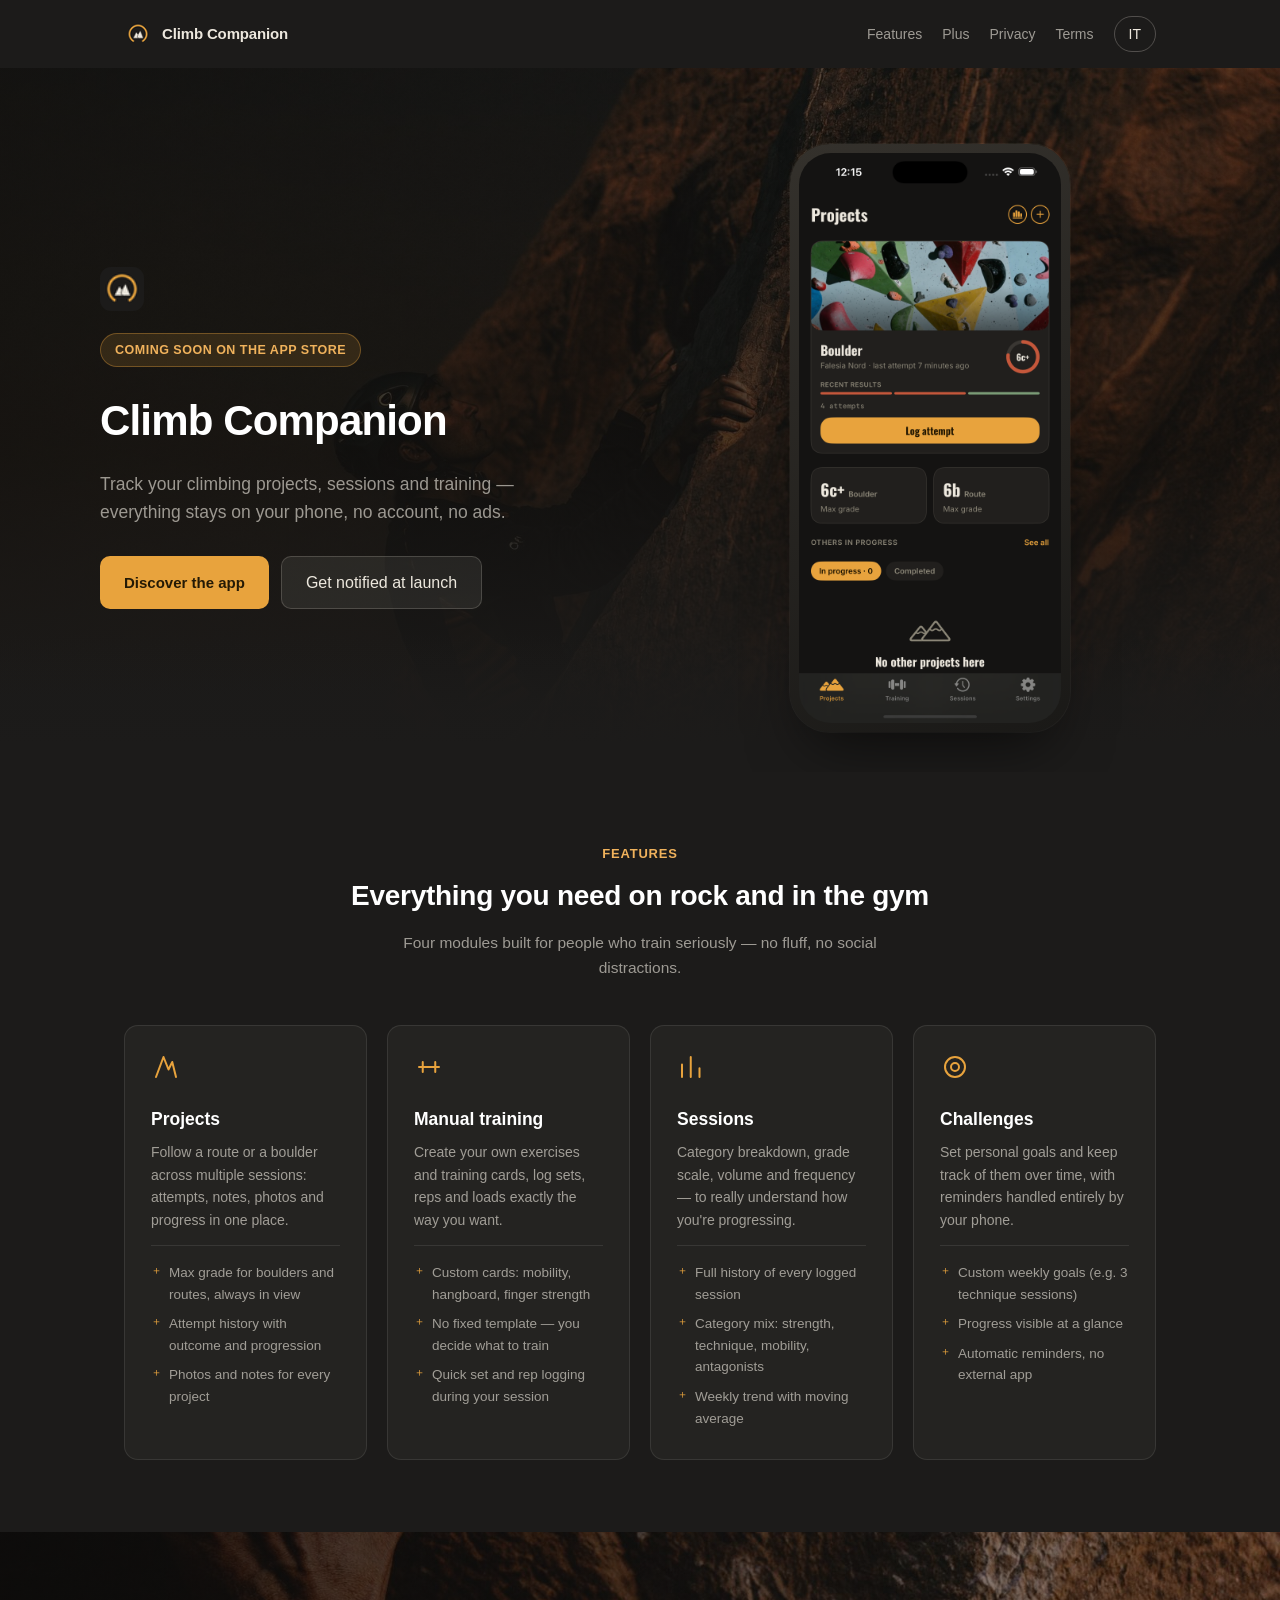
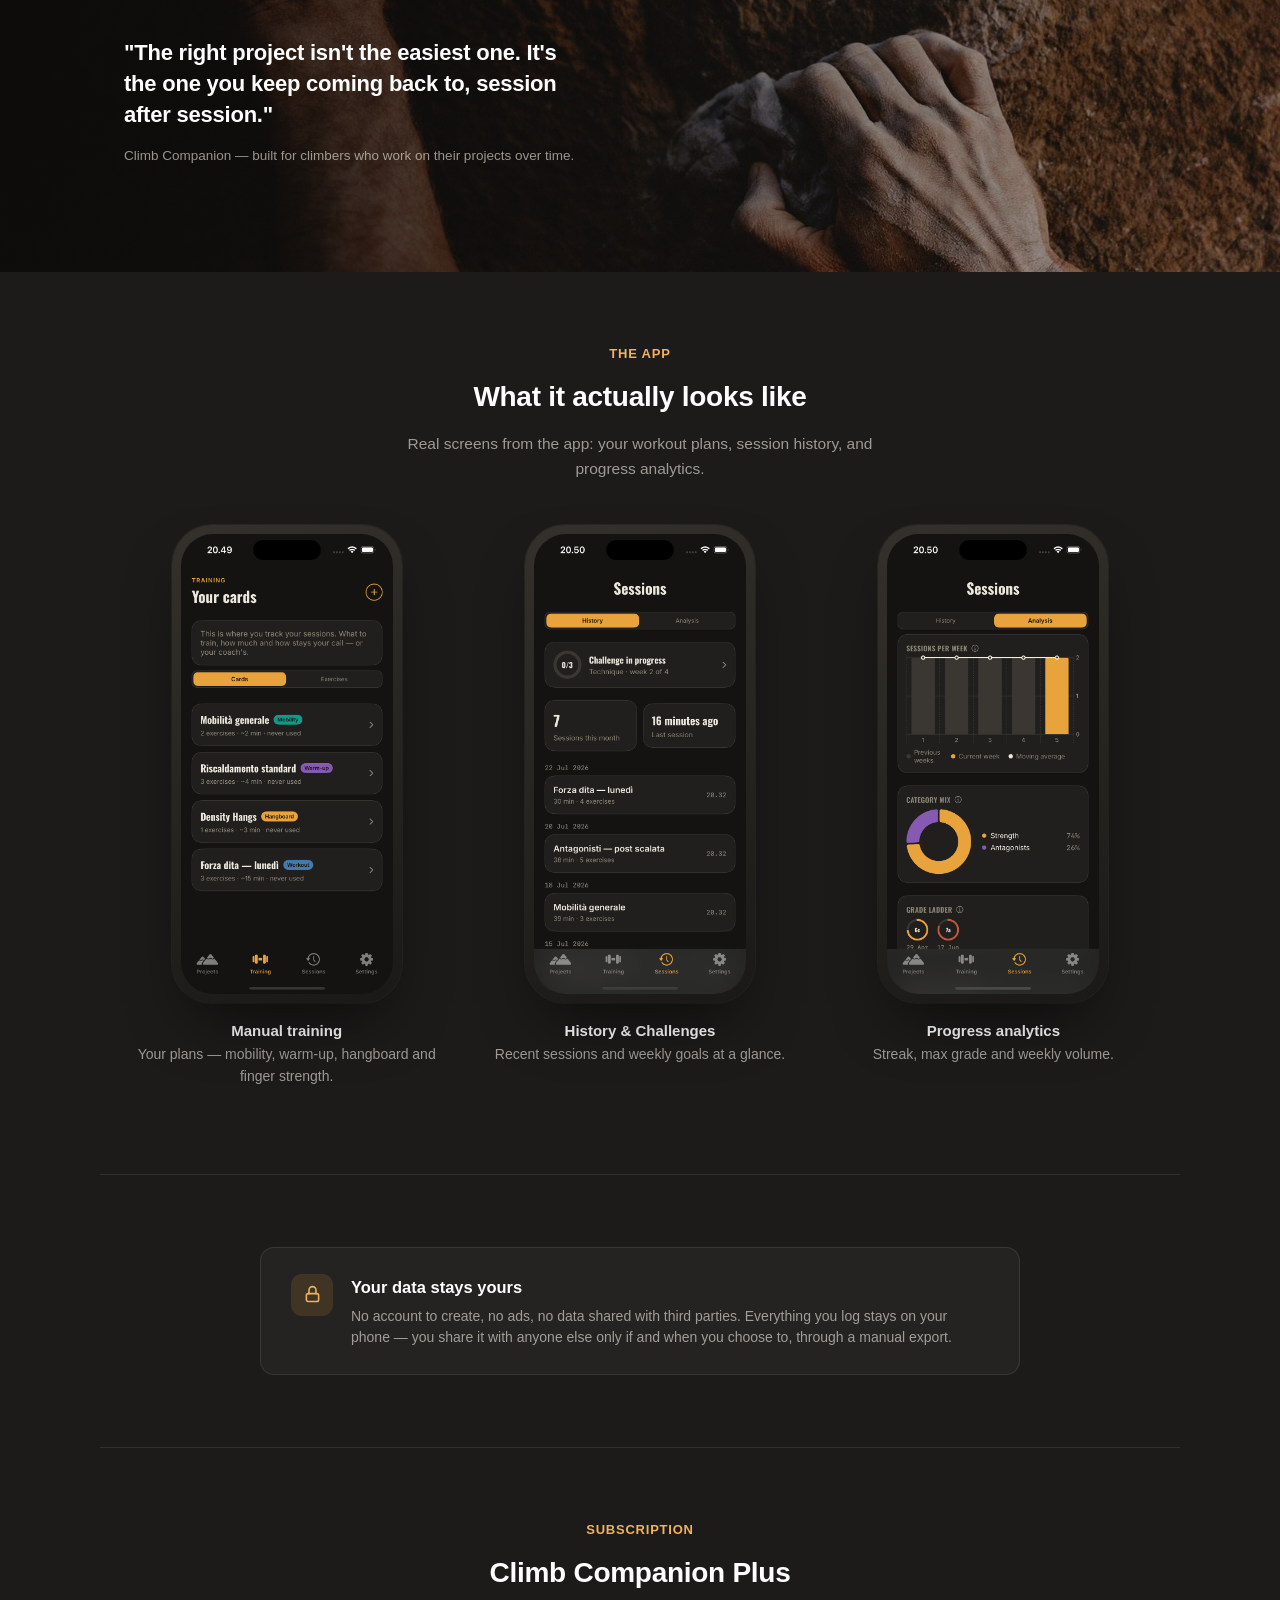
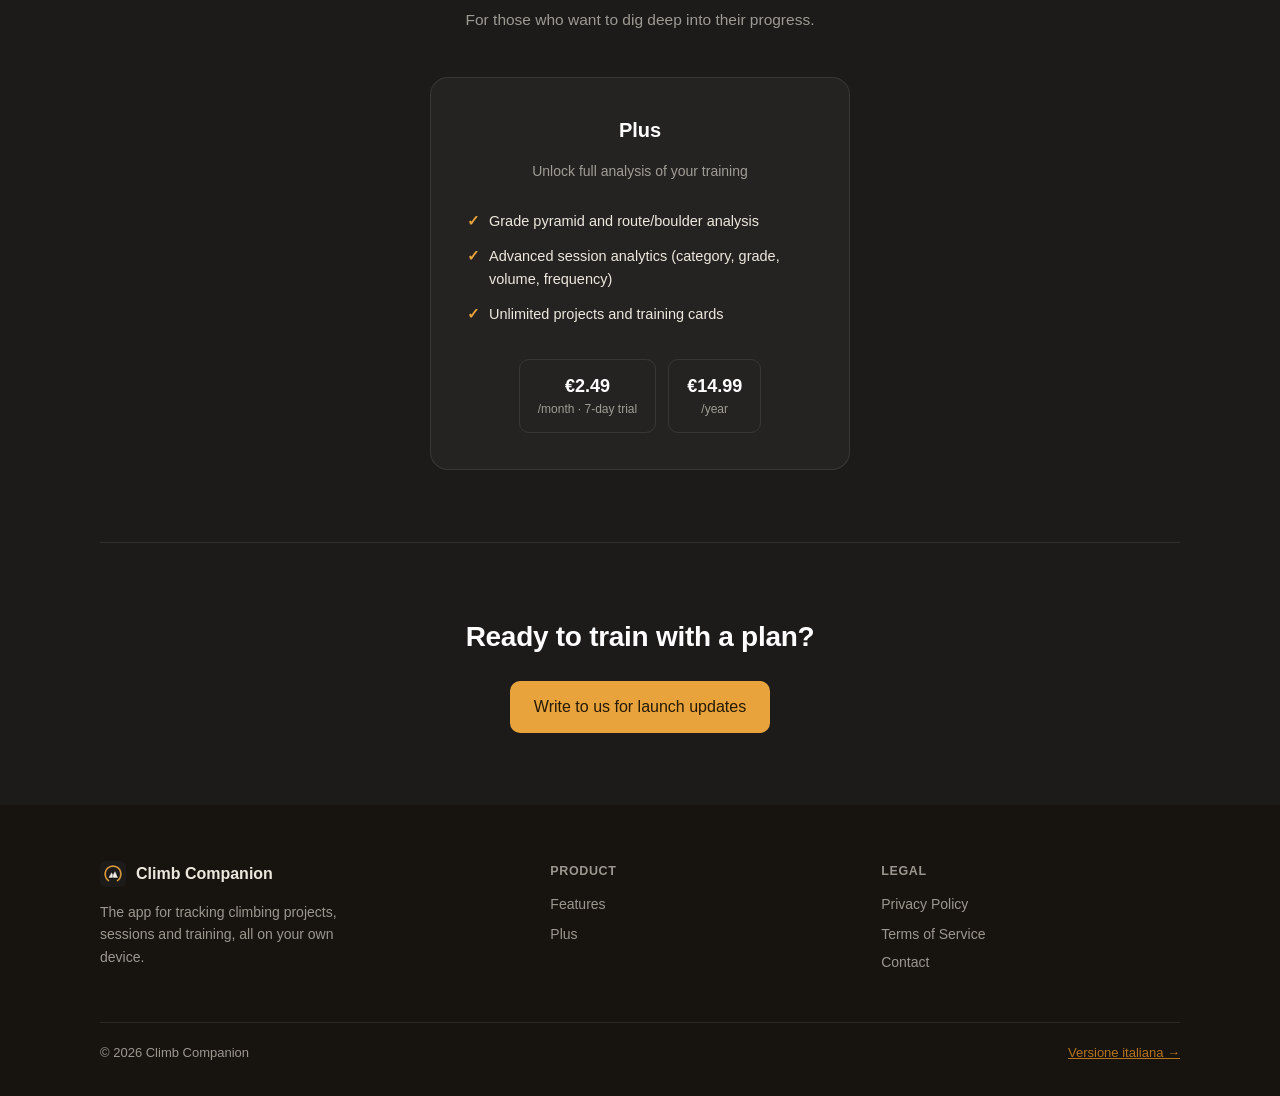
==== index-en.html @ 5c88b99e "add form mail" ====
<!DOCTYPE html>
<html lang="en">
<head>
<meta charset="UTF-8">
<meta name="viewport" content="width=device-width, initial-scale=1.0">
<title>Climb Companion — your climbing companion</title>
<meta name="description" content="Climb Companion: track climbing projects, sessions and training. Everything stays on your device, no account, no tracking.">
<link rel="icon" href="./favicon-32.png" sizes="32x32">
<link rel="apple-touch-icon" href="./apple-touch-icon.png">
<link rel="stylesheet" href="./style.css">
<style>
  body { background: var(--ink); }
  .hero {
    position: relative;
    overflow: hidden;
    background:
      linear-gradient(180deg, rgba(20,18,15,0.55) 0%, rgba(20,18,15,0.72) 55%, var(--ink) 96%),
      linear-gradient(100deg, rgba(12,11,10,0.65) 0%, rgba(12,11,10,0.15) 55%),
      url('./hero-photo.jpg');
    background-size: cover;
    background-position: center 35%;
    color: var(--cream);
    padding: 76px 24px 40px;
  }
  .hero .peaks {
    position: absolute; left: 0; right: 0; bottom: -2px; height: 140px;
    background: linear-gradient(180deg, transparent, var(--ink) 92%);
    pointer-events: none;
  }
  .hero-grid {
    max-width: var(--wrap); margin: 0 auto; position: relative; z-index: 1;
    display: grid; grid-template-columns: 1.05fr 0.95fr; gap: 28px; align-items: center;
  }
  .hero-text .brand-mark { width: 44px; height: 44px; border-radius: 11px; margin-bottom: 22px; }
  .badge {
    display: inline-block; background: rgba(232,163,61,0.14); color: var(--amber-strong);
    border: 1px solid rgba(232,163,61,0.35);
    font-size: 12.5px; font-weight: 600; letter-spacing: .04em; text-transform: uppercase;
    padding: 6px 14px; border-radius: 20px; margin-bottom: 20px;
  }
  .hero h1 { font-size: 42px; margin: 0 0 16px; letter-spacing: -0.02em; color: #fff; }
  .hero .tagline { font-size: 17.5px; color: var(--cream-dim); max-width: 440px; margin: 0 0 30px; }
  .cta-row { display: flex; gap: 12px; flex-wrap: wrap; }
  .cta { display: inline-flex; align-items:center; gap:8px; padding: 13px 24px; border-radius: 10px; font-weight: 600; text-decoration: none; font-size: 15px; transition: transform .15s ease; }
  .cta:hover { transform: translateY(-1px); }
  .cta.primary { background: var(--amber); color: #241a05; }
  .cta.secondary { background: rgba(237,232,222,0.08); color: var(--cream); border: 1px solid rgba(237,232,222,0.18); }

  .phone-frame {
    position: relative; width: 100%; max-width: 300px; margin: 0 auto;
    background: linear-gradient(160deg, #34312c, #1a1917);
    border-radius: 40px; padding: 9px;
    box-shadow: 0 30px 60px -20px rgba(0,0,0,0.6), 0 0 0 1px rgba(237,232,222,0.06);
  }
  .phone-frame img { width: 100%; display: block; border-radius: 32px; }
  .hero-phone { display: flex; justify-content: center; }
  .hero-phone .phone-frame { max-width: 280px; }

  main { background: var(--ink); color: var(--cream); }
  section.block { max-width: var(--wrap); margin: 0 auto; padding: 72px 24px; }
  section.block + section.block { border-top: 1px solid var(--panel-line); }
  .eyebrow { color: var(--amber-strong); font-size: 13px; font-weight: 700; letter-spacing: .06em; text-transform: uppercase; text-align: center; margin: 0 0 10px; }
  .block h2 { font-size: 28px; text-align: center; margin: 0 0 12px; color: #fff; letter-spacing: -0.01em; }
  .block .lede { text-align: center; color: var(--cream-dim); max-width: 520px; margin: 0 auto 44px; font-size: 15.5px; }

  .features-grid { display: grid; grid-template-columns: repeat(auto-fit, minmax(230px,1fr)); gap: 20px; }
  .feature-card { background: var(--panel); border: 1px solid var(--panel-line); border-radius: var(--radius); padding: 26px; }
  .feature-card .ic { width: 30px; height: 30px; color: var(--amber); margin-bottom: 16px; }
  .feature-card h3 { font-size: 17.5px; margin: 0 0 8px; color: #fff; }
  .feature-card > p { font-size: 14px; color: var(--cream-dim); margin: 0 0 14px; }
  .feature-card ul { list-style: none; padding: 0; margin: 0; border-top: 1px solid var(--panel-line); padding-top: 12px; }
  .feature-card li { font-size: 13.5px; color: var(--cream-dim); padding: 4px 0 4px 18px; position: relative; }
  .feature-card li::before { content: "＋"; position: absolute; left: 0; top: 4px; color: var(--amber); font-size: 11px; }

  .privacy-card { max-width: 760px; margin: 0 auto; background: var(--panel); border: 1px solid var(--panel-line); border-radius: var(--radius); padding: 26px 30px; display: flex; gap: 18px; align-items: flex-start; }
  .privacy-card .ic-wrap { flex-shrink: 0; width: 42px; height: 42px; border-radius: 11px; background: rgba(232,163,61,0.14); display: flex; align-items: center; justify-content: center; }
  .privacy-card .ic-wrap svg { width: 21px; height: 21px; color: var(--amber-strong); }
  .privacy-card h3 { margin: 0 0 6px; font-size: 16.5px; color: #fff; }
  .privacy-card p { margin: 0; font-size: 14px; color: var(--cream-dim); line-height: 1.5; }
  .block-compact { padding-top: 44px; padding-bottom: 44px; }

  .pricing-card { max-width: 420px; margin: 0 auto; background: var(--panel); border: 1px solid var(--panel-line); border-radius: 18px; padding: 36px; text-align: center; }
  .pricing-card h3 { font-size: 20px; margin: 0 0 6px; color: #fff; }
  .pricing-card .sub { color: var(--cream-dim); font-size: 14px; margin-bottom: 22px; }
  .pricing-card ul { list-style: none; padding: 0; margin: 0 0 26px; text-align: left; display: inline-block; }
  .pricing-card li { font-size: 14.5px; color: var(--cream); padding: 6px 0; padding-left: 22px; position: relative; }
  .pricing-card li::before { content: "✓"; position: absolute; left: 0; color: var(--amber); font-weight: 700; }
  .price-row { display: flex; gap: 12px; justify-content: center; flex-wrap: wrap; }
  .price-tag { border: 1px solid var(--panel-line); border-radius: 10px; padding: 12px 18px; }
  .price-tag .amount { font-size: 18px; font-weight: 700; color: #fff; }
  .price-tag .period { font-size: 12px; color: var(--cream-dim); }

  .gallery-grid { display: grid; grid-template-columns: repeat(3, 1fr); gap: 28px; align-items: start; }
  .gallery-item { text-align: center; }
  .gallery-item .phone-frame { max-width: 230px; }
  .gallery-item p { margin-top: 16px; font-size: 14px; color: var(--cream-dim); }
  .gallery-item strong { color: #fff; display: block; font-size: 15px; margin-top: 2px; }

  .final-cta { text-align: center; }
  .final-cta h2 { margin-bottom: 22px; }
  .final-cta .cta-row { justify-content: center; }

  .editorial-break {
    position: relative; min-height: 340px; margin: 0;
    background:
      linear-gradient(90deg, rgba(12,11,10,0.88) 0%, rgba(12,11,10,0.35) 60%, rgba(12,11,10,0.1) 100%),
      url('./editorial-photo.jpg');
    background-size: cover; background-position: center;
    display: flex; align-items: center;
  }
  .editorial-break .inner { max-width: var(--wrap); margin: 0 auto; padding: 48px 24px; width: 100%; }
  .editorial-break blockquote { margin: 0; max-width: 440px; font-size: 22px; line-height: 1.4; color: #fff; font-weight: 600; letter-spacing: -0.01em; }
  .editorial-break cite { display: block; margin-top: 14px; font-size: 13.5px; color: var(--cream-dim); font-style: normal; }

  footer { background: #17130f; color: var(--cream-dim); padding: 56px 24px 32px; }
  .footer-grid { max-width: var(--wrap); margin: 0 auto; display: grid; grid-template-columns: 1.4fr 1fr 1fr; gap: 32px; }
  .footer-brand { display: flex; align-items: center; gap: 10px; color: var(--cream); font-weight: 700; margin-bottom: 10px; }
  .footer-brand img { width: 26px; height: 26px; border-radius: 6px; }
  .footer-col h4 { font-size: 12.5px; text-transform: uppercase; letter-spacing: .05em; color: var(--cream-dim); margin: 0 0 12px; }
  .footer-col a { display: block; color: var(--cream-dim); text-decoration: none; font-size: 14px; margin-bottom: 8px; }
  .footer-col a:hover { color: var(--cream); }
  .footer-bottom { max-width: var(--wrap); margin: 40px auto 0; padding-top: 20px; border-top: 1px solid var(--panel-line); font-size: 13px; display: flex; justify-content: space-between; flex-wrap: wrap; gap: 8px; }
  @media (max-width: 800px) {
    .hero-grid { grid-template-columns: 1fr; text-align: center; }
    .hero-text { display: flex; flex-direction: column; align-items: center; }
    .hero-phone { order: -1; margin-bottom: 12px; }
    .gallery-grid { grid-template-columns: 1fr; max-width: 280px; margin: 0 auto; }
  }
  @media (max-width: 640px) {
    .footer-grid { grid-template-columns: 1fr; }
    .hero h1 { font-size: 32px; }
    .site-header nav { gap: 12px; }
    .site-header nav a:not(.pill) { display: none; }
    .editorial-break { min-height: 260px; }
    .editorial-break blockquote { font-size: 18px; }
  }
</style>
</head>
<body>
  <header class="site-header">
    <div class="bar">
      <a class="brand" href="./index-en.html"><img src="./favicon-32.png" alt=""> Climb Companion</a>
      <nav>
        <a href="#features">Features</a>
        <a href="#plus">Plus</a>
        <a href="./privacy-en.html">Privacy</a>
        <a href="./terms-en.html">Terms</a>
        <a class="pill" href="./index.html">IT</a>
      </nav>
    </div>
  </header>

  <div class="hero">
    <div class="hero-grid">
      <div class="hero-text">
        <img class="brand-mark" src="./favicon-32.png" alt="">
        <span class="badge">Coming soon on the App Store</span>
        <h1>Climb Companion</h1>
        <p class="tagline">Track your climbing projects, sessions and training — everything stays on your phone, no account, no ads.</p>
        <div class="cta-row">
          <a class="cta primary" href="#features">Discover the app</a>
          <button type="button" class="cta secondary" data-open-contact>Get notified at launch</button>
        </div>
      </div>
      <div class="hero-phone">
        <div class="phone-frame">
          <img src="./screen-projects-en.png" alt="Climb Companion Projects screen">
        </div>
      </div>
    </div>
    <div class="peaks"></div>
  </div>

  <main>
    <section class="block" id="features">
      <p class="eyebrow">Features</p>
      <h2>Everything you need on rock and in the gym</h2>
      <p class="lede">Four modules built for people who train seriously — no fluff, no social distractions.</p>
      <div class="features-grid">
        <div class="feature-card">
          <svg class="ic" viewBox="0 0 24 24" fill="none" stroke="currentColor" stroke-width="1.6"><path d="M4 20l6-16 4 10 3-6 3 12" stroke-linecap="round" stroke-linejoin="round"/></svg>
          <h3>Projects</h3>
          <p>Follow a route or a boulder across multiple sessions: attempts, notes, photos and progress in one place.</p>
          <ul>
            <li>Max grade for boulders and routes, always in view</li>
            <li>Attempt history with outcome and progression</li>
            <li>Photos and notes for every project</li>
          </ul>
        </div>
        <div class="feature-card">
          <svg class="ic" viewBox="0 0 24 24" fill="none" stroke="currentColor" stroke-width="1.6"><path d="M4 12h2M18 12h2M7 12h10M7 8v8M17 8v8" stroke-linecap="round"/></svg>
          <h3>Manual training</h3>
          <p>Create your own exercises and training cards, log sets, reps and loads exactly the way you want.</p>
          <ul>
            <li>Custom cards: mobility, hangboard, finger strength</li>
            <li>No fixed template — you decide what to train</li>
            <li>Quick set and rep logging during your session</li>
          </ul>
        </div>
        <div class="feature-card">
          <svg class="ic" viewBox="0 0 24 24" fill="none" stroke="currentColor" stroke-width="1.6"><path d="M4 20V10M11 20V4M18 20v-7" stroke-linecap="round"/></svg>
          <h3>Sessions</h3>
          <p>Category breakdown, grade scale, volume and frequency — to really understand how you're progressing.</p>
          <ul>
            <li>Full history of every logged session</li>
            <li>Category mix: strength, technique, mobility, antagonists</li>
            <li>Weekly trend with moving average</li>
          </ul>
        </div>
        <div class="feature-card">
          <svg class="ic" viewBox="0 0 24 24" fill="none" stroke="currentColor" stroke-width="1.6"><circle cx="12" cy="12" r="8"/><circle cx="12" cy="12" r="3.2"/></svg>
          <h3>Challenges</h3>
          <p>Set personal goals and keep track of them over time, with reminders handled entirely by your phone.</p>
          <ul>
            <li>Custom weekly goals (e.g. 3 technique sessions)</li>
            <li>Progress visible at a glance</li>
            <li>Automatic reminders, no external app</li>
          </ul>
        </div>
      </div>
    </section>

    <div class="editorial-break">
      <div class="inner">
        <blockquote>"The right project isn't the easiest one. It's the one you keep coming back to, session after session."</blockquote>
        <cite>Climb Companion — built for climbers who work on their projects over time.</cite>
      </div>
    </div>

    <section class="block">
      <p class="eyebrow">The app</p>
      <h2>What it actually looks like</h2>
      <p class="lede">Real screens from the app: your workout plans, session history, and progress analytics.</p>
      <div class="gallery-grid">
        <div class="gallery-item">
          <div class="phone-frame"><img src="./screen-training-en.png" alt="List of workout plans"></div>
          <p><strong>Manual training</strong>Your plans — mobility, warm-up, hangboard and finger strength.</p>
        </div>
        <div class="gallery-item">
          <div class="phone-frame"><img src="./screen-sessions-en.png" alt="Session history with Challenge goal"></div>
          <p><strong>History &amp; Challenges</strong>Recent sessions and weekly goals at a glance.</p>
        </div>
        <div class="gallery-item">
          <div class="phone-frame"><img src="./screen-analytics-en.png" alt="Session analytics with weekly chart"></div>
          <p><strong>Progress analytics</strong>Streak, max grade and weekly volume.</p>
        </div>
      </div>
    </section>

    <section class="block block-compact">
      <div class="privacy-card">
        <div class="ic-wrap">
          <svg viewBox="0 0 24 24" fill="none" stroke="currentColor" stroke-width="1.8"><rect x="5" y="11" width="14" height="9" rx="2"/><path d="M8 11V7a4 4 0 0 1 8 0v4" stroke-linecap="round"/></svg>
        </div>
        <div>
          <h3>Your data stays yours</h3>
          <p>No account to create, no ads, no data shared with third parties. Everything you log stays on your phone — you share it with anyone else only if and when you choose to, through a manual export.</p>
        </div>
      </div>
    </section>

    <section class="block" id="plus">
      <p class="eyebrow">Subscription</p>
      <h2>Climb Companion Plus</h2>
      <p class="lede">For those who want to dig deep into their progress.</p>
      <div class="pricing-card">
        <h3>Plus</h3>
        <p class="sub">Unlock full analysis of your training</p>
        <ul>
          <li>Grade pyramid and route/boulder analysis</li>
          <li>Advanced session analytics (category, grade, volume, frequency)</li>
          <li>Unlimited projects and training cards</li>
        </ul>
        <div class="price-row">
          <div class="price-tag"><div class="amount">€2.49</div><div class="period">/month · 7-day trial</div></div>
          <div class="price-tag"><div class="amount">€14.99</div><div class="period">/year</div></div>
        </div>
      </div>
    </section>

    <section class="block final-cta">
      <h2>Ready to train with a plan?</h2>
      <div class="cta-row">
        <button type="button" class="cta primary" data-open-contact>Write to us for launch updates</button>
      </div>
    </section>
  </main>

  <footer>
    <div class="footer-grid">
      <div>
        <div class="footer-brand"><img src="./favicon-32.png" alt=""> Climb Companion</div>
        <p style="font-size:14px; max-width:280px;">The app for tracking climbing projects, sessions and training, all on your own device.</p>
      </div>
      <div class="footer-col">
        <h4>Product</h4>
        <a href="#features">Features</a>
        <a href="#plus">Plus</a>
      </div>
      <div class="footer-col">
        <h4>Legal</h4>
        <a href="./privacy-en.html">Privacy Policy</a>
        <a href="./terms-en.html">Terms of Service</a>
        <button type="button" class="link-like" data-open-contact>Contact</button>
      </div>
    </div>
    <div class="footer-bottom">
      <span>© 2026 Climb Companion</span>
      <a href="./index.html">Versione italiana →</a>
    </div>
  </footer>

  <div class="modal-overlay" id="contactModal" hidden>
    <div class="modal-card" role="dialog" aria-modal="true" aria-labelledby="contactModalTitle">
      <button type="button" class="modal-close" id="contactModalClose" aria-label="Close">&times;</button>
      <h3 id="contactModalTitle">Get in touch</h3>
      <p class="modal-sub">Leave your message and we'll get back to you at climb.companion.app@gmail.com.</p>
      <form id="contactForm">
        <label>Name
          <input type="text" name="name" required>
        </label>
        <label>Email
          <input type="email" name="email" required>
        </label>
        <label>Message
          <textarea name="message" rows="4" required></textarea>
        </label>
        <input type="text" name="_honey" style="display:none" tabindex="-1" autocomplete="off">
        <button type="submit" class="cta primary">Send</button>
        <p class="form-status" id="contactFormStatus" hidden></p>
      </form>
    </div>
  </div>

  <script>
    (function () {
      var modal = document.getElementById('contactModal');
      var form = document.getElementById('contactForm');
      var status = document.getElementById('contactFormStatus');
      var closeBtn = document.getElementById('contactModalClose');
      var openers = document.querySelectorAll('[data-open-contact]');

      function openModal() {
        modal.hidden = false;
        document.body.style.overflow = 'hidden';
      }
      function closeModal() {
        modal.hidden = true;
        document.body.style.overflow = '';
      }

      openers.forEach(function (btn) { btn.addEventListener('click', openModal); });
      closeBtn.addEventListener('click', closeModal);
      modal.addEventListener('click', function (e) { if (e.target === modal) closeModal(); });
      document.addEventListener('keydown', function (e) { if (e.key === 'Escape' && !modal.hidden) closeModal(); });

      form.addEventListener('submit', function (e) {
        e.preventDefault();
        var submitBtn = form.querySelector('button[type="submit"]');
        submitBtn.disabled = true;
        status.hidden = true;

        fetch('https://formsubmit.co/ajax/climb.companion.app@gmail.com', {
          method: 'POST',
          headers: { 'Accept': 'application/json' },
          body: new FormData(form)
        })
          .then(function (res) { return res.ok ? res.json() : Promise.reject(); })
          .then(function () {
            status.textContent = 'Message sent! We will get back to you soon.';
            status.className = 'form-status success';
            status.hidden = false;
            form.reset();
          })
          .catch(function () {
            status.textContent = 'Something went wrong. Please try again or write to climb.companion.app@gmail.com.';
            status.className = 'form-status error';
            status.hidden = false;
          })
          .finally(function () { submitBtn.disabled = false; });
      });
    })();
  </script>
</body>
</html>
---- style.css ----
/* Climb Companion — shared site styles */
:root {
  --ink: #1c1b1a;
  --panel: #242321;
  --panel-line: rgba(237,232,222,0.10);
  --cream: #ede8de;
  --cream-dim: rgba(237,232,222,0.62);
  --amber: #e8a33d;
  --amber-strong: #f0b25c;
  --paper: #ffffff;
  --text: #1c1b1a;
  --text-dim: #5b5b58;
  --line: #e7e3da;
  --link: #b5741e;
  --radius: 14px;
  --wrap: 1080px;
  --wrap-narrow: 760px;
}
* { box-sizing: border-box; }
html { scroll-behavior: smooth; }
body {
  margin: 0;
  font-family: -apple-system, BlinkMacSystemFont, "SF Pro Text", "Segoe UI", Roboto, Helvetica, Arial, sans-serif;
  line-height: 1.6;
  color: var(--text);
  background: var(--paper);
  -webkit-font-smoothing: antialiased;
}
img { max-width: 100%; display: block; }
a { color: var(--link); }

/* ---------- shared header (used on legal pages, light) ---------- */
.site-header {
  background: var(--ink);
  color: var(--cream);
}
.site-header .bar {
  max-width: var(--wrap);
  margin: 0 auto;
  padding: 16px 24px;
  display: flex;
  align-items: center;
  justify-content: space-between;
  gap: 16px;
}
.brand {
  display: flex;
  align-items: center;
  gap: 10px;
  text-decoration: none;
  color: var(--cream);
  font-weight: 700;
  font-size: 15px;
  letter-spacing: -0.01em;
}
.brand img { width: 28px; height: 28px; border-radius: 7px; }
.site-header nav { display: flex; align-items: center; gap: 20px; font-size: 14px; }
.site-header nav a { color: var(--cream-dim); text-decoration: none; }
.site-header nav a:hover { color: var(--cream); }
.site-header nav a.pill {
  border: 1px solid rgba(237,232,222,0.25);
  padding: 6px 14px;
  border-radius: 20px;
  color: var(--cream);
}

/* ---------- legal document pages (light) ---------- */
.doc-wrap { max-width: var(--wrap-narrow); margin: 0 auto; padding: 48px 24px 96px; }
.doc-wrap h1 { font-size: 30px; margin: 0 0 6px; letter-spacing: -0.01em; }
.doc-wrap .subtitle { color: var(--text-dim); font-size: 15px; margin: 0 0 28px; }
.doc-wrap h2 { font-size: 18px; margin: 34px 0 8px; border-top: 1px solid var(--line); padding-top: 22px; }
.doc-wrap h2:first-of-type { border-top: none; padding-top: 0; }
.doc-wrap p { margin: 0 0 14px; font-size: 15.5px; color: #2c2b29; }
.doc-wrap .updated { color: var(--text-dim); font-size: 13px; margin-top: 44px; border-top: 1px solid var(--line); padding-top: 16px; }
.doc-wrap .placeholder { background: #fbe9cf; padding: 2px 6px; border-radius: 4px; font-size: 13px; }

/* ---------- contact modal ---------- */
button.cta { font: inherit; cursor: pointer; border: none; }
.footer-col button.link-like {
  display: block; background: none; border: none; padding: 0; margin-bottom: 8px;
  color: var(--cream-dim); font-size: 14px; font-family: inherit; cursor: pointer; text-align: left;
}
.footer-col button.link-like:hover { color: var(--cream); }
.modal-overlay {
  position: fixed; inset: 0; background: rgba(12,11,10,0.72);
  display: flex; align-items: center; justify-content: center;
  padding: 24px; z-index: 100;
}
.modal-overlay[hidden] { display: none; }
.modal-card {
  position: relative; width: 100%; max-width: 420px;
  background: var(--panel); border: 1px solid var(--panel-line);
  border-radius: var(--radius); padding: 30px; color: var(--cream);
}
.modal-card h3 { margin: 0 0 8px; font-size: 20px; color: #fff; }
.modal-sub { margin: 0 0 20px; font-size: 14px; color: var(--cream-dim); }
.modal-close {
  position: absolute; top: 14px; right: 14px; width: 30px; height: 30px;
  border-radius: 8px; border: 1px solid var(--panel-line); background: rgba(237,232,222,0.06);
  color: var(--cream); font-size: 18px; line-height: 1; cursor: pointer;
}
.modal-close:hover { background: rgba(237,232,222,0.12); }
#contactForm label { display: block; font-size: 13px; color: var(--cream-dim); margin-bottom: 14px; }
#contactForm input, #contactForm textarea {
  display: block; width: 100%; margin-top: 6px; padding: 10px 12px;
  background: rgba(237,232,222,0.06); border: 1px solid var(--panel-line);
  border-radius: 8px; color: var(--cream); font: inherit; resize: vertical;
}
#contactForm input:focus, #contactForm textarea:focus { outline: 1px solid var(--amber); border-color: var(--amber); }
#contactForm button[type="submit"] { width: 100%; justify-content: center; margin-top: 4px; }
.form-status { margin: 12px 0 0; font-size: 13.5px; }
.form-status.success { color: var(--amber-strong); }
.form-status.error { color: #e77; }
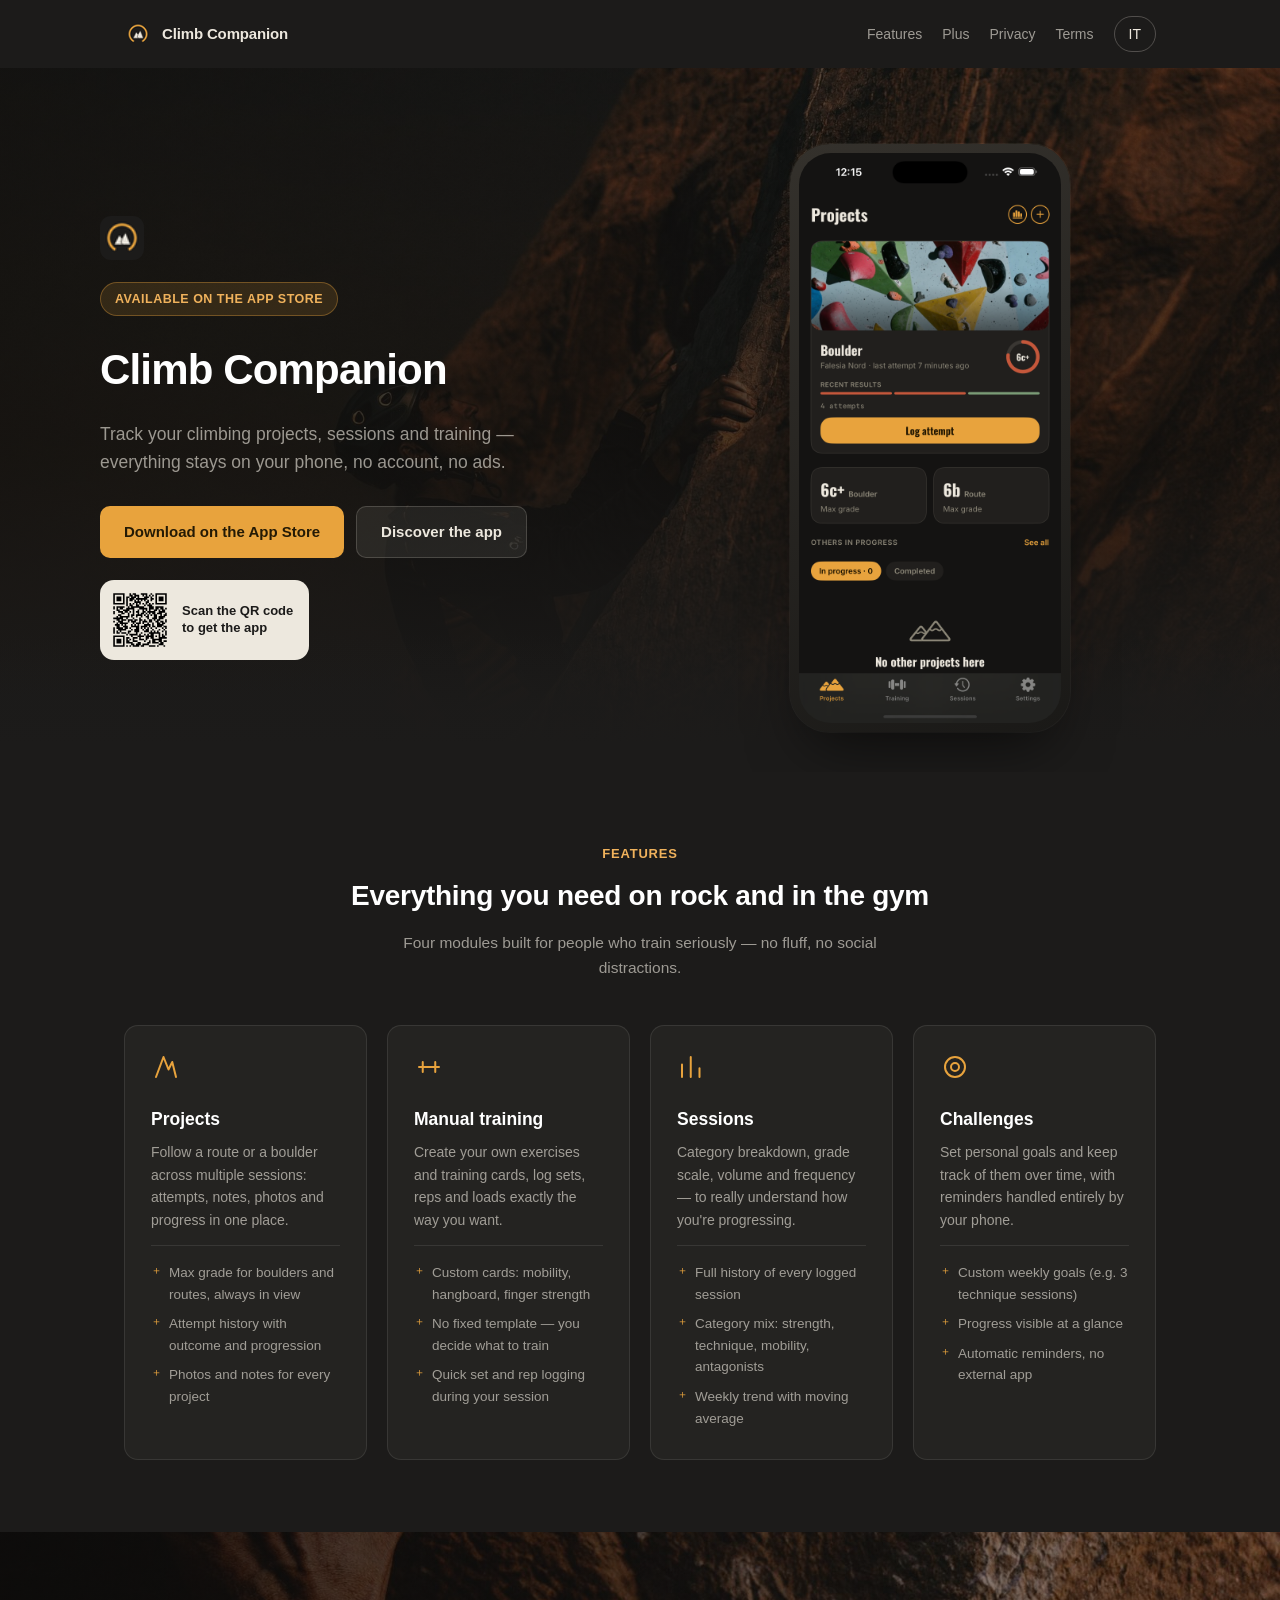
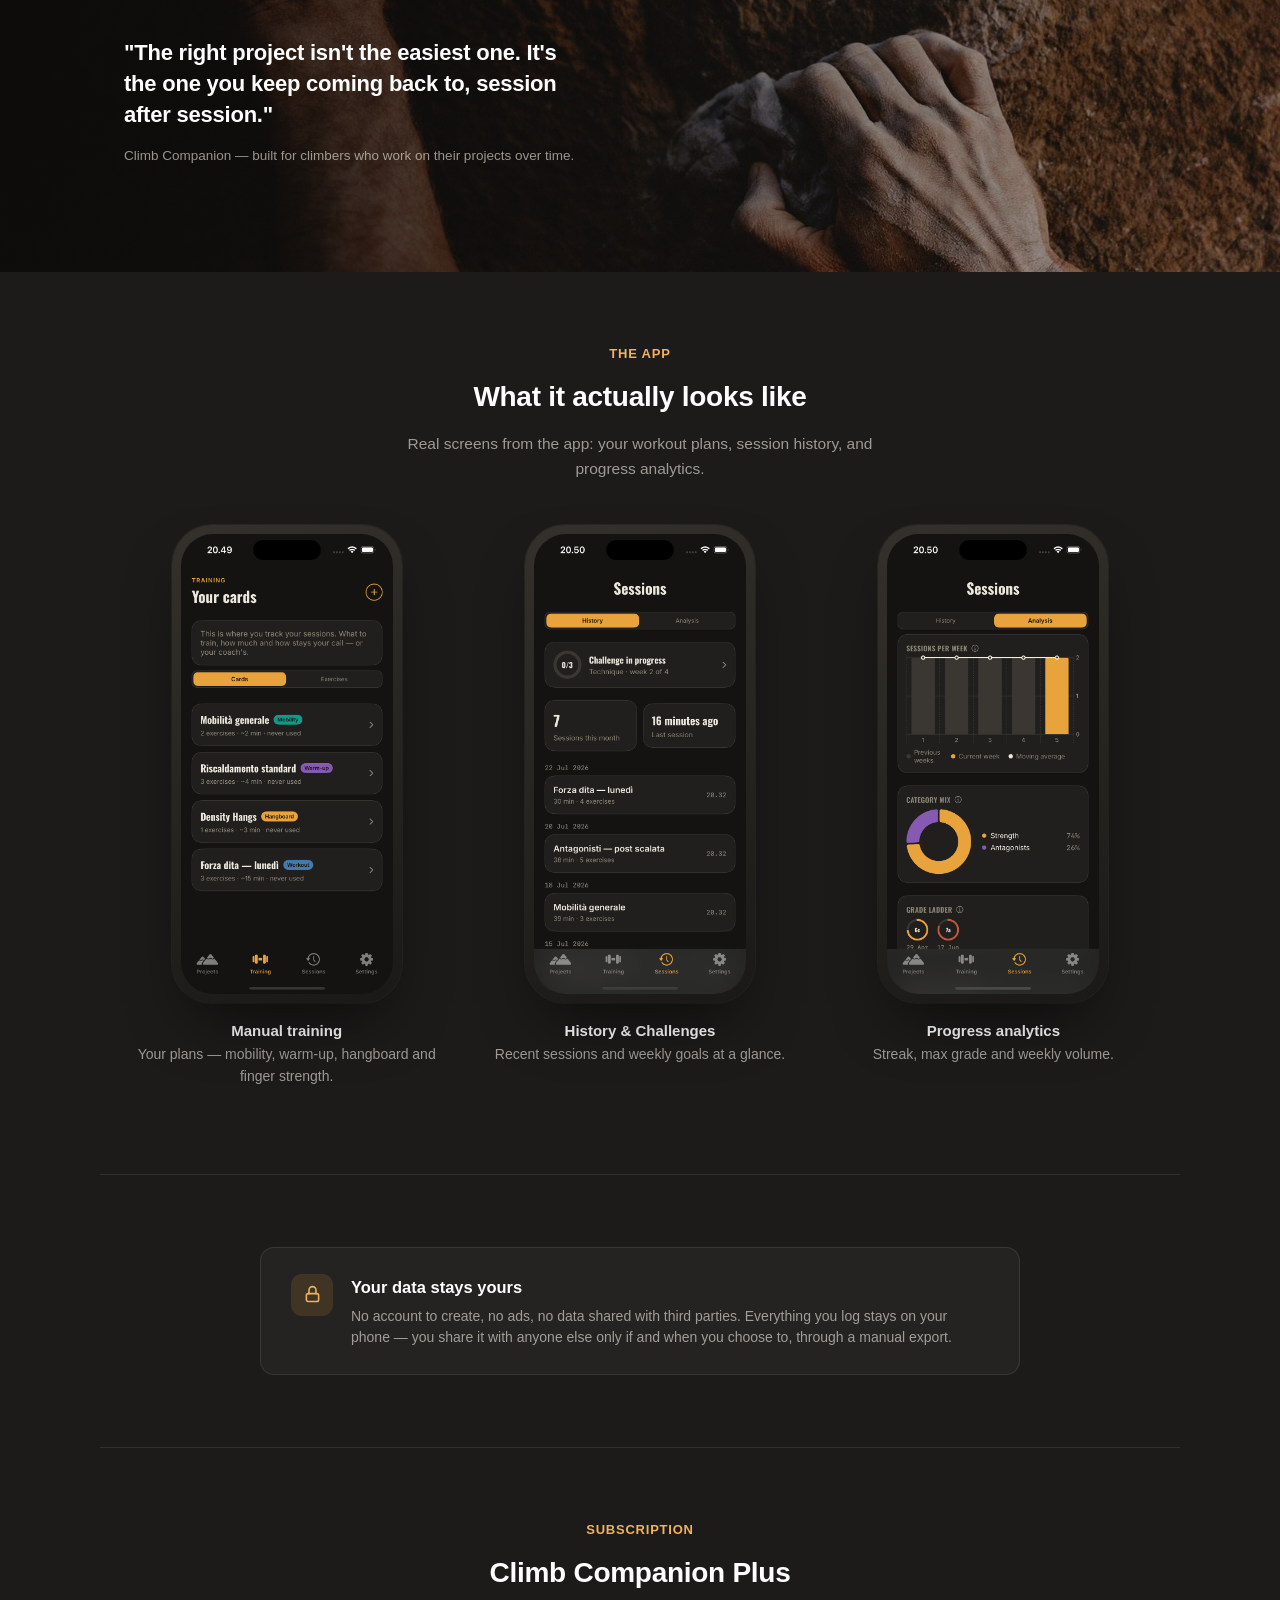
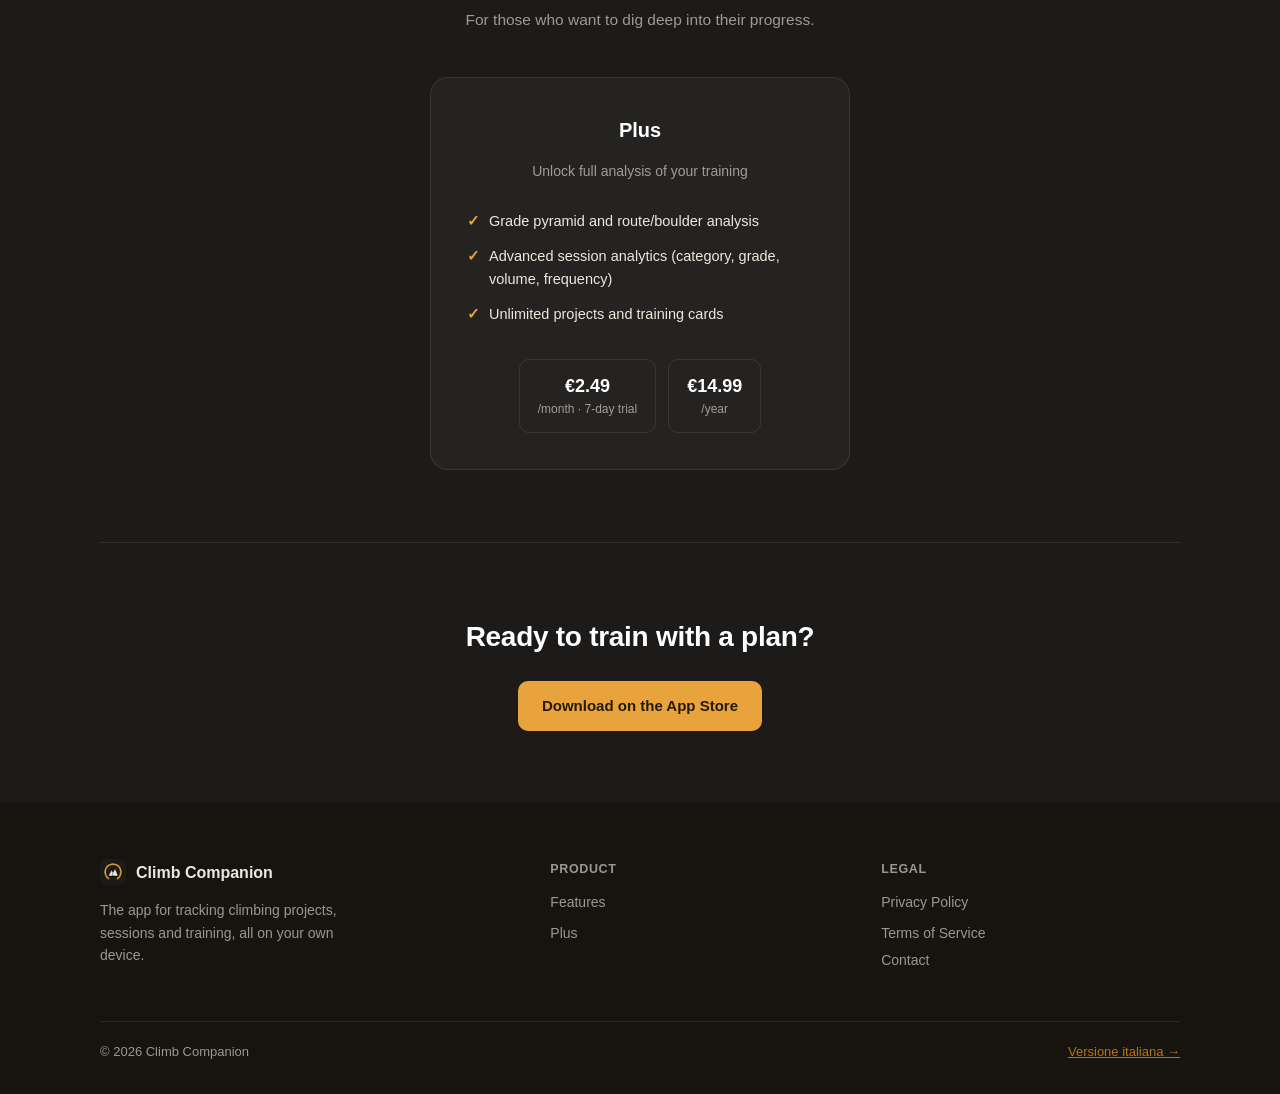
==== commit 3f2d52db: "online" ====
--- a/index-en.html
+++ b/index-en.html
@@ -45,6 +45,9 @@
   .cta:hover { transform: translateY(-1px); }
   .cta.primary { background: var(--amber); color: #241a05; }
   .cta.secondary { background: rgba(237,232,222,0.08); color: var(--cream); border: 1px solid rgba(237,232,222,0.18); }
+  .qr-card { display: inline-flex; align-items: center; gap: 12px; margin-top: 22px; background: var(--cream); padding: 10px 16px 10px 10px; border-radius: 14px; text-decoration: none; }
+  .qr-card img { width: 60px; height: 60px; display: block; }
+  .qr-card span { font-size: 13px; font-weight: 600; color: var(--ink); line-height: 1.3; max-width: 140px; }
 
   .phone-frame {
     position: relative; width: 100%; max-width: 300px; margin: 0 auto;
@@ -154,13 +157,17 @@
     <div class="hero-grid">
       <div class="hero-text">
         <img class="brand-mark" src="./favicon-32.png" alt="">
-        <span class="badge">Coming soon on the App Store</span>
+        <span class="badge">Available on the App Store</span>
         <h1>Climb Companion</h1>
         <p class="tagline">Track your climbing projects, sessions and training — everything stays on your phone, no account, no ads.</p>
         <div class="cta-row">
-          <a class="cta primary" href="#features">Discover the app</a>
-          <button type="button" class="cta secondary" data-open-contact>Get notified at launch</button>
-        </div>
+          <a class="cta primary" href="https://apps.apple.com/it/app/climb-companion/id6793981358" target="_blank" rel="noopener">Download on the App Store</a>
+          <a class="cta secondary" href="#features">Discover the app</a>
+        </div>
+        <a class="qr-card" href="https://apps.apple.com/it/app/climb-companion/id6793981358" target="_blank" rel="noopener">
+          <img src="./qr-appstore.svg" alt="QR code to download Climb Companion on the App Store">
+          <span>Scan the QR code<br>to get the app</span>
+        </a>
       </div>
       <div class="hero-phone">
         <div class="phone-frame">
@@ -281,7 +288,7 @@
     <section class="block final-cta">
       <h2>Ready to train with a plan?</h2>
       <div class="cta-row">
-        <button type="button" class="cta primary" data-open-contact>Write to us for launch updates</button>
+        <a class="cta primary" href="https://apps.apple.com/it/app/climb-companion/id6793981358" target="_blank" rel="noopener">Download on the App Store</a>
       </div>
     </section>
   </main>
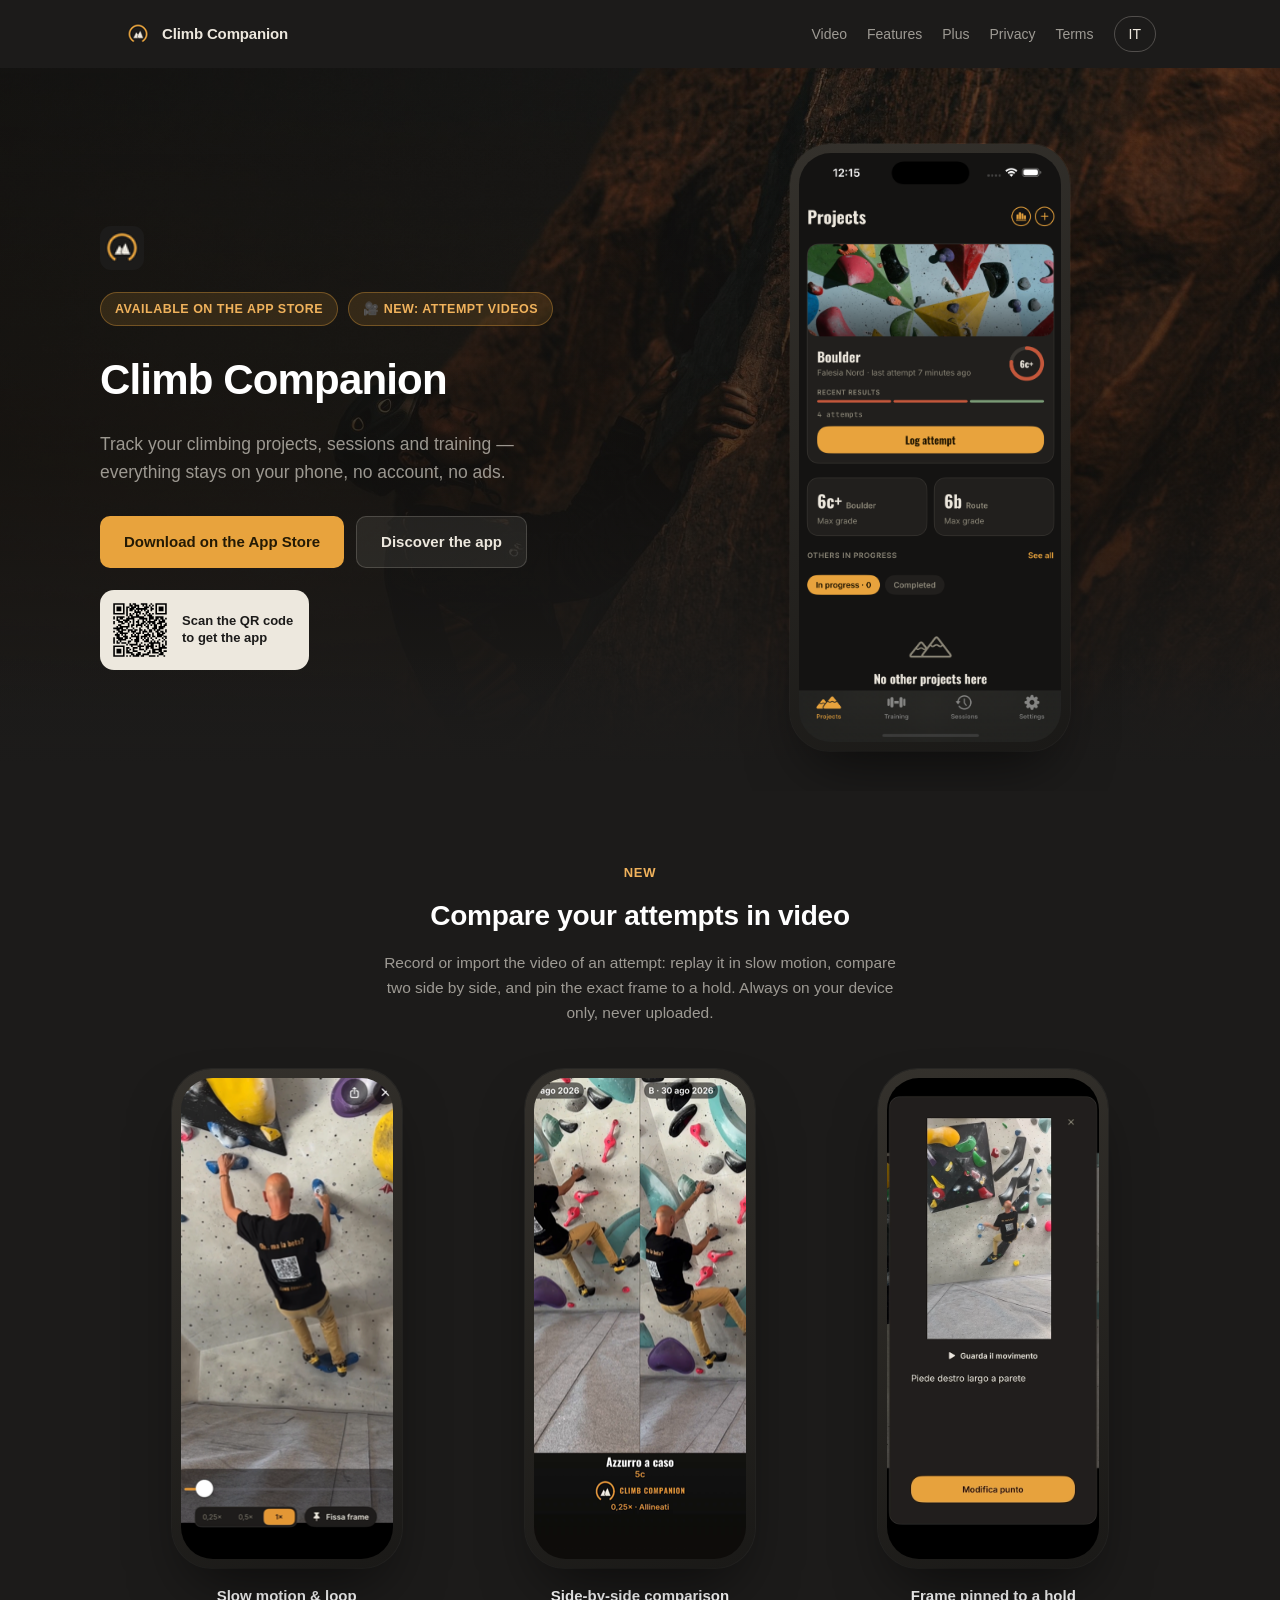
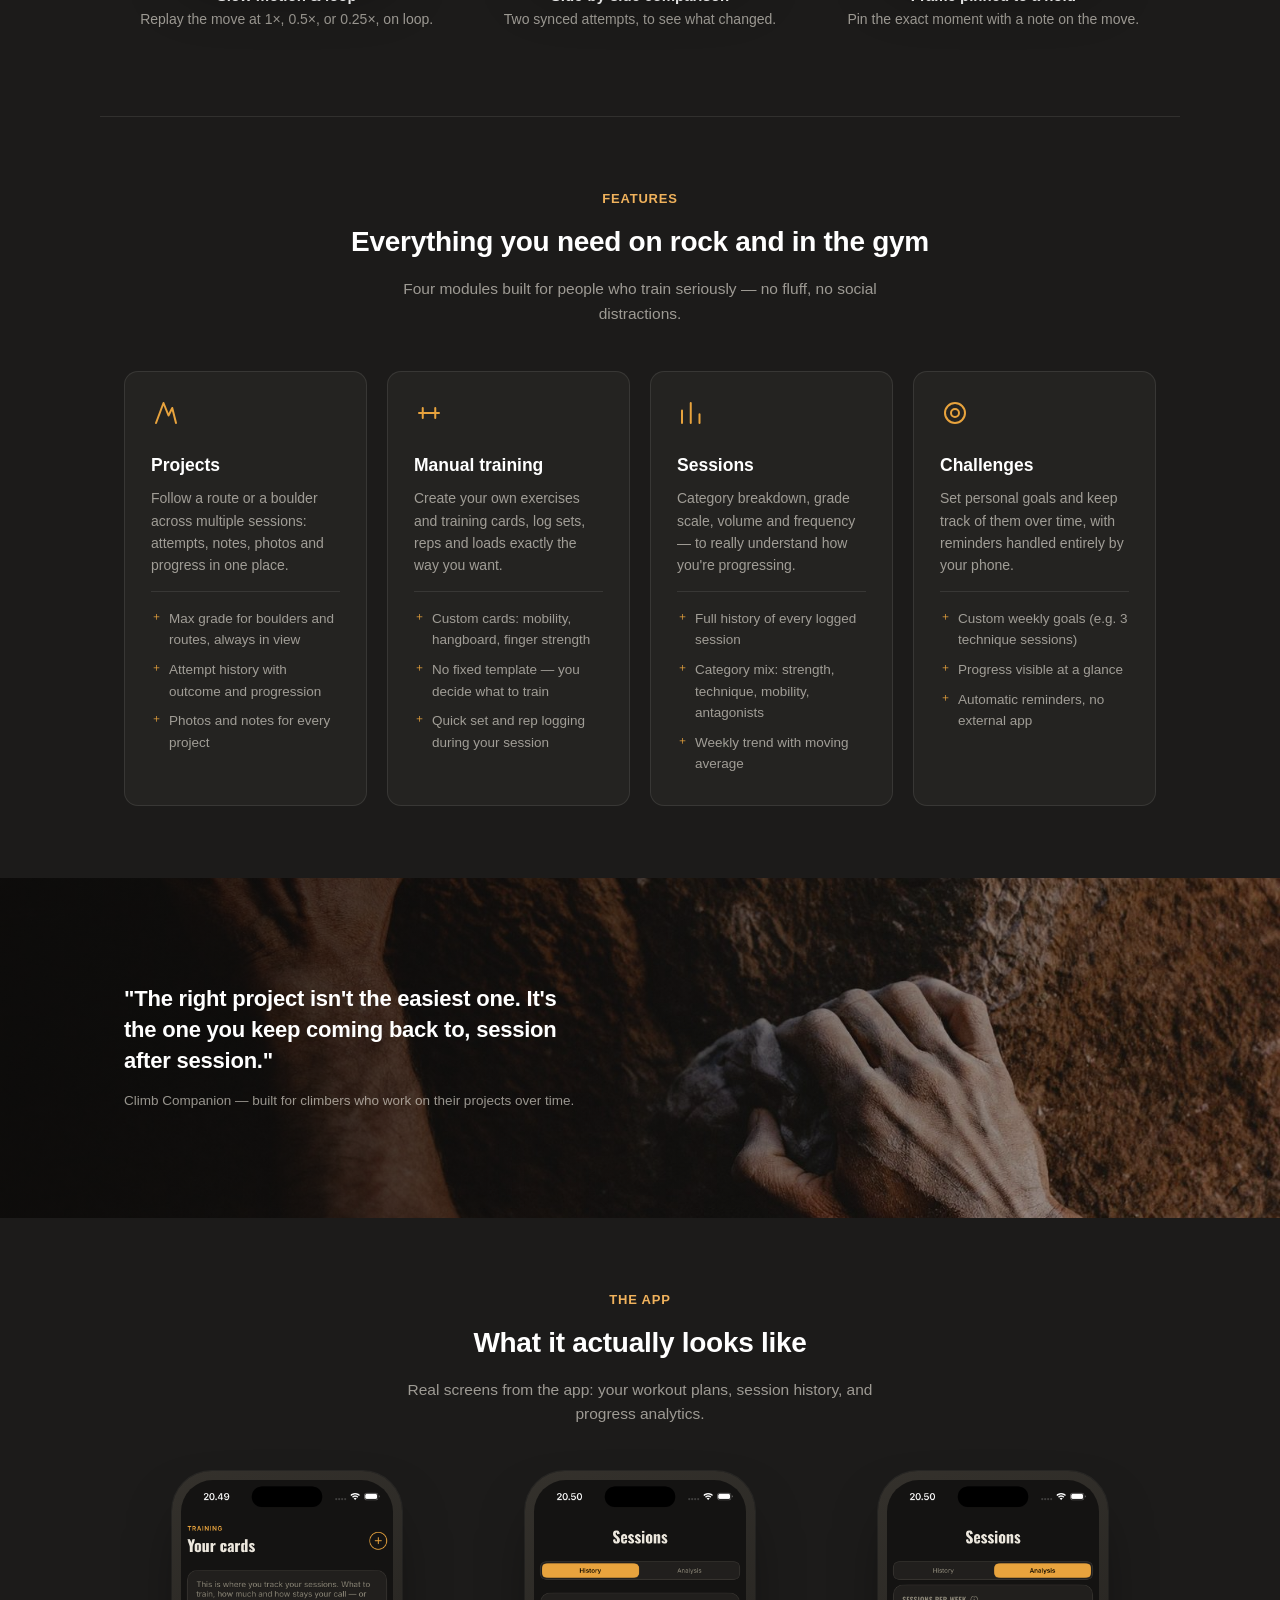
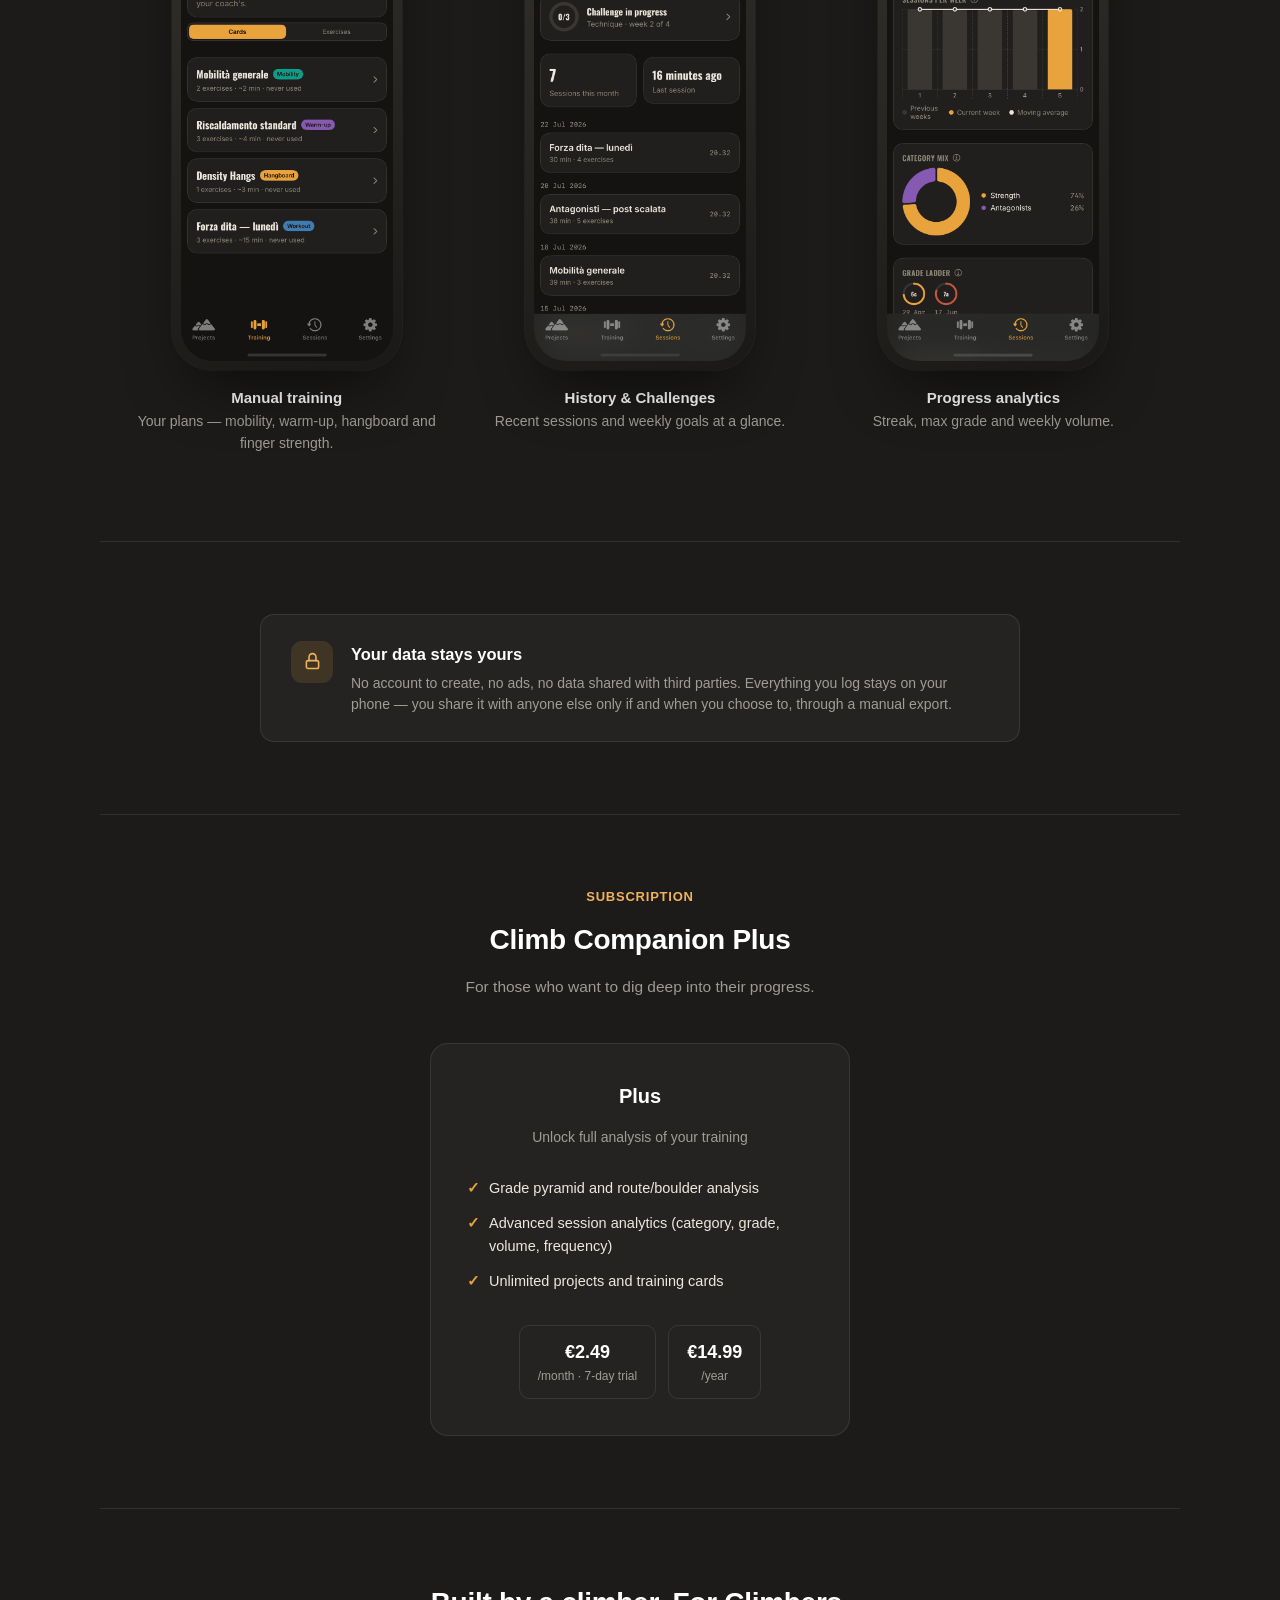
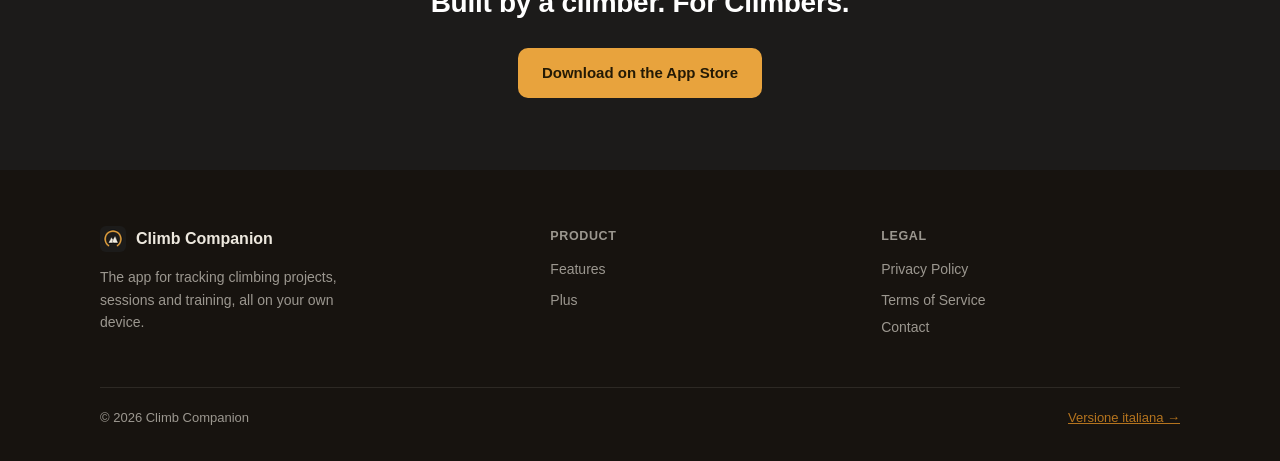
==== commit 67ee87b9: "Introduce video feature on landing page, update legal docs Add a "Novità" section right after the he" ====
--- a/index-en.html
+++ b/index-en.html
@@ -4,7 +4,7 @@
 <meta charset="UTF-8">
 <meta name="viewport" content="width=device-width, initial-scale=1.0">
 <title>Climb Companion — your climbing companion</title>
-<meta name="description" content="Climb Companion: track climbing projects, sessions and training. Everything stays on your device, no account, no tracking.">
+<meta name="description" content="Climb Companion: track climbing projects, sessions and training, record and compare video of your attempts. Everything stays on your device, no account, no tracking.">
 <link rel="icon" href="./favicon-32.png" sizes="32x32">
 <link rel="apple-touch-icon" href="./apple-touch-icon.png">
 <link rel="stylesheet" href="./style.css">
@@ -32,12 +32,14 @@
     display: grid; grid-template-columns: 1.05fr 0.95fr; gap: 28px; align-items: center;
   }
   .hero-text .brand-mark { width: 44px; height: 44px; border-radius: 11px; margin-bottom: 22px; }
+  .badge-row { display: flex; gap: 10px; flex-wrap: wrap; margin-bottom: 20px; }
   .badge {
     display: inline-block; background: rgba(232,163,61,0.14); color: var(--amber-strong);
     border: 1px solid rgba(232,163,61,0.35);
     font-size: 12.5px; font-weight: 600; letter-spacing: .04em; text-transform: uppercase;
-    padding: 6px 14px; border-radius: 20px; margin-bottom: 20px;
-  }
+    padding: 6px 14px; border-radius: 20px; margin-bottom: 0;
+  }
+  .badge-link { text-decoration: none; cursor: pointer; }
   .hero h1 { font-size: 42px; margin: 0 0 16px; letter-spacing: -0.02em; color: #fff; }
   .hero .tagline { font-size: 17.5px; color: var(--cream-dim); max-width: 440px; margin: 0 0 30px; }
   .cta-row { display: flex; gap: 12px; flex-wrap: wrap; }
@@ -51,11 +53,12 @@
 
   .phone-frame {
     position: relative; width: 100%; max-width: 300px; margin: 0 auto;
+    aspect-ratio: 720 / 1561;
     background: linear-gradient(160deg, #34312c, #1a1917);
     border-radius: 40px; padding: 9px;
     box-shadow: 0 30px 60px -20px rgba(0,0,0,0.6), 0 0 0 1px rgba(237,232,222,0.06);
   }
-  .phone-frame img { width: 100%; display: block; border-radius: 32px; }
+  .phone-frame img, .phone-frame video { width: 100%; height: 100%; display: block; border-radius: 32px; object-fit: cover; }
   .hero-phone { display: flex; justify-content: center; }
   .hero-phone .phone-frame { max-width: 280px; }
 
@@ -93,11 +96,12 @@
   .price-tag .amount { font-size: 18px; font-weight: 700; color: #fff; }
   .price-tag .period { font-size: 12px; color: var(--cream-dim); }
 
-  .gallery-grid { display: grid; grid-template-columns: repeat(3, 1fr); gap: 28px; align-items: start; }
+  .gallery-grid { display: grid; grid-template-columns: repeat(auto-fit, minmax(210px,1fr)); gap: 28px; align-items: start; }
   .gallery-item { text-align: center; }
   .gallery-item .phone-frame { max-width: 230px; }
   .gallery-item p { margin-top: 16px; font-size: 14px; color: var(--cream-dim); }
   .gallery-item strong { color: #fff; display: block; font-size: 15px; margin-top: 2px; }
+
 
   .final-cta { text-align: center; }
   .final-cta h2 { margin-bottom: 22px; }
@@ -144,6 +148,7 @@
     <div class="bar">
       <a class="brand" href="./index-en.html"><img src="./favicon-32.png" alt=""> Climb Companion</a>
       <nav>
+        <a href="#video">Video</a>
         <a href="#features">Features</a>
         <a href="#plus">Plus</a>
         <a href="./privacy-en.html">Privacy</a>
@@ -157,7 +162,10 @@
     <div class="hero-grid">
       <div class="hero-text">
         <img class="brand-mark" src="./favicon-32.png" alt="">
-        <span class="badge">Available on the App Store</span>
+        <div class="badge-row">
+          <span class="badge">Available on the App Store</span>
+          <a class="badge badge-link" href="#video">🎥 New: attempt videos</a>
+        </div>
         <h1>Climb Companion</h1>
         <p class="tagline">Track your climbing projects, sessions and training — everything stays on your phone, no account, no ads.</p>
         <div class="cta-row">
@@ -179,6 +187,26 @@
   </div>
 
   <main>
+    <section class="block" id="video">
+      <p class="eyebrow">New</p>
+      <h2>Compare your attempts in video</h2>
+      <p class="lede">Record or import the video of an attempt: replay it in slow motion, compare two side by side, and pin the exact frame to a hold. Always on your device only, never uploaded.</p>
+      <div class="gallery-grid">
+        <div class="gallery-item">
+          <div class="phone-frame"><video src="./video-slowmo-demo.mp4" poster="./screen-video-slowmo.png" autoplay muted loop playsinline></video></div>
+          <p><strong>Slow motion &amp; loop</strong>Replay the move at 1×, 0.5×, or 0.25×, on loop.</p>
+        </div>
+        <div class="gallery-item">
+          <div class="phone-frame"><video src="./video-compare-demo.mp4" poster="./screen-video-compare.png" autoplay muted loop playsinline></video></div>
+          <p><strong>Side-by-side comparison</strong>Two synced attempts, to see what changed.</p>
+        </div>
+        <div class="gallery-item">
+          <div class="phone-frame"><video src="./video-pin-demo.mp4" poster="./screen-video-pin.png" autoplay muted loop playsinline></video></div>
+          <p><strong>Frame pinned to a hold</strong>Pin the exact moment with a note on the move.</p>
+        </div>
+      </div>
+    </section>
+
     <section class="block" id="features">
       <p class="eyebrow">Features</p>
       <h2>Everything you need on rock and in the gym</h2>
@@ -286,7 +314,7 @@
     </section>
 
     <section class="block final-cta">
-      <h2>Ready to train with a plan?</h2>
+      <h2>Built by a climber. For Climbers.</h2>
       <div class="cta-row">
         <a class="cta primary" href="https://apps.apple.com/it/app/climb-companion/id6793981358" target="_blank" rel="noopener">Download on the App Store</a>
       </div>
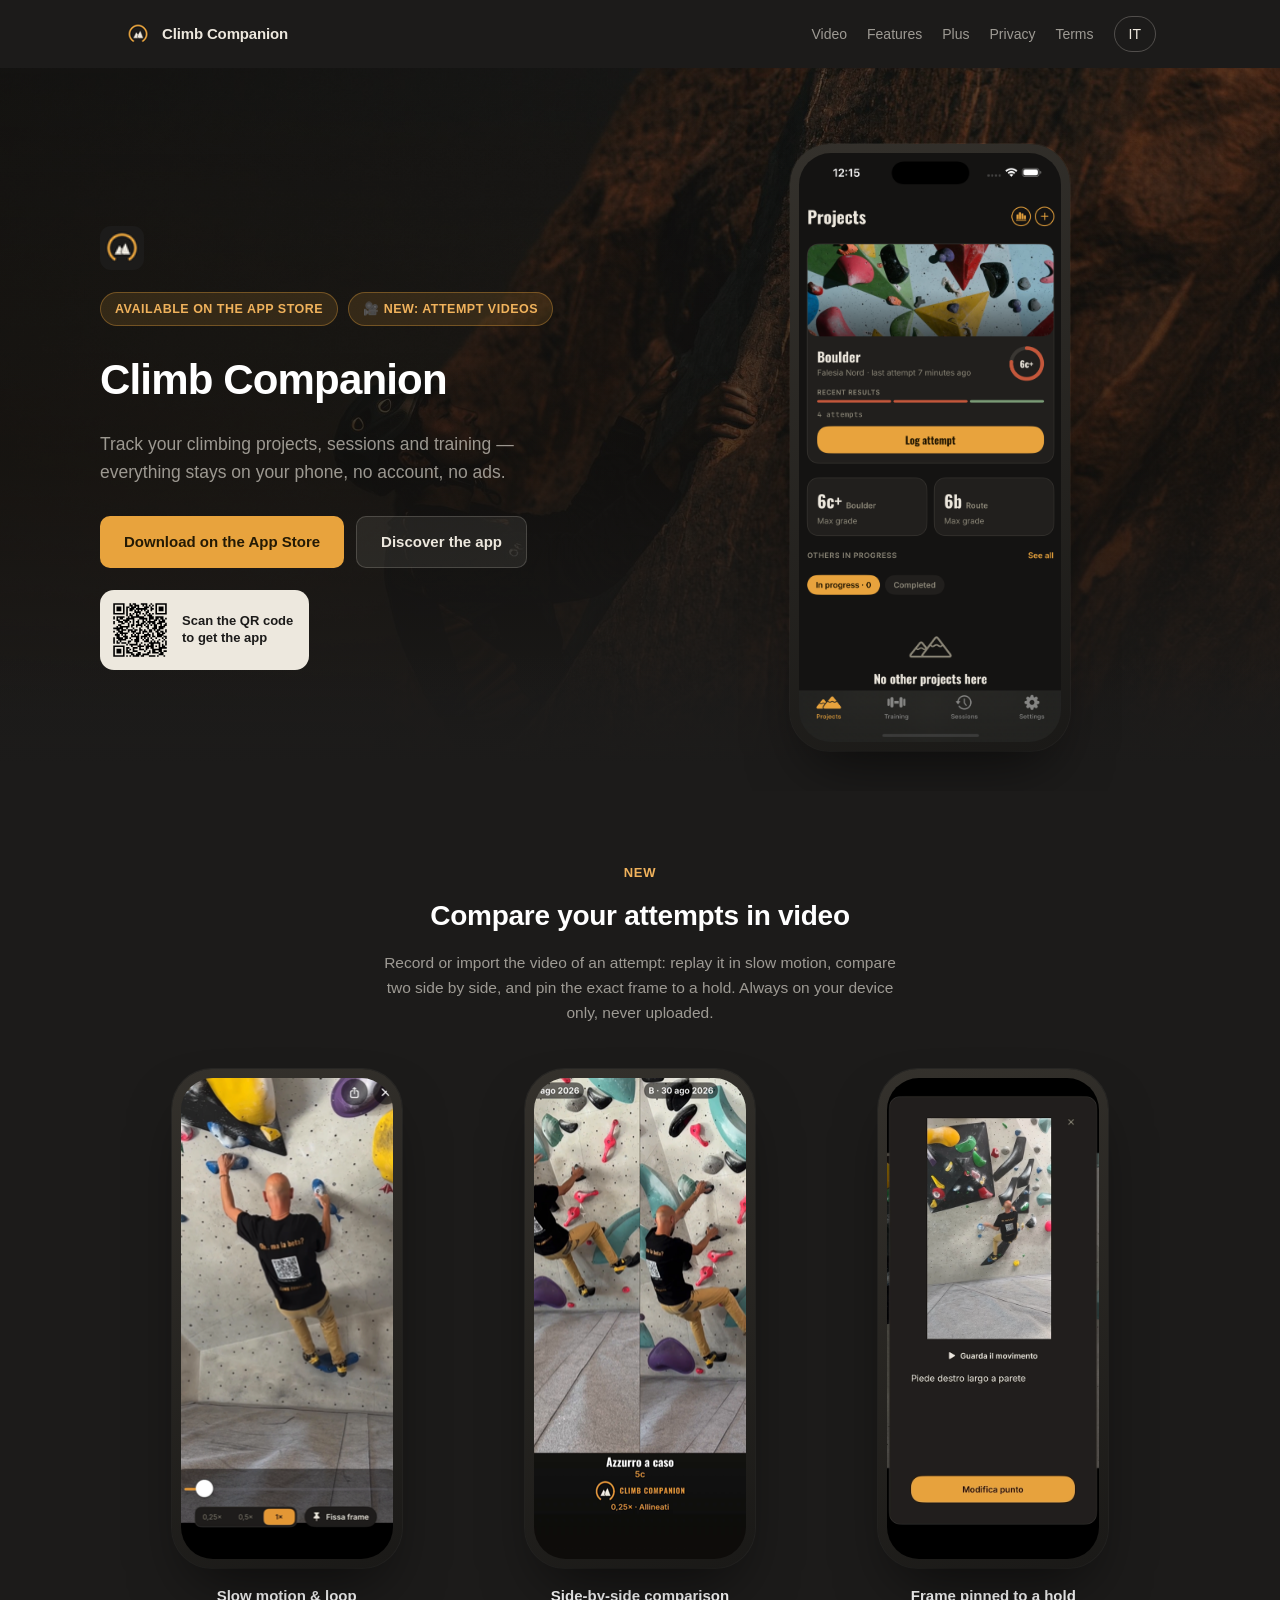
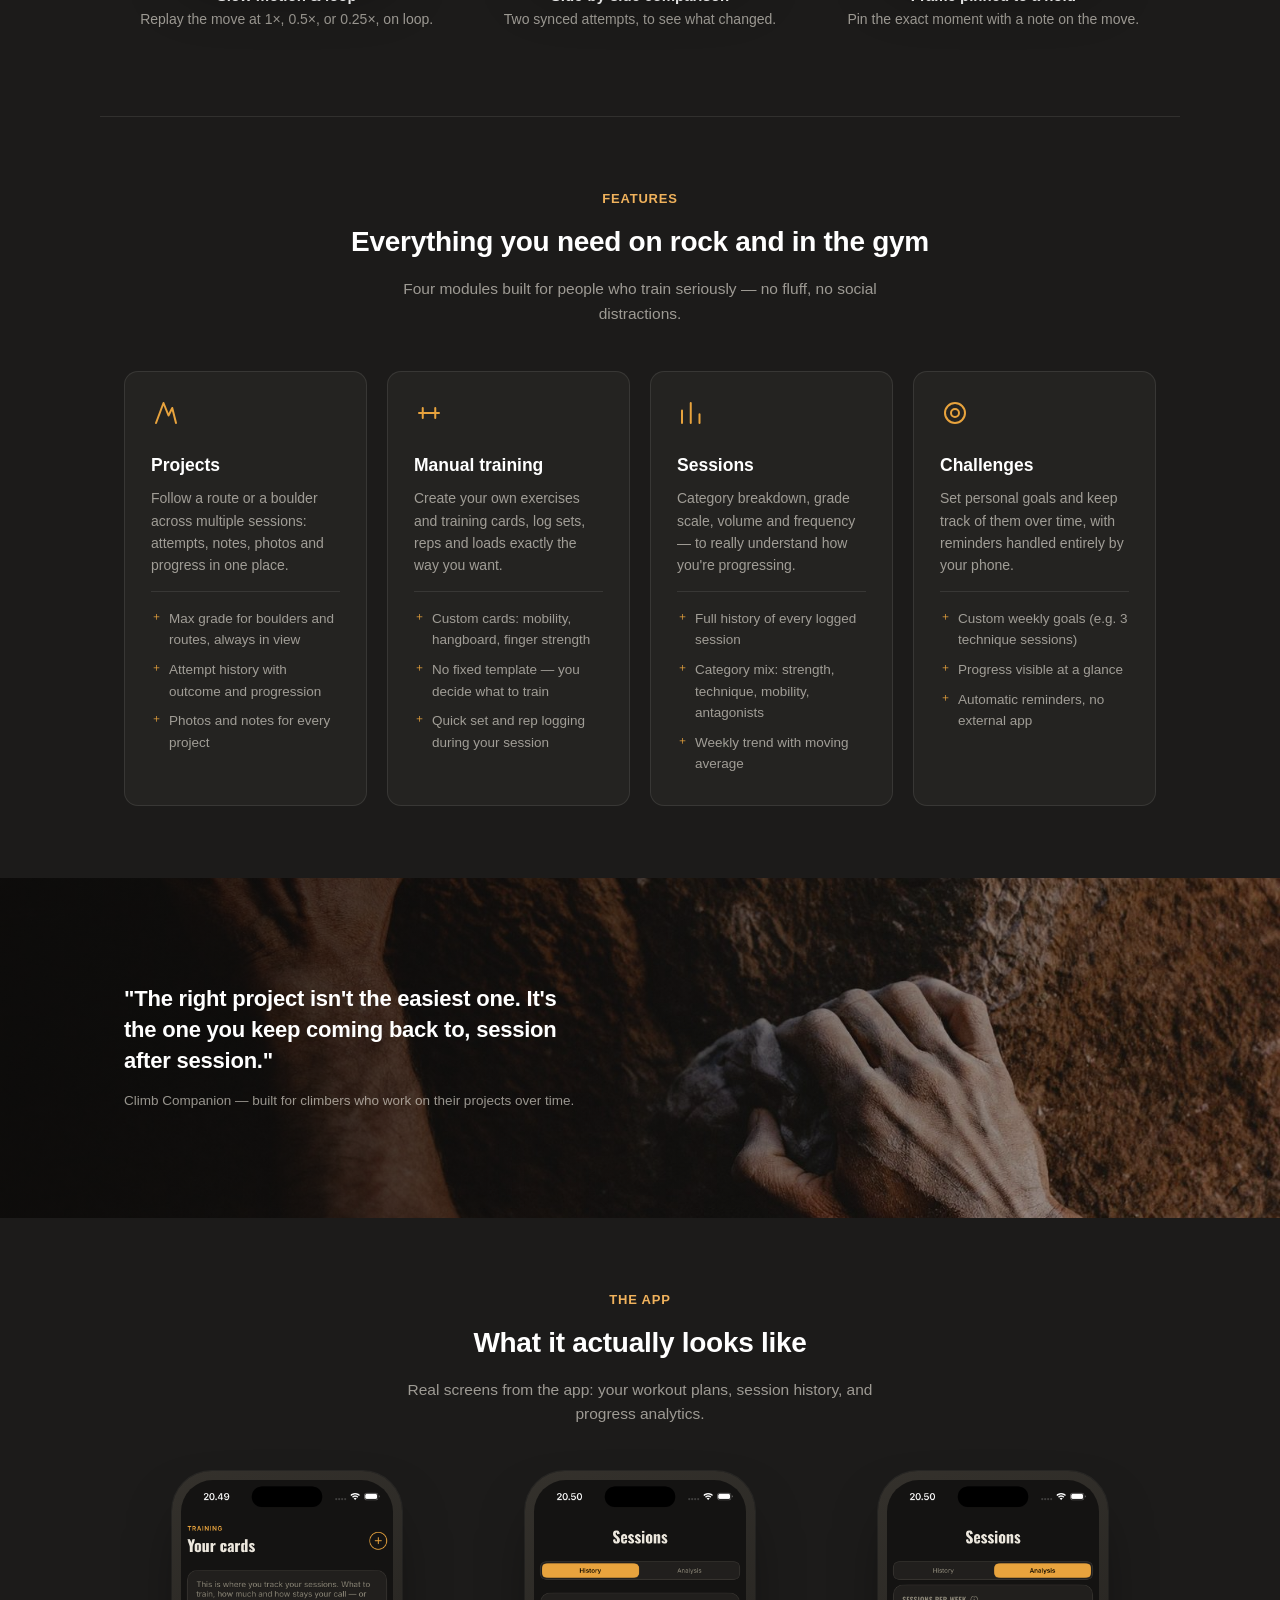
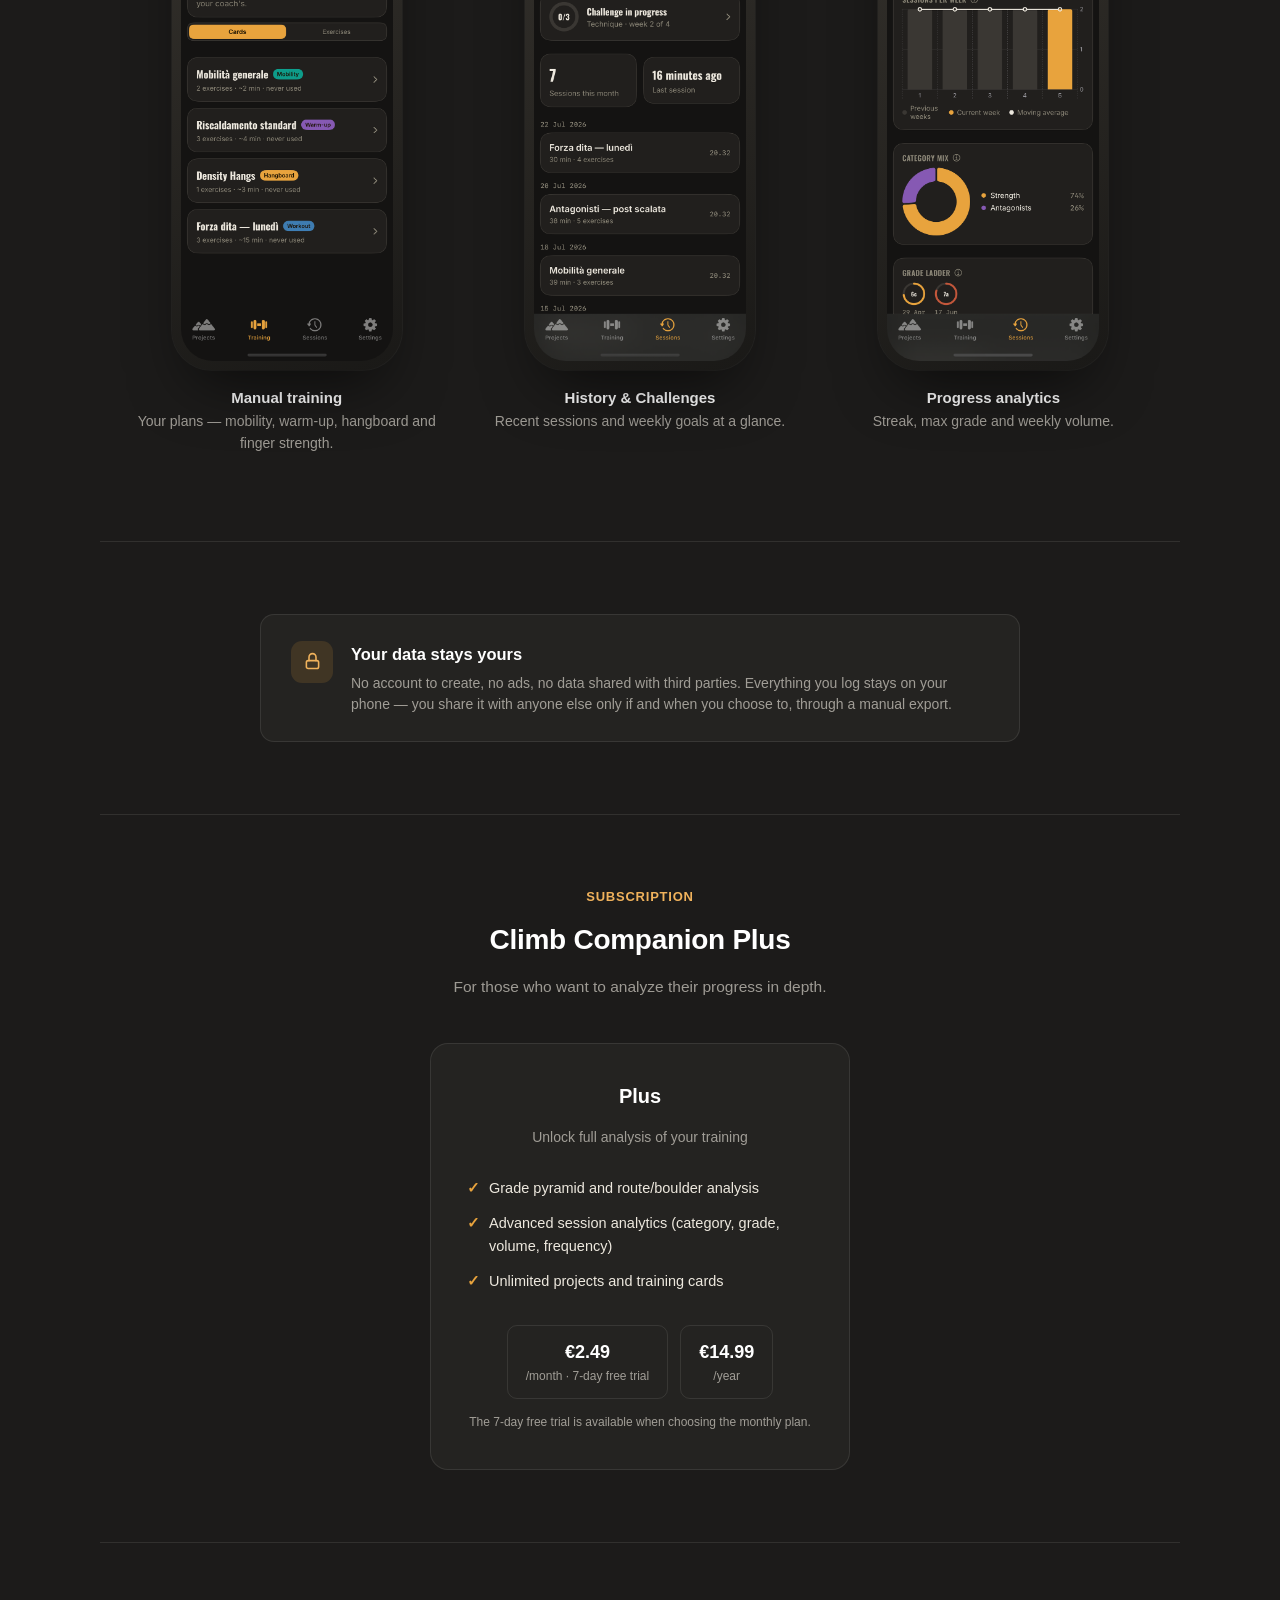
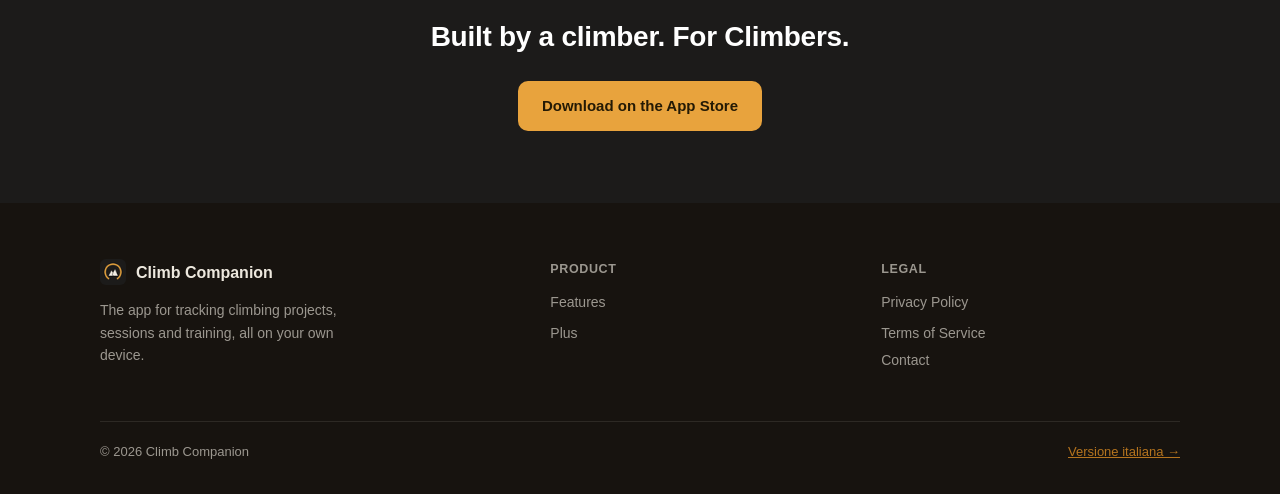
==== commit 2f0a37c6: "Align Plus trial messaging in both landing pages" ====
--- a/index-en.html
+++ b/index-en.html
@@ -193,15 +193,15 @@
       <p class="lede">Record or import the video of an attempt: replay it in slow motion, compare two side by side, and pin the exact frame to a hold. Always on your device only, never uploaded.</p>
       <div class="gallery-grid">
         <div class="gallery-item">
-          <div class="phone-frame"><video src="./video-slowmo-demo.mp4" poster="./screen-video-slowmo.png" autoplay muted loop playsinline></video></div>
+          <div class="phone-frame"><video src="./video-slowmo-demo.mp4" poster="./screen-video-slowmo.png" muted loop playsinline preload="metadata"></video></div>
           <p><strong>Slow motion &amp; loop</strong>Replay the move at 1×, 0.5×, or 0.25×, on loop.</p>
         </div>
         <div class="gallery-item">
-          <div class="phone-frame"><video src="./video-compare-demo.mp4" poster="./screen-video-compare.png" autoplay muted loop playsinline></video></div>
+          <div class="phone-frame"><video src="./video-compare-demo.mp4" poster="./screen-video-compare.png" muted loop playsinline preload="metadata"></video></div>
           <p><strong>Side-by-side comparison</strong>Two synced attempts, to see what changed.</p>
         </div>
         <div class="gallery-item">
-          <div class="phone-frame"><video src="./video-pin-demo.mp4" poster="./screen-video-pin.png" autoplay muted loop playsinline></video></div>
+          <div class="phone-frame"><video src="./video-pin-demo.mp4" poster="./screen-video-pin.png" muted loop playsinline preload="metadata"></video></div>
           <p><strong>Frame pinned to a hold</strong>Pin the exact moment with a note on the move.</p>
         </div>
       </div>
@@ -297,7 +297,7 @@
     <section class="block" id="plus">
       <p class="eyebrow">Subscription</p>
       <h2>Climb Companion Plus</h2>
-      <p class="lede">For those who want to dig deep into their progress.</p>
+      <p class="lede">For those who want to analyze their progress in depth.</p>
       <div class="pricing-card">
         <h3>Plus</h3>
         <p class="sub">Unlock full analysis of your training</p>
@@ -307,9 +307,10 @@
           <li>Unlimited projects and training cards</li>
         </ul>
         <div class="price-row">
-          <div class="price-tag"><div class="amount">€2.49</div><div class="period">/month · 7-day trial</div></div>
+          <div class="price-tag"><div class="amount">€2.49</div><div class="period">/month · 7-day free trial</div></div>
           <div class="price-tag"><div class="amount">€14.99</div><div class="period">/year</div></div>
         </div>
+        <p style="margin:14px 0 0;color:var(--cream-dim);font-size:12px;text-align:center">The 7-day free trial is available when choosing the monthly plan.</p>
       </div>
     </section>
 
@@ -415,6 +416,27 @@
           .finally(function () { submitBtn.disabled = false; });
       });
     })();
+
+    (function () {
+      var videos = document.querySelectorAll('.phone-frame video');
+      if (!videos.length) return;
+      if (!('IntersectionObserver' in window)) {
+        videos.forEach(function (v) { v.play().catch(function () {}); });
+        return;
+      }
+      var io = new IntersectionObserver(function (entries) {
+        entries.forEach(function (entry) {
+          var v = entry.target;
+          if (entry.isIntersecting) {
+            var p = v.play();
+            if (p && p.catch) p.catch(function () {});
+          } else {
+            v.pause();
+          }
+        });
+      }, { threshold: 0.25 });
+      videos.forEach(function (v) { io.observe(v); });
+    })();
   </script>
 </body>
 </html>
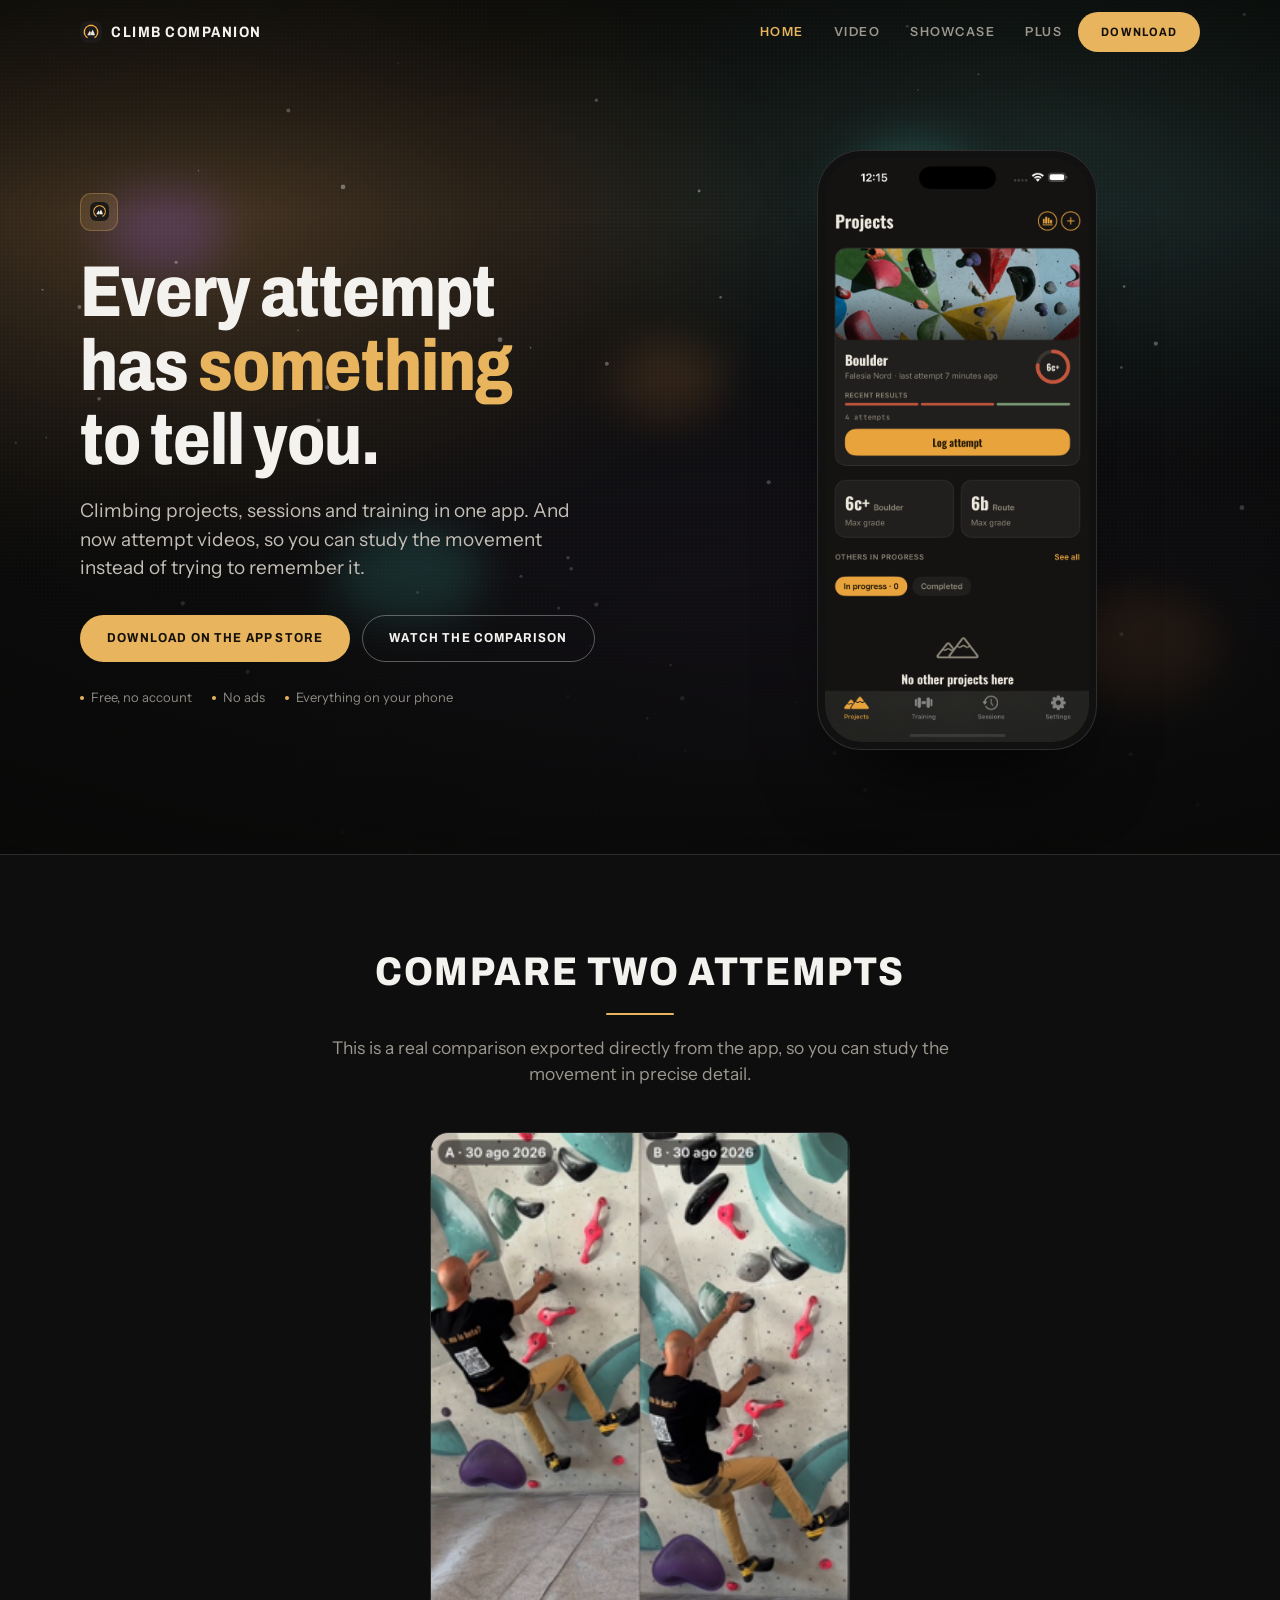
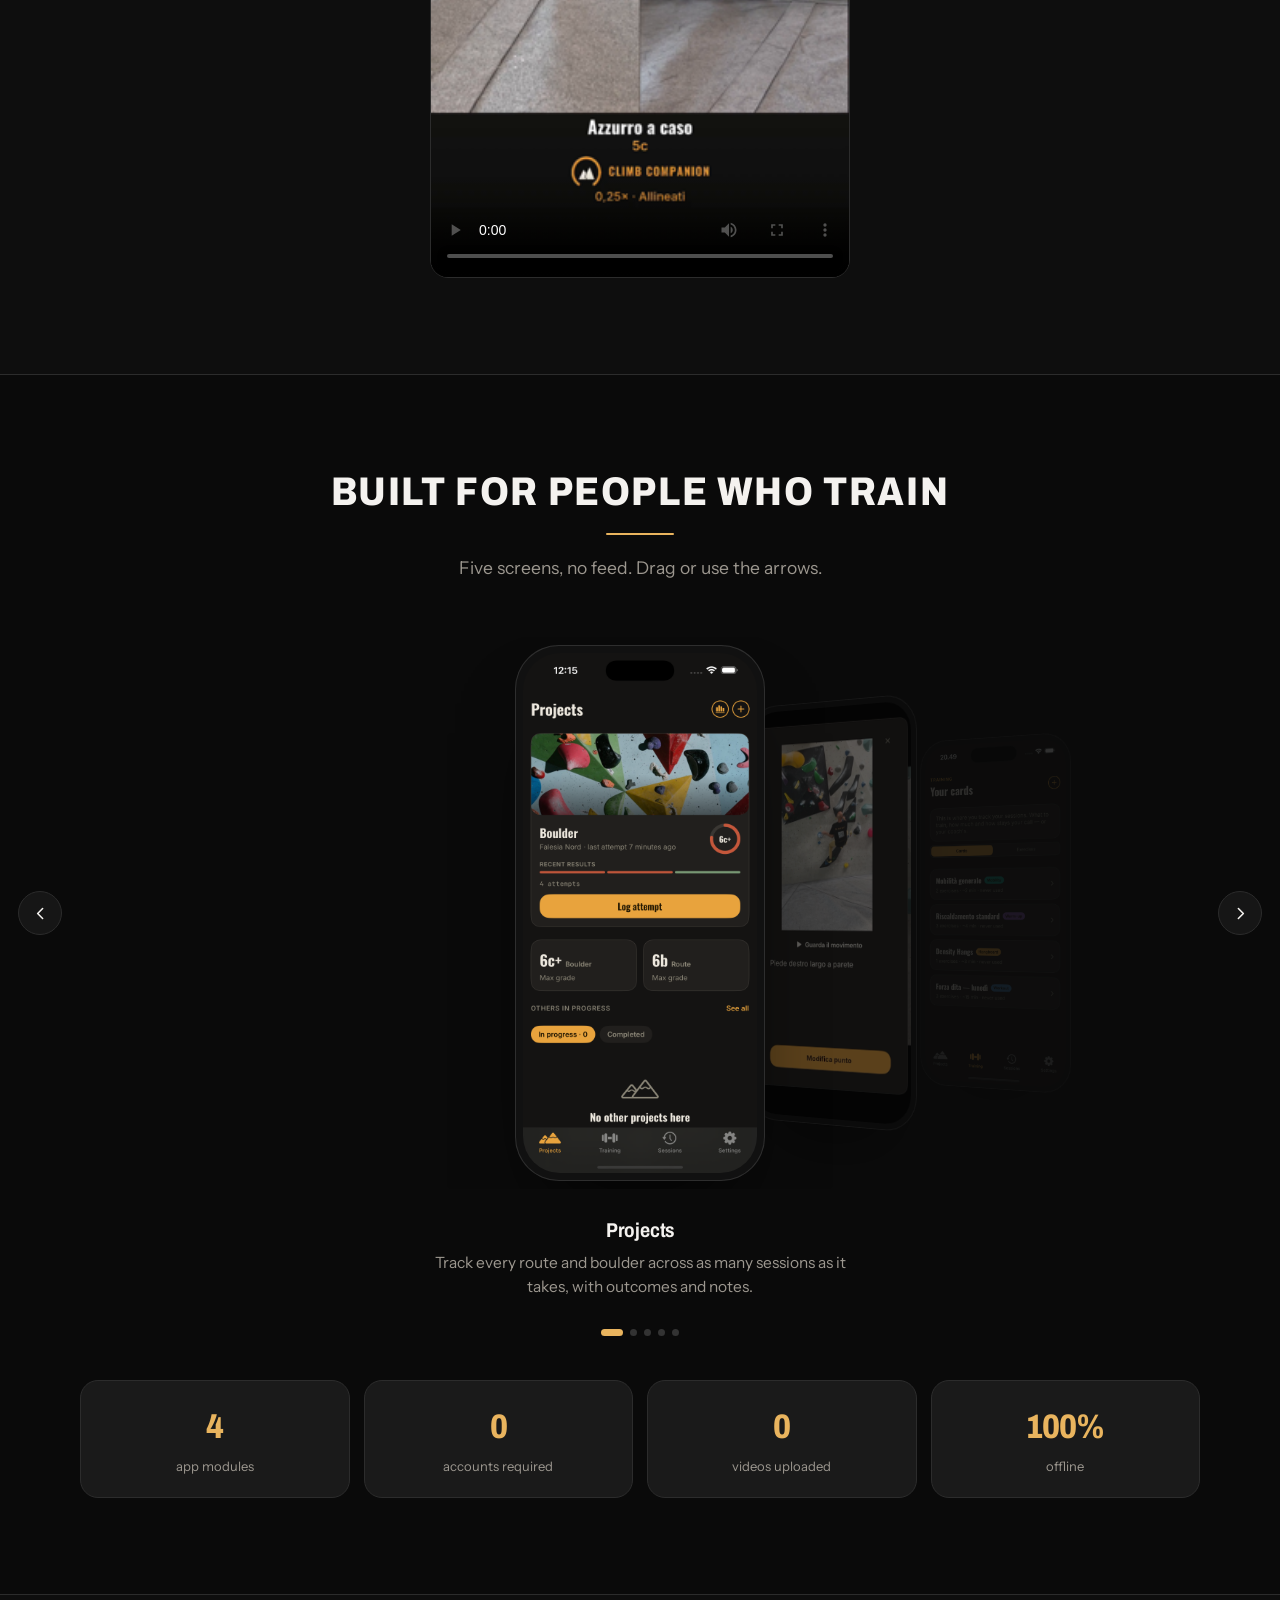
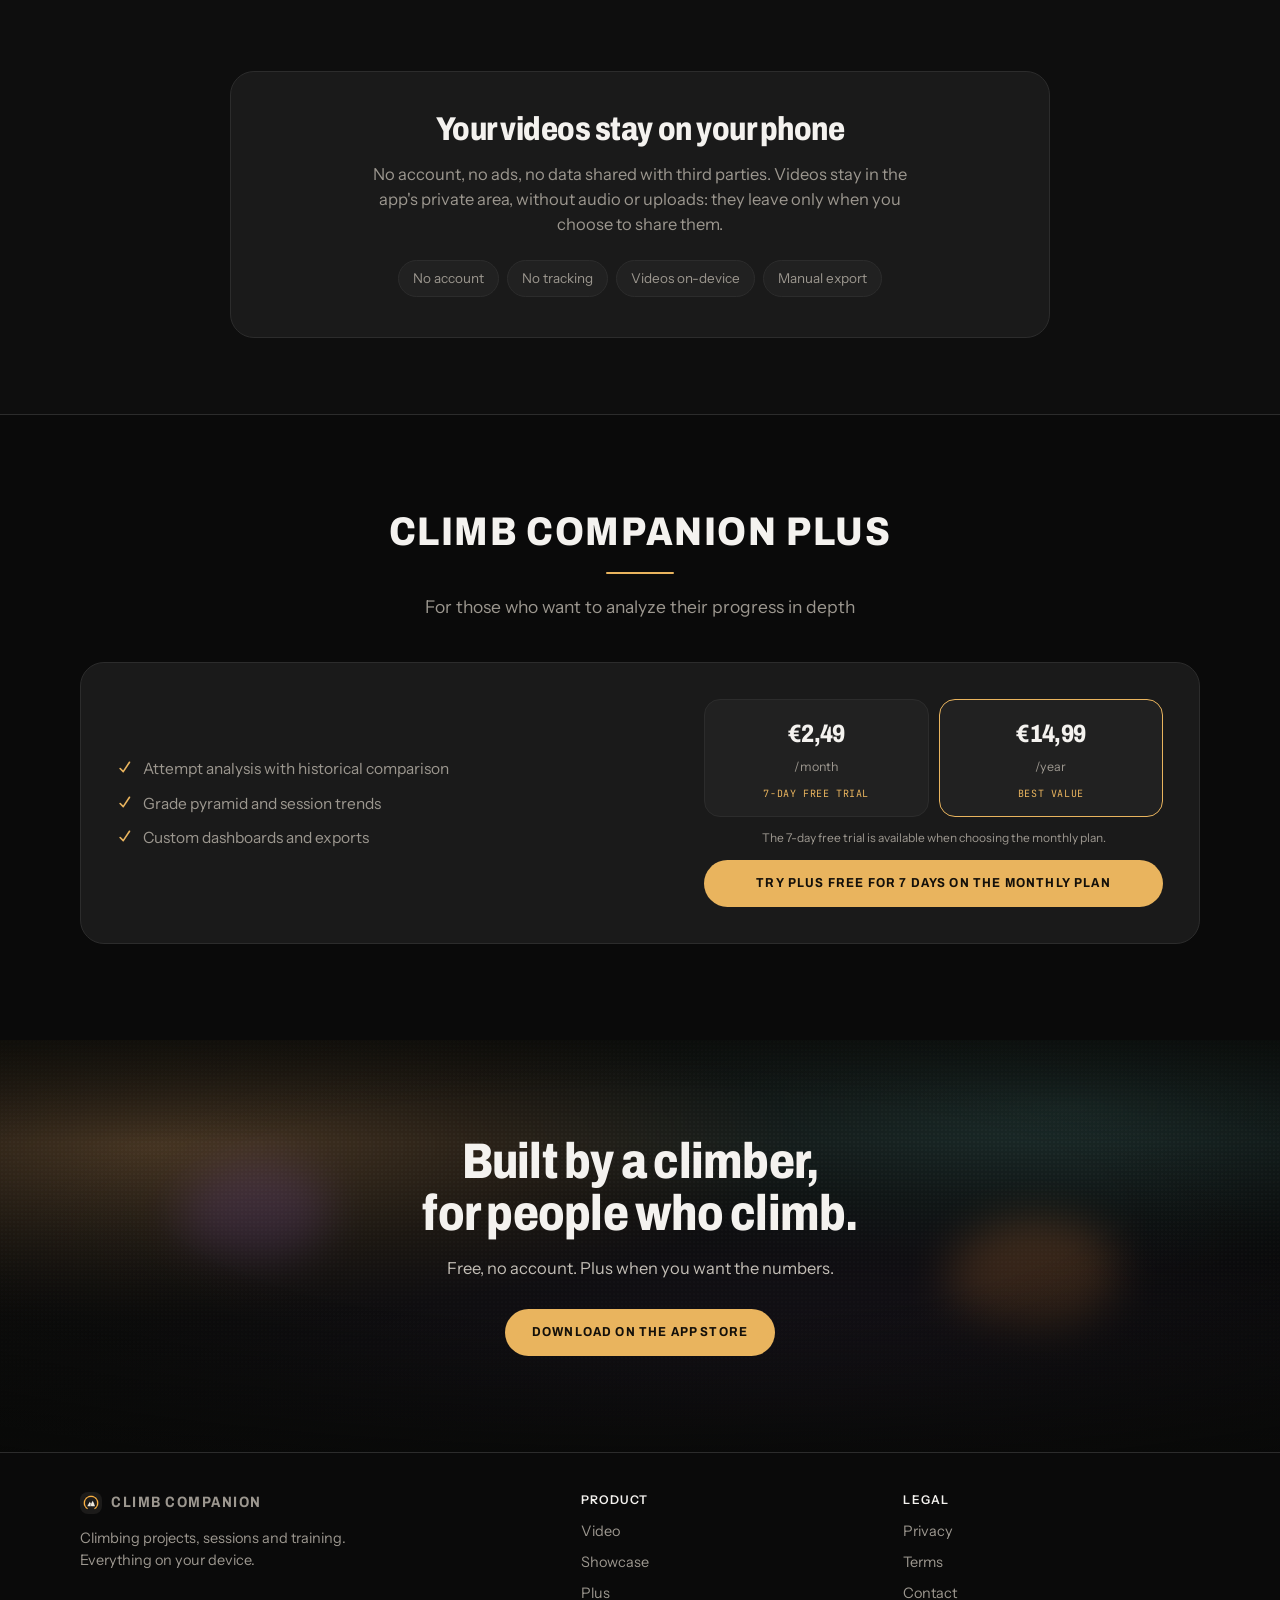
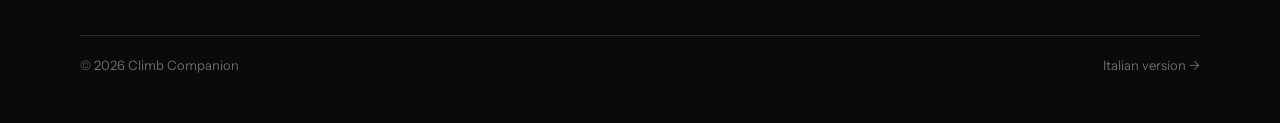
==== commit 67412e42: "Align English landing page with Italian UI" ====
--- a/index-en.html
+++ b/index-en.html
@@ -1,348 +1,1005 @@
-<!DOCTYPE html>
+<!doctype html>
 <html lang="en">
 <head>
-<meta charset="UTF-8">
-<meta name="viewport" content="width=device-width, initial-scale=1.0">
-<title>Climb Companion — your climbing companion</title>
-<meta name="description" content="Climb Companion: track climbing projects, sessions and training, record and compare video of your attempts. Everything stays on your device, no account, no tracking.">
-<link rel="icon" href="./favicon-32.png" sizes="32x32">
-<link rel="apple-touch-icon" href="./apple-touch-icon.png">
-<link rel="stylesheet" href="./style.css">
-<style>
-  body { background: var(--ink); }
-  .hero {
-    position: relative;
-    overflow: hidden;
-    background:
-      linear-gradient(180deg, rgba(20,18,15,0.55) 0%, rgba(20,18,15,0.72) 55%, var(--ink) 96%),
-      linear-gradient(100deg, rgba(12,11,10,0.65) 0%, rgba(12,11,10,0.15) 55%),
-      url('./hero-photo.jpg');
-    background-size: cover;
-    background-position: center 35%;
-    color: var(--cream);
-    padding: 76px 24px 40px;
-  }
-  .hero .peaks {
-    position: absolute; left: 0; right: 0; bottom: -2px; height: 140px;
-    background: linear-gradient(180deg, transparent, var(--ink) 92%);
-    pointer-events: none;
-  }
-  .hero-grid {
-    max-width: var(--wrap); margin: 0 auto; position: relative; z-index: 1;
-    display: grid; grid-template-columns: 1.05fr 0.95fr; gap: 28px; align-items: center;
-  }
-  .hero-text .brand-mark { width: 44px; height: 44px; border-radius: 11px; margin-bottom: 22px; }
-  .badge-row { display: flex; gap: 10px; flex-wrap: wrap; margin-bottom: 20px; }
-  .badge {
-    display: inline-block; background: rgba(232,163,61,0.14); color: var(--amber-strong);
-    border: 1px solid rgba(232,163,61,0.35);
-    font-size: 12.5px; font-weight: 600; letter-spacing: .04em; text-transform: uppercase;
-    padding: 6px 14px; border-radius: 20px; margin-bottom: 0;
-  }
-  .badge-link { text-decoration: none; cursor: pointer; }
-  .hero h1 { font-size: 42px; margin: 0 0 16px; letter-spacing: -0.02em; color: #fff; }
-  .hero .tagline { font-size: 17.5px; color: var(--cream-dim); max-width: 440px; margin: 0 0 30px; }
-  .cta-row { display: flex; gap: 12px; flex-wrap: wrap; }
-  .cta { display: inline-flex; align-items:center; gap:8px; padding: 13px 24px; border-radius: 10px; font-weight: 600; text-decoration: none; font-size: 15px; transition: transform .15s ease; }
-  .cta:hover { transform: translateY(-1px); }
-  .cta.primary { background: var(--amber); color: #241a05; }
-  .cta.secondary { background: rgba(237,232,222,0.08); color: var(--cream); border: 1px solid rgba(237,232,222,0.18); }
-  .qr-card { display: inline-flex; align-items: center; gap: 12px; margin-top: 22px; background: var(--cream); padding: 10px 16px 10px 10px; border-radius: 14px; text-decoration: none; }
-  .qr-card img { width: 60px; height: 60px; display: block; }
-  .qr-card span { font-size: 13px; font-weight: 600; color: var(--ink); line-height: 1.3; max-width: 140px; }
-
-  .phone-frame {
-    position: relative; width: 100%; max-width: 300px; margin: 0 auto;
-    aspect-ratio: 720 / 1561;
-    background: linear-gradient(160deg, #34312c, #1a1917);
-    border-radius: 40px; padding: 9px;
-    box-shadow: 0 30px 60px -20px rgba(0,0,0,0.6), 0 0 0 1px rgba(237,232,222,0.06);
-  }
-  .phone-frame img, .phone-frame video { width: 100%; height: 100%; display: block; border-radius: 32px; object-fit: cover; }
-  .hero-phone { display: flex; justify-content: center; }
-  .hero-phone .phone-frame { max-width: 280px; }
-
-  main { background: var(--ink); color: var(--cream); }
-  section.block { max-width: var(--wrap); margin: 0 auto; padding: 72px 24px; }
-  section.block + section.block { border-top: 1px solid var(--panel-line); }
-  .eyebrow { color: var(--amber-strong); font-size: 13px; font-weight: 700; letter-spacing: .06em; text-transform: uppercase; text-align: center; margin: 0 0 10px; }
-  .block h2 { font-size: 28px; text-align: center; margin: 0 0 12px; color: #fff; letter-spacing: -0.01em; }
-  .block .lede { text-align: center; color: var(--cream-dim); max-width: 520px; margin: 0 auto 44px; font-size: 15.5px; }
-
-  .features-grid { display: grid; grid-template-columns: repeat(auto-fit, minmax(230px,1fr)); gap: 20px; }
-  .feature-card { background: var(--panel); border: 1px solid var(--panel-line); border-radius: var(--radius); padding: 26px; }
-  .feature-card .ic { width: 30px; height: 30px; color: var(--amber); margin-bottom: 16px; }
-  .feature-card h3 { font-size: 17.5px; margin: 0 0 8px; color: #fff; }
-  .feature-card > p { font-size: 14px; color: var(--cream-dim); margin: 0 0 14px; }
-  .feature-card ul { list-style: none; padding: 0; margin: 0; border-top: 1px solid var(--panel-line); padding-top: 12px; }
-  .feature-card li { font-size: 13.5px; color: var(--cream-dim); padding: 4px 0 4px 18px; position: relative; }
-  .feature-card li::before { content: "＋"; position: absolute; left: 0; top: 4px; color: var(--amber); font-size: 11px; }
-
-  .privacy-card { max-width: 760px; margin: 0 auto; background: var(--panel); border: 1px solid var(--panel-line); border-radius: var(--radius); padding: 26px 30px; display: flex; gap: 18px; align-items: flex-start; }
-  .privacy-card .ic-wrap { flex-shrink: 0; width: 42px; height: 42px; border-radius: 11px; background: rgba(232,163,61,0.14); display: flex; align-items: center; justify-content: center; }
-  .privacy-card .ic-wrap svg { width: 21px; height: 21px; color: var(--amber-strong); }
-  .privacy-card h3 { margin: 0 0 6px; font-size: 16.5px; color: #fff; }
-  .privacy-card p { margin: 0; font-size: 14px; color: var(--cream-dim); line-height: 1.5; }
-  .block-compact { padding-top: 44px; padding-bottom: 44px; }
-
-  .pricing-card { max-width: 420px; margin: 0 auto; background: var(--panel); border: 1px solid var(--panel-line); border-radius: 18px; padding: 36px; text-align: center; }
-  .pricing-card h3 { font-size: 20px; margin: 0 0 6px; color: #fff; }
-  .pricing-card .sub { color: var(--cream-dim); font-size: 14px; margin-bottom: 22px; }
-  .pricing-card ul { list-style: none; padding: 0; margin: 0 0 26px; text-align: left; display: inline-block; }
-  .pricing-card li { font-size: 14.5px; color: var(--cream); padding: 6px 0; padding-left: 22px; position: relative; }
-  .pricing-card li::before { content: "✓"; position: absolute; left: 0; color: var(--amber); font-weight: 700; }
-  .price-row { display: flex; gap: 12px; justify-content: center; flex-wrap: wrap; }
-  .price-tag { border: 1px solid var(--panel-line); border-radius: 10px; padding: 12px 18px; }
-  .price-tag .amount { font-size: 18px; font-weight: 700; color: #fff; }
-  .price-tag .period { font-size: 12px; color: var(--cream-dim); }
-
-  .gallery-grid { display: grid; grid-template-columns: repeat(auto-fit, minmax(210px,1fr)); gap: 28px; align-items: start; }
-  .gallery-item { text-align: center; }
-  .gallery-item .phone-frame { max-width: 230px; }
-  .gallery-item p { margin-top: 16px; font-size: 14px; color: var(--cream-dim); }
-  .gallery-item strong { color: #fff; display: block; font-size: 15px; margin-top: 2px; }
-
-
-  .final-cta { text-align: center; }
-  .final-cta h2 { margin-bottom: 22px; }
-  .final-cta .cta-row { justify-content: center; }
-
-  .editorial-break {
-    position: relative; min-height: 340px; margin: 0;
-    background:
-      linear-gradient(90deg, rgba(12,11,10,0.88) 0%, rgba(12,11,10,0.35) 60%, rgba(12,11,10,0.1) 100%),
-      url('./editorial-photo.jpg');
-    background-size: cover; background-position: center;
-    display: flex; align-items: center;
-  }
-  .editorial-break .inner { max-width: var(--wrap); margin: 0 auto; padding: 48px 24px; width: 100%; }
-  .editorial-break blockquote { margin: 0; max-width: 440px; font-size: 22px; line-height: 1.4; color: #fff; font-weight: 600; letter-spacing: -0.01em; }
-  .editorial-break cite { display: block; margin-top: 14px; font-size: 13.5px; color: var(--cream-dim); font-style: normal; }
-
-  footer { background: #17130f; color: var(--cream-dim); padding: 56px 24px 32px; }
-  .footer-grid { max-width: var(--wrap); margin: 0 auto; display: grid; grid-template-columns: 1.4fr 1fr 1fr; gap: 32px; }
-  .footer-brand { display: flex; align-items: center; gap: 10px; color: var(--cream); font-weight: 700; margin-bottom: 10px; }
-  .footer-brand img { width: 26px; height: 26px; border-radius: 6px; }
-  .footer-col h4 { font-size: 12.5px; text-transform: uppercase; letter-spacing: .05em; color: var(--cream-dim); margin: 0 0 12px; }
-  .footer-col a { display: block; color: var(--cream-dim); text-decoration: none; font-size: 14px; margin-bottom: 8px; }
-  .footer-col a:hover { color: var(--cream); }
-  .footer-bottom { max-width: var(--wrap); margin: 40px auto 0; padding-top: 20px; border-top: 1px solid var(--panel-line); font-size: 13px; display: flex; justify-content: space-between; flex-wrap: wrap; gap: 8px; }
-  @media (max-width: 800px) {
-    .hero-grid { grid-template-columns: 1fr; text-align: center; }
-    .hero-text { display: flex; flex-direction: column; align-items: center; }
-    .hero-phone { order: -1; margin-bottom: 12px; }
-    .gallery-grid { grid-template-columns: 1fr; max-width: 280px; margin: 0 auto; }
-  }
-  @media (max-width: 640px) {
-    .footer-grid { grid-template-columns: 1fr; }
-    .hero h1 { font-size: 32px; }
-    .site-header nav { gap: 12px; }
-    .site-header nav a:not(.pill) { display: none; }
-    .editorial-break { min-height: 260px; }
-    .editorial-break blockquote { font-size: 18px; }
-  }
-</style>
+  <meta charset="utf-8">
+  <meta name="viewport" content="width=device-width, initial-scale=1, viewport-fit=cover">
+  <meta name="description" content="Climb Companion: track climbing projects, sessions and training, record and compare videos of your attempts. Everything stays on your device, with no account and no tracking.">
+  <meta name="theme-color" content="#0A0A0A">
+  <title>Climb Companion — Your climbing companion</title>
+  <link rel="preconnect" href="https://fonts.googleapis.com">
+  <link rel="preconnect" href="https://fonts.gstatic.com" crossorigin>
+  <link href="https://fonts.googleapis.com/css2?family=Archivo:wdth,wght@75..100,600..800&family=Instrument+Sans:wght@400;500;600;700&family=JetBrains+Mono:wght@400;500;700&display=swap" rel="stylesheet">
+  <style>
+    :root {
+      --bg: #0A0A0A;
+      --card: #1A1A1A;
+      --card-2: #212121;
+      --line: #2C2C2C;
+      --ink: #F4F2EF;
+      --muted: #9C978F;
+      --faint: #6E6A64;
+      --amber: #E9B45E;
+      --amber-deep: #C9913D;
+      --miss: #D2614A;
+      --ok: #5FA98C;
+      color-scheme: dark;
+    }
+    * { box-sizing: border-box; }
+    html { scroll-behavior: smooth; }
+    body {
+      margin: 0;
+      background: var(--bg);
+      color: var(--ink);
+      font-family: "Instrument Sans", ui-sans-serif, -apple-system, system-ui, sans-serif;
+      font-size: 16.5px;
+      line-height: 1.5;
+      -webkit-font-smoothing: antialiased;
+      overflow-x: hidden;
+    }
+    h1, h2, h3 {
+      margin: 0;
+      font-family: "Archivo", ui-sans-serif, system-ui, sans-serif;
+      font-variation-settings: "wdth" 82;
+      font-weight: 800;
+      letter-spacing: -.015em;
+      line-height: 1.04;
+      text-wrap: balance;
+    }
+    p { margin: 0; }
+    a { color: inherit; }
+    .mono { font-family: "JetBrains Mono", ui-monospace, monospace; }
+    .wrap { width: min(1120px, calc(100% - 40px)); margin-inline: auto; }
+    section { padding-block: clamp(56px, 8vw, 96px); }
+    :focus-visible { outline: 2px solid var(--amber); outline-offset: 3px; border-radius: 8px; }
+
+    .nav {
+      position: absolute;
+      top: env(safe-area-inset-top, 0px);
+      left: 0;
+      right: 0;
+      z-index: 60;
+      transition: background .3s, border-color .3s;
+      border-bottom: 1px solid transparent;
+    }
+    .nav.stuck {
+      position: fixed;
+      background: rgba(10,10,10,.82);
+      backdrop-filter: blur(16px);
+      -webkit-backdrop-filter: blur(16px);
+      border-bottom-color: var(--line);
+    }
+    .nav-in {
+      display: flex;
+      align-items: center;
+      gap: 16px;
+      min-height: 64px;
+    }
+    .brand {
+      display: flex;
+      align-items: center;
+      gap: 9px;
+      text-decoration: none;
+      margin-right: auto;
+      font-family: "Archivo", sans-serif;
+      font-variation-settings: "wdth" 85;
+      font-weight: 700;
+      font-size: 15px;
+      letter-spacing: .1em;
+      text-transform: uppercase;
+    }
+    .logo {
+      width: 23px;
+      height: 23px;
+      flex: none;
+      fill: none;
+      stroke: var(--amber);
+      stroke-width: 2.2;
+      stroke-linejoin: round;
+    }
+    .nav-links { display: none; gap: 30px; }
+    .nav-links a {
+      text-decoration: none;
+      font-size: 12.5px;
+      font-weight: 600;
+      letter-spacing: .12em;
+      text-transform: uppercase;
+      color: var(--muted);
+      transition: color .2s;
+    }
+    .nav-links a:hover, .nav-links a.on { color: var(--amber); }
+    @media (min-width:900px){ .nav-links { display: flex; } }
+
+    .btn {
+      display: inline-flex;
+      align-items: center;
+      justify-content: center;
+      gap: 8px;
+      cursor: pointer;
+      font-family: "Archivo", sans-serif;
+      font-variation-settings: "wdth" 88;
+      font-weight: 700;
+      font-size: 13px;
+      letter-spacing: .09em;
+      text-transform: uppercase;
+      text-decoration: none;
+      padding: 13px 26px;
+      border-radius: 999px;
+      border: 1.5px solid transparent;
+      background: var(--amber);
+      color: #14100A;
+      transition: filter .18s, transform .18s;
+    }
+    .btn:hover { filter: brightness(1.08); transform: translateY(-2px); }
+    .btn:active { transform: translateY(0); }
+    .btn-out { background: transparent; color: var(--ink); border-color: rgba(255,255,255,.32); }
+    .btn-out:hover { background: rgba(255,255,255,.07); filter: none; }
+    .nav .btn { padding: 10px 22px; font-size: 12px; }
+
+    .hero {
+      position: relative;
+      overflow: hidden;
+      padding-block: clamp(96px,16vw,150px) clamp(60px,9vw,104px);
+      background: #070806;
+    }
+    .wallbg { position: absolute; inset: 0; overflow: hidden; }
+    .wallbg .slab {
+      position: absolute;
+      inset: -10%;
+      background:
+        radial-gradient(60% 50% at 18% 30%, rgba(120,88,54,.55), transparent 70%),
+        radial-gradient(55% 45% at 78% 22%, rgba(52,92,86,.42), transparent 72%),
+        radial-gradient(70% 60% at 62% 82%, rgba(88,62,110,.32), transparent 70%),
+        linear-gradient(155deg,#14110D 0%,#0B0C0D 55%,#08090A 100%);
+      filter: blur(2px);
+    }
+    .wallbg .blob {
+      position: absolute;
+      border-radius: 52% 48% 40% 60% / 58% 42% 58% 42%;
+      filter: blur(22px);
+      opacity: .5;
+    }
+    .wallbg .grain {
+      position: absolute;
+      inset: 0;
+      background-image: radial-gradient(rgba(255,255,255,.05) 1px, transparent 1px);
+      background-size: 4px 4px;
+      opacity: .5;
+    }
+    .wallbg .vig {
+      position: absolute;
+      inset: 0;
+      background: radial-gradient(120% 90% at 50% 40%, transparent 30%, rgba(7,8,6,.82) 100%), linear-gradient(to bottom, rgba(7,8,6,.55) 0%, transparent 25%, rgba(10,10,10,.95) 100%);
+    }
+    #dust {
+      position: absolute;
+      inset: 0;
+      width: 100%;
+      height: 100%;
+      pointer-events: none;
+    }
+    .hero .wrap { position: relative; z-index: 2; }
+    .hero-grid {
+      display: grid;
+      gap: clamp(40px, 7vw, 64px);
+      align-items: center;
+    }
+    @media (min-width:920px){ .hero-grid{ grid-template-columns: 1.08fr .92fr; } }
+
+    .badge {
+      width: 38px;
+      height: 38px;
+      border-radius: 11px;
+      display: grid;
+      place-items: center;
+      background: rgba(233,180,94,.14);
+      border: 1px solid rgba(233,180,94,.3);
+      margin-bottom: 24px;
+    }
+    .badge svg {
+      width: 19px;
+      height: 19px;
+      stroke: var(--amber);
+      fill: none;
+      stroke-width: 2;
+      stroke-linecap: round;
+      stroke-linejoin: round;
+    }
+    .hero h1 { font-size: clamp(40px, 10vw, 72px); line-height: 1.03; }
+    .hero h1 span { color: var(--amber); }
+    .hero .lead {
+      color: #C3BEB6;
+      font-size: clamp(16.5px, 4.2vw, 19px);
+      max-width: 40ch;
+      margin-top: 20px;
+    }
+    .cta { display: flex; flex-wrap: wrap; gap: 12px; margin-top: 32px; }
+    .trust {
+      display: flex;
+      flex-wrap: wrap;
+      gap: 8px 20px;
+      margin-top: 26px;
+      font-size: 13px;
+      color: #8E8A83;
+    }
+    .trust span { display: inline-flex; align-items: center; gap: 7px; }
+    .trust span::before {
+      content: "";
+      width: 4px;
+      height: 4px;
+      border-radius: 50%;
+      background: var(--amber);
+    }
+    .float { animation: float 7s ease-in-out infinite; }
+    @keyframes float { 0%,100%{ transform: translateY(-8px); } 50% { transform: translateY(8px); } }
+
+    .phone {
+      width: min(280px, 72vw);
+      aspect-ratio: 9 / 19.3;
+      flex: none;
+      margin-inline: auto;
+      border-radius: 44px;
+      padding: 8px;
+      background: #111;
+      box-shadow: 0 48px 90px -40px rgba(0,0,0,.9), 0 0 0 1px #2E2E2E inset;
+    }
+    .screen {
+      height: 100%;
+      border-radius: 37px;
+      overflow: hidden;
+      background: #0A0A0A;
+      display: flex;
+      flex-direction: column;
+      position: relative;
+      font-size: 11.5px;
+      line-height: 1.35;
+    }
+    .screen img, .screen video {
+      width: 100%;
+      height: 100%;
+      display: block;
+      object-fit: cover;
+      background: #111;
+    }
+    .sbar {
+      display: flex;
+      align-items: center;
+      justify-content: space-between;
+      padding: 12px 20px 2px;
+      font-size: 11px;
+      font-weight: 600;
+    }
+    .sbar .sig { display: flex; gap: 2.5px; align-items: flex-end; }
+    .sbar .sig i {
+      width: 3px;
+      background: var(--ink);
+      border-radius: 1px;
+      display: block;
+    }
+    .sbody { flex: 1; padding: 6px 14px 0; display: flex; flex-direction: column; gap: 11px; overflow: hidden; }
+    .shead { display: flex; align-items: center; justify-content: space-between; }
+    .stitle {
+      font-family: "Archivo", sans-serif;
+      font-variation-settings: "wdth" 80;
+      font-weight: 800;
+      font-size: 25px;
+      letter-spacing: -.015em;
+    }
+    .ring {
+      width: 26px;
+      height: 26px;
+      border-radius: 50%;
+      border: 1.6px solid var(--amber);
+      display: grid;
+      place-items: center;
+      flex: none;
+    }
+    .ring svg {
+      width: 13px;
+      height: 13px;
+      stroke: var(--amber);
+      fill: none;
+      stroke-width: 2;
+      stroke-linecap: round;
+    }
+    .hcard {
+      background: var(--card);
+      border-radius: 18px;
+      overflow: hidden;
+      display: flex;
+      flex-direction: column;
+    }
+    .wallphoto {
+      height: 76px;
+      position: relative;
+      background: linear-gradient(120deg,#8C8F92,#B9BCBE 45%,#9DA0A2);
+      overflow: hidden;
+    }
+    .wallphoto .beam {
+      position: absolute;
+      left: 0;
+      top: 0;
+      bottom: 0;
+      width: 32%;
+      background: linear-gradient(150deg,#9A5A33,#6E3E22);
+      clip-path: polygon(0 0, 100% 0, 58% 100%, 0 100%);
+    }
+    .hld { position: absolute; border-radius: 54% 46% 42% 58% / 58% 42% 58% 42%; }
+    .hcard-b { padding: 11px 12px; display: flex; flex-direction: column; gap: 8px; }
+    .prow { display: flex; align-items: center; justify-content: space-between; gap: 10px; }
+    .pname {
+      font-family: "Archivo", sans-serif;
+      font-variation-settings: "wdth" 82;
+      font-weight: 800;
+      font-size: 16px;
+      letter-spacing: -.01em;
+    }
+    .pago { font-size: 10.5px; color: var(--muted); margin-top: 1px; }
+    .gauge {
+      width: 44px;
+      height: 44px;
+      border-radius: 50%;
+      flex: none;
+      display: grid;
+      place-items: center;
+      background: conic-gradient(var(--amber) 0 62%, #2E2E2E 62%);
+      position: relative;
+    }
+    .gauge::after {
+      content: "";
+      position: absolute;
+      inset: 4px;
+      border-radius: 50%;
+      background: var(--card);
+    }
+    .gauge b {
+      position: relative;
+      z-index: 1;
+      font-family: "Archivo", sans-serif;
+      font-variation-settings: "wdth" 85;
+      font-weight: 700;
+      font-size: 12.5px;
+    }
+    .lbl {
+      font-family: "JetBrains Mono", monospace;
+      font-size: 8.5px;
+      font-weight: 500;
+      letter-spacing: .14em;
+      text-transform: uppercase;
+      color: var(--faint);
+    }
+    .esiti { display: flex; gap: 5px; }
+    .esiti i { flex: 1; height: 3px; border-radius: 2px; background: #3A3A3A; display: block; }
+    .esiti i.miss { background: var(--miss); }
+    .esiti i.ok { background: var(--ok); }
+    .meta-m { font-family: "JetBrains Mono", monospace; font-size: 9.5px; color: var(--muted); }
+    .appbtn {
+      background: var(--amber);
+      color: #14100A;
+      border-radius: 12px;
+      text-align: center;
+      padding: 9px;
+      font-family: "Archivo", sans-serif;
+      font-variation-settings: "wdth" 86;
+      font-weight: 700;
+      font-size: 13px;
+    }
+    .duo { display: flex; gap: 9px; }
+    .duo div { flex: 1; background: var(--card); border: 1px solid #242424; border-radius: 15px; padding: 10px 11px; }
+    .duo b {
+      font-family: "Archivo", sans-serif;
+      font-variation-settings: "wdth" 82;
+      font-weight: 800;
+      font-size: 19px;
+      letter-spacing: -.02em;
+    }
+    .duo em { font-style: normal; font-size: 11px; color: var(--muted); margin-left: 3px; }
+    .duo span { display: block; font-size: 9.5px; color: var(--faint); margin-top: 1px; }
+    .chips { display: flex; gap: 7px; }
+    .chip {
+      border-radius: 999px;
+      padding: 5px 12px;
+      font-size: 10.5px;
+      font-weight: 600;
+      background: #242424;
+      color: var(--muted);
+    }
+    .chip.on { background: var(--amber); color: #14100A; }
+    .tabbar {
+      position: absolute;
+      left: 12px;
+      right: 12px;
+      bottom: 11px;
+      display: flex;
+      justify-content: space-around;
+      align-items: center;
+      background: rgba(38,38,38,.82);
+      backdrop-filter: blur(14px);
+      border-radius: 999px;
+      padding: 7px 4px;
+      border: 1px solid #333;
+    }
+    .tabbar span {
+      display: flex;
+      flex-direction: column;
+      align-items: center;
+      gap: 2px;
+      font-size: 8px;
+      color: var(--muted);
+    }
+    .tabbar span.on { color: var(--amber); }
+    .tabbar svg {
+      width: 15px;
+      height: 15px;
+      stroke: currentColor;
+      fill: none;
+      stroke-width: 1.9;
+      stroke-linecap: round;
+      stroke-linejoin: round;
+    }
+
+    .sechead { text-align: center; max-width: 620px; margin-inline: auto; }
+    .sechead h2 {
+      font-size: clamp(25px, 5.6vw, 40px);
+      letter-spacing: .04em;
+      text-transform: uppercase;
+      font-variation-settings: "wdth" 88;
+    }
+    .rule { width: 68px; height: 2px; background: var(--amber); margin: 20px auto; border-radius: 2px; }
+    .sechead p { color: var(--muted); font-size: clamp(15.5px, 3.8vw, 17.5px); }
+
+    .cf {
+      --cf-w: min(250px, 58vw);
+      position: relative;
+      margin-top: clamp(36px,6vw,56px);
+      perspective: 1700px;
+      height: calc(var(--cf-w) * 2.145 + 16px);
+      overflow: hidden;
+      touch-action: pan-y;
+    }
+    .cf-track { position: relative; height: 100%; transform-style: preserve-3d; }
+    .cf-item {
+      position: absolute;
+      top: 8px;
+      left: 50%;
+      width: var(--cf-w);
+      transition: transform .55s cubic-bezier(.25,.8,.3,1), opacity .55s ease, filter .55s ease;
+      will-change: transform, opacity;
+    }
+    .cf-item .phone { width: 100%; margin: 0; }
+    .cf-item.hide { opacity: 0; pointer-events: none; }
+    .cf-arrow {
+      position: absolute;
+      top: 50%;
+      translate: 0 -50%;
+      z-index: 8;
+      width: 44px;
+      height: 44px;
+      border-radius: 50%;
+      cursor: pointer;
+      background: rgba(26,26,26,.82);
+      border: 1px solid var(--line);
+      color: var(--ink);
+      display: grid;
+      place-items: center;
+      backdrop-filter: blur(8px);
+      transition: background .2s, border-color .2s;
+    }
+    .cf-arrow:hover { background: var(--amber); color: #14100A; border-color: var(--amber); }
+    .cf-arrow svg { width: 17px; height: 17px; stroke: currentColor; fill: none; stroke-width: 2.2; stroke-linecap: round; stroke-linejoin: round; }
+    .cf-prev { left: 2px; }
+    .cf-next { right: 2px; }
+    @media (min-width:760px){ .cf-prev { left: 18px; } .cf-next { right: 18px; } }
+    .cf-cap { text-align: center; margin-top: 26px; min-height: 96px; }
+    .cf-cap b {
+      display: block;
+      font-family: "Archivo", sans-serif;
+      font-variation-settings: "wdth" 84;
+      font-weight: 700;
+      font-size: 20px;
+      letter-spacing: -.01em;
+      margin-bottom: 6px;
+    }
+    .cf-cap p { color: var(--muted); font-size: 15.5px; max-width: 42ch; margin-inline: auto; }
+    .dots { display: flex; gap: 7px; justify-content: center; margin-top: 18px; }
+    .dots button {
+      width: 7px;
+      height: 7px;
+      border-radius: 50%;
+      border: none;
+      padding: 0;
+      cursor: pointer;
+      background: #333;
+      transition: background .25s, width .25s;
+    }
+    .dots button.on { background: var(--amber); width: 22px; border-radius: 99px; }
+
+    .band { background: #0E0E0E; border-block: 1px solid var(--line); }
+    .player { margin-top: clamp(30px,5vw,44px); max-width: 420px; margin-inline: auto; }
+    .stage {
+      display: flex;
+      border-radius: 18px;
+      overflow: hidden;
+      border: 1px solid var(--line);
+      background: #000;
+      width: min(100%, 420px);
+      margin-inline: auto;
+      aspect-ratio: 9 / 16;
+    }
+    .panel {
+      position: relative;
+      width: 100%;
+      height: 100%;
+      overflow: hidden;
+      background: #000;
+    }
+    .panel video {
+      position: absolute;
+      inset: 0;
+      width: 100%;
+      height: 100%;
+      display: block;
+      object-fit: cover;
+      background: #000;
+    }
+    .ptag {
+      position: absolute;
+      top: 9px;
+      left: 9px;
+      font-family: "JetBrains Mono", monospace;
+      font-size: 9.5px;
+      letter-spacing: .04em;
+      color: #EFEFEF;
+      background: rgba(0,0,0,.6);
+      border-radius: 7px;
+      padding: 4px 8px;
+    }
+
+    .stats {
+      display: grid;
+      grid-template-columns: repeat(2, 1fr);
+      gap: 14px;
+      margin-top: clamp(32px, 5vw, 44px);
+    }
+    @media (min-width:720px){ .stats { grid-template-columns: repeat(4, 1fr); } }
+    .stat {
+      background: var(--card);
+      border: 1px solid var(--line);
+      border-radius: 18px;
+      padding: 20px 16px;
+      text-align: center;
+    }
+    .stat b {
+      display: block;
+      font-family: "Archivo", sans-serif;
+      font-variation-settings: "wdth" 82;
+      font-weight: 800;
+      font-size: clamp(26px,5vw,34px);
+      letter-spacing: -.03em;
+      color: var(--amber);
+    }
+    .stat span { display: block; font-size: 13px; color: var(--muted); margin-top: 5px; }
+
+    .privacy {
+      background: var(--card);
+      border: 1px solid var(--line);
+      border-radius: 24px;
+      padding: clamp(26px,5vw,40px);
+      text-align: center;
+      max-width: 820px;
+      margin-inline: auto;
+    }
+    .privacy h2 { font-size: clamp(23px,5.2vw,33px); }
+    .privacy p { color: var(--muted); margin-top: 16px; max-width: 52ch; margin-inline: auto; }
+    .pills { display: flex; flex-wrap: wrap; gap: 8px; justify-content: center; margin-top: 24px; }
+    .pill {
+      font-size: 13.5px;
+      color: var(--muted);
+      background: var(--card-2);
+      border: 1px solid var(--line);
+      border-radius: 999px;
+      padding: 7px 14px;
+    }
+
+    .plan {
+      background: var(--card);
+      border: 1px solid var(--line);
+      border-radius: 24px;
+      padding: clamp(24px,5vw,36px);
+      margin-top: clamp(30px,5vw,42px);
+      display: grid;
+      gap: 26px;
+    }
+    @media (min-width:820px){ .plan { grid-template-columns: 1.1fr .9fr; align-items: center; } }
+    .list { margin: 0; padding: 0; list-style: none; display: flex; flex-direction: column; gap: 11px; }
+    .list li { position: relative; padding-left: 26px; color: var(--muted); font-size: 15.5px; }
+    .list li svg {
+      position: absolute;
+      left: 0;
+      top: 4px;
+      width: 15px;
+      height: 15px;
+      stroke: var(--amber);
+      fill: none;
+      stroke-width: 2.6;
+      stroke-linecap: round;
+      stroke-linejoin: round;
+    }
+    .prices { display: flex; gap: 10px; }
+    .price {
+      flex: 1;
+      border: 1px solid var(--line);
+      border-radius: 16px;
+      padding: 15px;
+      text-align: center;
+      background: var(--card-2);
+    }
+    .price.best { border-color: var(--amber); }
+    .price .amt {
+      display: block;
+      font-family: "Archivo", sans-serif;
+      font-variation-settings: "wdth" 82;
+      font-weight: 800;
+      font-size: 25px;
+      letter-spacing: -.025em;
+    }
+    .price .per { font-size: 12.5px; color: var(--muted); }
+    .price .ex {
+      display: block;
+      margin-top: 8px;
+      font-family: "JetBrains Mono", monospace;
+      font-size: 10px;
+      letter-spacing: .06em;
+      text-transform: uppercase;
+      color: var(--amber);
+    }
+
+    .close {
+      position: relative;
+      overflow: hidden;
+      text-align: center;
+      background: #070806;
+    }
+    .close .wallbg .slab { filter: blur(3px); }
+    .close .wrap { position: relative; z-index: 2; }
+    .close h2 { font-size: clamp(28px,7vw,50px); }
+    .close p { color: #C3BEB6; margin-block: 16px 28px; }
+
+    footer {
+      border-top: 1px solid var(--line);
+      padding-block: 38px 48px;
+      font-size: 14.5px;
+      color: var(--muted);
+    }
+    .foot { display: grid; gap: 26px; }
+    @media (min-width:700px){ .foot { grid-template-columns: 1.6fr 1fr 1fr; } }
+    footer h4 { font-size: 12px; font-weight: 600; color: var(--ink); margin: 0 0 12px; letter-spacing: .1em; text-transform: uppercase; }
+    footer nav { display: flex; flex-direction: column; gap: 9px; }
+    footer a { text-decoration: none; }
+    footer a:hover { color: var(--amber); }
+    .link-like {
+      appearance: none;
+      border: none;
+      background: transparent;
+      color: var(--muted);
+      padding: 0;
+      font: inherit;
+      text-align: left;
+      cursor: pointer;
+    }
+    .link-like:hover { color: var(--amber); }
+    .modal-overlay {
+      position: fixed;
+      inset: 0;
+      background: rgba(6, 6, 6, 0.78);
+      backdrop-filter: blur(12px);
+      -webkit-backdrop-filter: blur(12px);
+      display: grid;
+      place-items: center;
+      padding: 20px;
+      z-index: 120;
+    }
+    .modal-overlay[hidden] { display: none; }
+    .modal-card {
+      width: min(100%, 500px);
+      background: #171717;
+      border: 1px solid var(--line);
+      border-radius: 24px;
+      padding: 22px 20px 18px;
+      box-shadow: 0 32px 80px rgba(0,0,0,0.5);
+      position: relative;
+    }
+    .modal-close {
+      position: absolute;
+      top: 10px;
+      right: 12px;
+      width: 34px;
+      height: 34px;
+      border: none;
+      border-radius: 50%;
+      background: rgba(255,255,255,0.06);
+      color: var(--ink);
+      font-size: 26px;
+      line-height: 1;
+      cursor: pointer;
+    }
+    .modal-card h3 {
+      margin: 0 0 8px;
+      font-size: clamp(24px, 4vw, 30px);
+      letter-spacing: -.03em;
+    }
+    .modal-sub {
+      margin: 0 0 18px;
+      color: var(--muted);
+      font-size: 14px;
+    }
+    .modal-card form {
+      display: grid;
+      gap: 12px;
+    }
+    .modal-card label {
+      display: grid;
+      gap: 7px;
+      font-size: 13px;
+      color: var(--muted);
+    }
+    .modal-card input,
+    .modal-card textarea {
+      width: 100%;
+      border: 1px solid var(--line);
+      background: var(--card-2);
+      color: var(--ink);
+      border-radius: 12px;
+      padding: 11px 12px;
+      font: inherit;
+      resize: vertical;
+    }
+    .modal-card button[type="submit"] {
+      margin-top: 6px;
+      justify-self: start;
+    }
+    .form-status {
+      margin: 0;
+      font-size: 13px;
+      min-height: 18px;
+    }
+    .form-status.success { color: var(--ok); }
+    .form-status.error { color: var(--miss); }
+    .copy {
+      margin-top: 30px;
+      padding-top: 20px;
+      border-top: 1px solid var(--line);
+      display: flex;
+      flex-wrap: wrap;
+      gap: 12px;
+      justify-content: space-between;
+      font-size: 13px;
+      color: var(--faint);
+    }
+
+    .anim .rv { opacity: 0; transform: translateY(18px); }
+    .anim .rv.in { opacity: 1; transform: none; transition: opacity .65s ease, transform .65s cubic-bezier(.2,.8,.3,1); }
+    @media (prefers-reduced-motion: reduce) {
+      .anim .rv { opacity: 1 !important; transform: none !important; }
+      * { animation: none !important; transition: none !important; }
+    }
+  </style>
 </head>
 <body>
-  <header class="site-header">
-    <div class="bar">
-      <a class="brand" href="./index-en.html"><img src="./favicon-32.png" alt=""> Climb Companion</a>
-      <nav>
+  <header class="nav" id="nav">
+    <div class="wrap nav-in">
+      <a class="brand" href="#top">
+        <img src="./favicon-32.png" alt="Climb Companion" style="width:22px;height:22px;border-radius:8px;display:block;">
+        Climb Companion
+      </a>
+      <div class="nav-links">
+        <a href="#top" class="on">Home</a>
         <a href="#video">Video</a>
-        <a href="#features">Features</a>
+        <a href="#showcase">Showcase</a>
         <a href="#plus">Plus</a>
-        <a href="./privacy-en.html">Privacy</a>
-        <a href="./terms-en.html">Terms</a>
-        <a class="pill" href="./index.html">IT</a>
-      </nav>
+      </div>
+      <a class="btn" href="https://apps.apple.com/it/app/climb-companion/id6793981358">Download</a>
     </div>
   </header>
 
-  <div class="hero">
-    <div class="hero-grid">
-      <div class="hero-text">
-        <img class="brand-mark" src="./favicon-32.png" alt="">
-        <div class="badge-row">
-          <span class="badge">Available on the App Store</span>
-          <a class="badge badge-link" href="#video">🎥 New: attempt videos</a>
+  <main id="top">
+    <section class="hero">
+      <div class="wallbg" aria-hidden="true">
+        <div class="slab"></div>
+        <span class="blob" style="left:8%;top:22%;width:120px;height:86px;background:#6E4A86"></span>
+        <span class="blob" style="left:26%;top:62%;width:150px;height:100px;background:#3E9B93"></span>
+        <span class="blob" style="left:66%;top:16%;width:130px;height:92px;background:#3E9B93;opacity:.35"></span>
+        <span class="blob" style="left:82%;top:70%;width:170px;height:110px;background:#C97B3A;opacity:.4"></span>
+        <span class="blob" style="left:48%;top:40%;width:110px;height:80px;background:#8A5A2E;opacity:.35"></span>
+        <div class="grain"></div>
+        <canvas id="dust"></canvas>
+        <div class="vig"></div>
+      </div>
+
+      <div class="wrap hero-grid">
+        <div>
+          <span class="badge">
+            <img src="./favicon-32.png" alt="Climb Companion" style="width:19px;height:19px;border-radius:6px;display:block;">
+          </span>
+          <h1>Every attempt<br>has <span>something</span><br>to tell you.</h1>
+          <p class="lead">Climbing projects, sessions and training in one app. And now attempt videos, so you can study the movement instead of trying to remember it.</p>
+          <div class="cta">
+            <a class="btn" href="https://apps.apple.com/it/app/climb-companion/id6793981358">Download on the App Store</a>
+            <a class="btn btn-out" href="#video">Watch the comparison</a>
+          </div>
+          <div class="trust">
+            <span>Free, no account</span>
+            <span>No ads</span>
+            <span>Everything on your phone</span>
+          </div>
         </div>
-        <h1>Climb Companion</h1>
-        <p class="tagline">Track your climbing projects, sessions and training — everything stays on your phone, no account, no ads.</p>
-        <div class="cta-row">
-          <a class="cta primary" href="https://apps.apple.com/it/app/climb-companion/id6793981358" target="_blank" rel="noopener">Download on the App Store</a>
-          <a class="cta secondary" href="#features">Discover the app</a>
-        </div>
-        <a class="qr-card" href="https://apps.apple.com/it/app/climb-companion/id6793981358" target="_blank" rel="noopener">
-          <img src="./qr-appstore.svg" alt="QR code to download Climb Companion on the App Store">
-          <span>Scan the QR code<br>to get the app</span>
-        </a>
-      </div>
-      <div class="hero-phone">
-        <div class="phone-frame">
-          <img src="./screen-projects-en.png" alt="Climb Companion Projects screen">
-        </div>
-      </div>
-    </div>
-    <div class="peaks"></div>
-  </div>
-
-  <main>
-    <section class="block" id="video">
-      <p class="eyebrow">New</p>
-      <h2>Compare your attempts in video</h2>
-      <p class="lede">Record or import the video of an attempt: replay it in slow motion, compare two side by side, and pin the exact frame to a hold. Always on your device only, never uploaded.</p>
-      <div class="gallery-grid">
-        <div class="gallery-item">
-          <div class="phone-frame"><video src="./video-slowmo-demo.mp4" poster="./screen-video-slowmo.png" muted loop playsinline preload="metadata"></video></div>
-          <p><strong>Slow motion &amp; loop</strong>Replay the move at 1×, 0.5×, or 0.25×, on loop.</p>
-        </div>
-        <div class="gallery-item">
-          <div class="phone-frame"><video src="./video-compare-demo.mp4" poster="./screen-video-compare.png" muted loop playsinline preload="metadata"></video></div>
-          <p><strong>Side-by-side comparison</strong>Two synced attempts, to see what changed.</p>
-        </div>
-        <div class="gallery-item">
-          <div class="phone-frame"><video src="./video-pin-demo.mp4" poster="./screen-video-pin.png" muted loop playsinline preload="metadata"></video></div>
-          <p><strong>Frame pinned to a hold</strong>Pin the exact moment with a note on the move.</p>
+
+        <div class="float">
+          <div class="phone">
+            <div class="screen">
+              <img src="./screen-projects-en.png" alt="Climb Companion Projects screen" />
+            </div>
+          </div>
         </div>
       </div>
     </section>
 
-    <section class="block" id="features">
-      <p class="eyebrow">Features</p>
-      <h2>Everything you need on rock and in the gym</h2>
-      <p class="lede">Four modules built for people who train seriously — no fluff, no social distractions.</p>
-      <div class="features-grid">
-        <div class="feature-card">
-          <svg class="ic" viewBox="0 0 24 24" fill="none" stroke="currentColor" stroke-width="1.6"><path d="M4 20l6-16 4 10 3-6 3 12" stroke-linecap="round" stroke-linejoin="round"/></svg>
-          <h3>Projects</h3>
-          <p>Follow a route or a boulder across multiple sessions: attempts, notes, photos and progress in one place.</p>
-          <ul>
-            <li>Max grade for boulders and routes, always in view</li>
-            <li>Attempt history with outcome and progression</li>
-            <li>Photos and notes for every project</li>
-          </ul>
+    <section class="band" id="video">
+      <div class="wrap">
+        <div class="sechead rv">
+          <h2>Compare two attempts</h2>
+          <div class="rule"></div>
+          <p>This is a real comparison exported directly from the app, so you can study the movement in precise detail.</p>
         </div>
-        <div class="feature-card">
-          <svg class="ic" viewBox="0 0 24 24" fill="none" stroke="currentColor" stroke-width="1.6"><path d="M4 12h2M18 12h2M7 12h10M7 8v8M17 8v8" stroke-linecap="round"/></svg>
-          <h3>Manual training</h3>
-          <p>Create your own exercises and training cards, log sets, reps and loads exactly the way you want.</p>
-          <ul>
-            <li>Custom cards: mobility, hangboard, finger strength</li>
-            <li>No fixed template — you decide what to train</li>
-            <li>Quick set and rep logging during your session</li>
-          </ul>
-        </div>
-        <div class="feature-card">
-          <svg class="ic" viewBox="0 0 24 24" fill="none" stroke="currentColor" stroke-width="1.6"><path d="M4 20V10M11 20V4M18 20v-7" stroke-linecap="round"/></svg>
-          <h3>Sessions</h3>
-          <p>Category breakdown, grade scale, volume and frequency — to really understand how you're progressing.</p>
-          <ul>
-            <li>Full history of every logged session</li>
-            <li>Category mix: strength, technique, mobility, antagonists</li>
-            <li>Weekly trend with moving average</li>
-          </ul>
-        </div>
-        <div class="feature-card">
-          <svg class="ic" viewBox="0 0 24 24" fill="none" stroke="currentColor" stroke-width="1.6"><circle cx="12" cy="12" r="8"/><circle cx="12" cy="12" r="3.2"/></svg>
-          <h3>Challenges</h3>
-          <p>Set personal goals and keep track of them over time, with reminders handled entirely by your phone.</p>
-          <ul>
-            <li>Custom weekly goals (e.g. 3 technique sessions)</li>
-            <li>Progress visible at a glance</li>
-            <li>Automatic reminders, no external app</li>
-          </ul>
+
+        <div class="player rv">
+          <div class="stage" aria-label="Attempt comparison video recorded in the app">
+            <div class="panel" style="width:100%;">
+              <video src="./video-compare-demo.mp4" poster="./screen-video-compare.png" controls playsinline preload="metadata" style="position:absolute;inset:0;width:100%;height:100%;object-fit:cover;background:#000;"></video>
+            </div>
+          </div>
         </div>
       </div>
     </section>
 
-    <div class="editorial-break">
-      <div class="inner">
-        <blockquote>"The right project isn't the easiest one. It's the one you keep coming back to, session after session."</blockquote>
-        <cite>Climb Companion — built for climbers who work on their projects over time.</cite>
+    <section id="showcase">
+      <div class="wrap">
+        <div class="sechead rv">
+          <h2>Built for people who train</h2>
+          <div class="rule"></div>
+          <p>Five screens, no feed. Drag or use the arrows.</p>
+        </div>
       </div>
-    </div>
-
-    <section class="block">
-      <p class="eyebrow">The app</p>
-      <h2>What it actually looks like</h2>
-      <p class="lede">Real screens from the app: your workout plans, session history, and progress analytics.</p>
-      <div class="gallery-grid">
-        <div class="gallery-item">
-          <div class="phone-frame"><img src="./screen-training-en.png" alt="List of workout plans"></div>
-          <p><strong>Manual training</strong>Your plans — mobility, warm-up, hangboard and finger strength.</p>
+
+      <div class="cf" id="cf">
+        <button class="cf-arrow cf-prev" id="cfPrev" aria-label="Schermata precedente">
+          <svg viewBox="0 0 24 24"><path d="M15 5 8 12l7 7"/></svg>
+        </button>
+        <button class="cf-arrow cf-next" id="cfNext" aria-label="Schermata successiva">
+          <svg viewBox="0 0 24 24"><path d="m9 5 7 7-7 7"/></svg>
+        </button>
+
+        <div class="cf-track" id="cfTrack">
+          <div class="cf-item" data-title="Projects" data-desc="Track every route and boulder across as many sessions as it takes, with outcomes and notes.">
+            <div class="phone"><div class="screen"><img src="./screen-projects-en.png" alt="Projects in Climb Companion"></div></div>
+          </div>
+
+          <div class="cf-item" data-title="Attempt video" data-desc="Slow motion, loop and a frame pinned to the hold, attached to the right attempt.">
+            <div class="phone"><div class="screen"><video src="./video-pin-demo.mp4" poster="./screen-video-pin.png" muted loop playsinline autoplay preload="metadata"></video></div></div>
+          </div>
+
+          <div class="cf-item" data-title="Training" data-desc="Create your own cards: exercises, sets and loads logged during the session.">
+            <div class="phone"><div class="screen"><img src="./screen-training-en.png" alt="Training cards in Climb Companion"></div></div>
+          </div>
+
+          <div class="cf-item" data-title="Sessions" data-desc="Volume, frequency and category mix, without keeping a separate spreadsheet.">
+            <div class="phone"><div class="screen"><img src="./screen-sessions-en.png" alt="Climb Companion session history"></div></div>
+          </div>
+
+          <div class="cf-item" data-title="Analytics" data-desc="Grade pyramid and advanced session analytics with Climb Companion Plus.">
+            <div class="phone"><div class="screen"><img src="./screen-analytics-en.png" alt="Climb Companion advanced session analytics"></div></div>
+          </div>
         </div>
-        <div class="gallery-item">
-          <div class="phone-frame"><img src="./screen-sessions-en.png" alt="Session history with Challenge goal"></div>
-          <p><strong>History &amp; Challenges</strong>Recent sessions and weekly goals at a glance.</p>
-        </div>
-        <div class="gallery-item">
-          <div class="phone-frame"><img src="./screen-analytics-en.png" alt="Session analytics with weekly chart"></div>
-          <p><strong>Progress analytics</strong>Streak, max grade and weekly volume.</p>
+      </div>
+
+      <div class="wrap">
+        <div class="cf-cap" id="cfCap"><b>Projects</b><p>Track every route and boulder across as many sessions as it takes, with outcomes and notes.</p></div>
+        <div class="dots" id="cfDots"></div>
+
+        <div class="stats rv">
+          <div class="stat"><b>4</b><span>app modules</span></div>
+          <div class="stat"><b>0</b><span>accounts required</span></div>
+          <div class="stat"><b>0</b><span>videos uploaded</span></div>
+          <div class="stat"><b>100%</b><span>offline</span></div>
         </div>
       </div>
     </section>
 
-    <section class="block block-compact">
-      <div class="privacy-card">
-        <div class="ic-wrap">
-          <svg viewBox="0 0 24 24" fill="none" stroke="currentColor" stroke-width="1.8"><rect x="5" y="11" width="14" height="9" rx="2"/><path d="M8 11V7a4 4 0 0 1 8 0v4" stroke-linecap="round"/></svg>
-        </div>
-        <div>
-          <h3>Your data stays yours</h3>
-          <p>No account to create, no ads, no data shared with third parties. Everything you log stays on your phone — you share it with anyone else only if and when you choose to, through a manual export.</p>
+    <section class="band" style="padding-block:clamp(48px,7vw,76px)">
+      <div class="wrap">
+        <div class="privacy rv">
+          <h2>Your videos stay on your phone</h2>
+          <p>No account, no ads, no data shared with third parties. Videos stay in the app's private area, without audio or uploads: they leave only when you choose to share them.</p>
+          <div class="pills">
+            <span class="pill">No account</span>
+            <span class="pill">No tracking</span>
+            <span class="pill">Videos on-device</span>
+            <span class="pill">Manual export</span>
+          </div>
         </div>
       </div>
     </section>
 
-    <section class="block" id="plus">
-      <p class="eyebrow">Subscription</p>
-      <h2>Climb Companion Plus</h2>
-      <p class="lede">For those who want to analyze their progress in depth.</p>
-      <div class="pricing-card">
-        <h3>Plus</h3>
-        <p class="sub">Unlock full analysis of your training</p>
-        <ul>
-          <li>Grade pyramid and route/boulder analysis</li>
-          <li>Advanced session analytics (category, grade, volume, frequency)</li>
-          <li>Unlimited projects and training cards</li>
-        </ul>
-        <div class="price-row">
-          <div class="price-tag"><div class="amount">€2.49</div><div class="period">/month · 7-day free trial</div></div>
-          <div class="price-tag"><div class="amount">€14.99</div><div class="period">/year</div></div>
+    <section id="plus">
+      <div class="wrap">
+        <div class="sechead rv">
+          <h2>Climb Companion Plus</h2>
+          <div class="rule"></div>
+          <p>For those who want to analyze their progress in depth</p>
         </div>
-        <p style="margin:14px 0 0;color:var(--cream-dim);font-size:12px;text-align:center">The 7-day free trial is available when choosing the monthly plan.</p>
+        <div class="plan rv">
+          <div>
+            <ul class="list">
+              <li><svg viewBox="0 0 24 24"><path d="m5 12 5 5L20 2"/></svg>Attempt analysis with historical comparison</li>
+              <li><svg viewBox="0 0 24 24"><path d="m5 12 5 5L20 2"/></svg>Grade pyramid and session trends</li>
+              <li><svg viewBox="0 0 24 24"><path d="m5 12 5 5L20 2"/></svg>Custom dashboards and exports</li>
+            </ul>
+          </div>
+          <div>
+            <div class="prices">
+              <div class="price">
+                <span class="amt">€2,49</span>
+                <span class="per">/month</span>
+                <span class="ex">7-day free trial</span>
+              </div>
+              <div class="price best">
+                <span class="amt">€14,99</span>
+                <span class="per">/year</span>
+                <span class="ex">Best value</span>
+              </div>
+            </div>
+            <p style="margin:12px 0 0;color:var(--muted);font-size:12px;text-align:center">The 7-day free trial is available when choosing the monthly plan.</p>
+            <a class="btn" style="width:100%;margin-top:13px" href="https://apps.apple.com/it/app/climb-companion/id6793981358">Try Plus free for 7 days on the monthly plan</a>
+          </div>
+        </div>
       </div>
     </section>
 
-    <section class="block final-cta">
-      <h2>Built by a climber. For Climbers.</h2>
-      <div class="cta-row">
-        <a class="cta primary" href="https://apps.apple.com/it/app/climb-companion/id6793981358" target="_blank" rel="noopener">Download on the App Store</a>
+    <section class="close">
+      <div class="wallbg" aria-hidden="true">
+        <div class="slab"></div>
+        <span class="blob" style="left:14%;top:30%;width:150px;height:100px;background:#6E4A86;opacity:.35"></span>
+        <span class="blob" style="left:74%;top:44%;width:170px;height:110px;background:#C97B3A;opacity:.35"></span>
+        <div class="grain"></div>
+        <div class="vig"></div>
+      </div>
+      <div class="wrap">
+        <h2 class="rv">Built by a climber,<br>for people who climb.</h2>
+        <p class="rv">Free, no account. Plus when you want the numbers.</p>
+        <a class="btn rv" href="https://apps.apple.com/it/app/climb-companion/id6793981358">Download on the App Store</a>
       </div>
     </section>
   </main>
 
   <footer>
-    <div class="footer-grid">
-      <div>
-        <div class="footer-brand"><img src="./favicon-32.png" alt=""> Climb Companion</div>
-        <p style="font-size:14px; max-width:280px;">The app for tracking climbing projects, sessions and training, all on your own device.</p>
+    <div class="wrap">
+      <div class="foot">
+        <div>
+          <a class="brand" href="#top" style="margin-bottom:14px">
+            <img src="./favicon-32.png" alt="Climb Companion" style="width:22px;height:22px;border-radius:8px;display:block;">
+            Climb Companion
+          </a>
+          <p style="max-width:32ch">Climbing projects, sessions and training. Everything on your device.</p>
+        </div>
+        <div>
+          <h4>Product</h4>
+          <nav><a href="#video">Video</a><a href="#showcase">Showcase</a><a href="#plus">Plus</a></nav>
+        </div>
+        <div>
+          <h4>Legal</h4>
+          <nav><a href="./privacy-en.html">Privacy</a><a href="./terms-en.html">Terms</a><button type="button" class="link-like" data-open-contact>Contact</button></nav>
+        </div>
       </div>
-      <div class="footer-col">
-        <h4>Product</h4>
-        <a href="#features">Features</a>
-        <a href="#plus">Plus</a>
-      </div>
-      <div class="footer-col">
-        <h4>Legal</h4>
-        <a href="./privacy-en.html">Privacy Policy</a>
-        <a href="./terms-en.html">Terms of Service</a>
-        <button type="button" class="link-like" data-open-contact>Contact</button>
-      </div>
-    </div>
-    <div class="footer-bottom">
-      <span>© 2026 Climb Companion</span>
-      <a href="./index.html">Versione italiana →</a>
+      <div class="copy"><span>© 2026 Climb Companion</span><a href="./index.html">Italian version →</a></div>
     </div>
   </footer>
 
@@ -362,7 +1019,7 @@
           <textarea name="message" rows="4" required></textarea>
         </label>
         <input type="text" name="_honey" style="display:none" tabindex="-1" autocomplete="off">
-        <button type="submit" class="cta primary">Send</button>
+        <button type="submit" class="btn">Send</button>
         <p class="form-status" id="contactFormStatus" hidden></p>
       </form>
     </div>
@@ -370,6 +1027,13 @@
 
   <script>
     (function () {
+      var reduce = window.matchMedia && window.matchMedia('(prefers-reduced-motion: reduce)').matches;
+
+      var nav = document.getElementById('nav');
+      function onScroll(){ nav.classList.toggle('stuck', window.scrollY > 70); }
+      window.addEventListener('scroll', onScroll, {passive: true});
+      onScroll();
+
       var modal = document.getElementById('contactModal');
       var form = document.getElementById('contactForm');
       var status = document.getElementById('contactFormStatus');
@@ -403,7 +1067,7 @@
         })
           .then(function (res) { return res.ok ? res.json() : Promise.reject(); })
           .then(function () {
-            status.textContent = 'Message sent! We will get back to you soon.';
+            status.textContent = 'Message sent. We will get back to you soon.';
             status.className = 'form-status success';
             status.hidden = false;
             form.reset();
@@ -415,27 +1079,128 @@
           })
           .finally(function () { submitBtn.disabled = false; });
       });
-    })();
-
-    (function () {
-      var videos = document.querySelectorAll('.phone-frame video');
-      if (!videos.length) return;
-      if (!('IntersectionObserver' in window)) {
-        videos.forEach(function (v) { v.play().catch(function () {}); });
-        return;
+
+      var cv = document.getElementById('dust');
+      if (cv && !reduce) {
+        var ctx = cv.getContext('2d'), motes = [], W = 0, H = 0;
+        function size(){
+          var r = cv.parentNode.getBoundingClientRect();
+          W = cv.width = r.width; H = cv.height = r.height;
+          motes = [];
+          var n = Math.min(70, Math.round(W * H / 16000));
+          for (var i=0; i<n; i++) {
+            motes.push({
+              x: Math.random() * W,
+              y: Math.random() * H,
+              r: Math.random() * 1.8 + 0.6,
+              vx: (Math.random() - 0.5) * 0.4,
+              vy: (Math.random() - 0.5) * 0.4
+            });
+          }
+        }
+        function tick(){
+          ctx.clearRect(0,0,W,H);
+          for (var i=0; i<motes.length; i++) {
+            var m = motes[i];
+            m.x += m.vx; m.y += m.vy;
+            if (m.x < 0 || m.x > W) m.vx *= -1;
+            if (m.y < 0 || m.y > H) m.vy *= -1;
+            ctx.beginPath(); ctx.fillStyle = 'rgba(255,255,255,.38)'; ctx.arc(m.x, m.y, m.r, 0, Math.PI * 2); ctx.fill();
+          }
+          requestAnimationFrame(tick);
+        }
+        size();
+        window.addEventListener('resize', size);
+        requestAnimationFrame(tick);
       }
-      var io = new IntersectionObserver(function (entries) {
-        entries.forEach(function (entry) {
-          var v = entry.target;
-          if (entry.isIntersecting) {
-            var p = v.play();
-            if (p && p.catch) p.catch(function () {});
-          } else {
-            v.pause();
+
+      var comparisonVideo = document.querySelector('#video video');
+      if (comparisonVideo) {
+        function syncVideoAspect(){
+          var ratio = comparisonVideo.videoWidth && comparisonVideo.videoHeight ? comparisonVideo.videoWidth / comparisonVideo.videoHeight : 9 / 16;
+          comparisonVideo.parentElement.style.aspectRatio = ratio.toFixed(4);
+        }
+        comparisonVideo.addEventListener('loadedmetadata', syncVideoAspect);
+        window.addEventListener('resize', syncVideoAspect);
+        syncVideoAspect();
+      }
+
+      var track = document.getElementById('cfTrack');
+      var items = Array.prototype.slice.call(track.querySelectorAll('.cf-item'));
+      var cap = document.getElementById('cfCap');
+      var dots = document.getElementById('cfDots');
+      var idx = 0;
+      items.forEach(function(_, i){
+        var b = document.createElement('button');
+        b.setAttribute('aria-label', 'Schermata ' + (i+1));
+        if (i === 0) b.className = 'on';
+        b.addEventListener('click', function(){ go(i); });
+        dots.appendChild(b);
+      });
+      var dotBtns = Array.prototype.slice.call(dots.children);
+
+      function layout(){
+        var narrow = window.innerWidth < 760;
+        var spread = narrow ? 74 : 84;
+        var far = narrow ? 1 : 2;
+        items.forEach(function(el, i){
+          var d = i - idx;
+          var ad = Math.abs(d);
+          if (ad > far) {
+            el.classList.add('hide');
+            return;
           }
+          el.classList.remove('hide');
+          var x = -50 + d * spread;
+          var rot = d === 0 ? 0 : (d > 0 ? -38 : 38);
+          var z = d === 0 ? 0 : -190 - (ad-1) * 130;
+          var sc = d === 0 ? 1 : 0.88 - (ad-1) * 0.1;
+          el.style.transform = 'translateX(' + x + '%) translateZ(' + z + 'px) rotateY(' + rot + 'deg) scale(' + sc + ')';
+          el.style.opacity = d === 0 ? 1 : (ad === 1 ? .62 : .26);
+          el.style.filter = d === 0 ? 'none' : 'brightness(.6)';
+          el.style.zIndex = String(10 - ad);
         });
-      }, { threshold: 0.25 });
-      videos.forEach(function (v) { io.observe(v); });
+        cap.innerHTML = '<b>' + items[idx].dataset.title + '</b><p>' + items[idx].dataset.desc + '</p>';
+        dotBtns.forEach(function(b, i){ b.classList.toggle('on', i === idx); });
+      }
+
+      function go(i){
+        idx = Math.max(0, Math.min(items.length - 1, i));
+        layout();
+      }
+      document.getElementById('cfPrev').addEventListener('click', function(){ go(idx - 1); });
+      document.getElementById('cfNext').addEventListener('click', function(){ go(idx + 1); });
+      items.forEach(function(el, i){ el.addEventListener('click', function(){ if (i !== idx) go(i); }); });
+
+      var cf = document.getElementById('cf'), sx = 0, sy = 0, swiping = false, moved = false;
+      cf.addEventListener('pointerdown', function(e){ swiping = true; moved = false; sx = e.clientX; sy = e.clientY; });
+      cf.addEventListener('pointermove', function(e){
+        if (!swiping || moved) return;
+        var dx = e.clientX - sx, dy = e.clientY - sy;
+        if (Math.abs(dy) > Math.abs(dx)) { swiping = false; return; }
+        if (Math.abs(dx) > 42){ go(idx + (dx < 0 ? 1 : -1)); moved = true; }
+      });
+      window.addEventListener('pointerup', function(){ swiping = false; });
+      cf.setAttribute('tabindex', '0');
+      cf.addEventListener('keydown', function(e){
+        if (e.key === 'ArrowRight'){ e.preventDefault(); go(idx + 1); }
+        if (e.key === 'ArrowLeft'){ e.preventDefault(); go(idx - 1); }
+      });
+      window.addEventListener('resize', layout);
+      layout();
+
+      if (reduce || !('IntersectionObserver' in window)) return;
+      document.documentElement.classList.add('anim');
+      var rvs = Array.prototype.slice.call(document.querySelectorAll('.rv'));
+      var io = new IntersectionObserver(function(entries){
+        entries.forEach(function(e){
+          if (!e.isIntersecting) return;
+          e.target.classList.add('in');
+          io.unobserve(e.target);
+        });
+      }, {rootMargin: '0px 0px -6% 0px', threshold: 0.1});
+      rvs.forEach(function(el){ io.observe(el); });
+      setTimeout(function(){ rvs.forEach(function(el){ el.classList.add('in'); }); }, 1800);
     })();
   </script>
 </body>
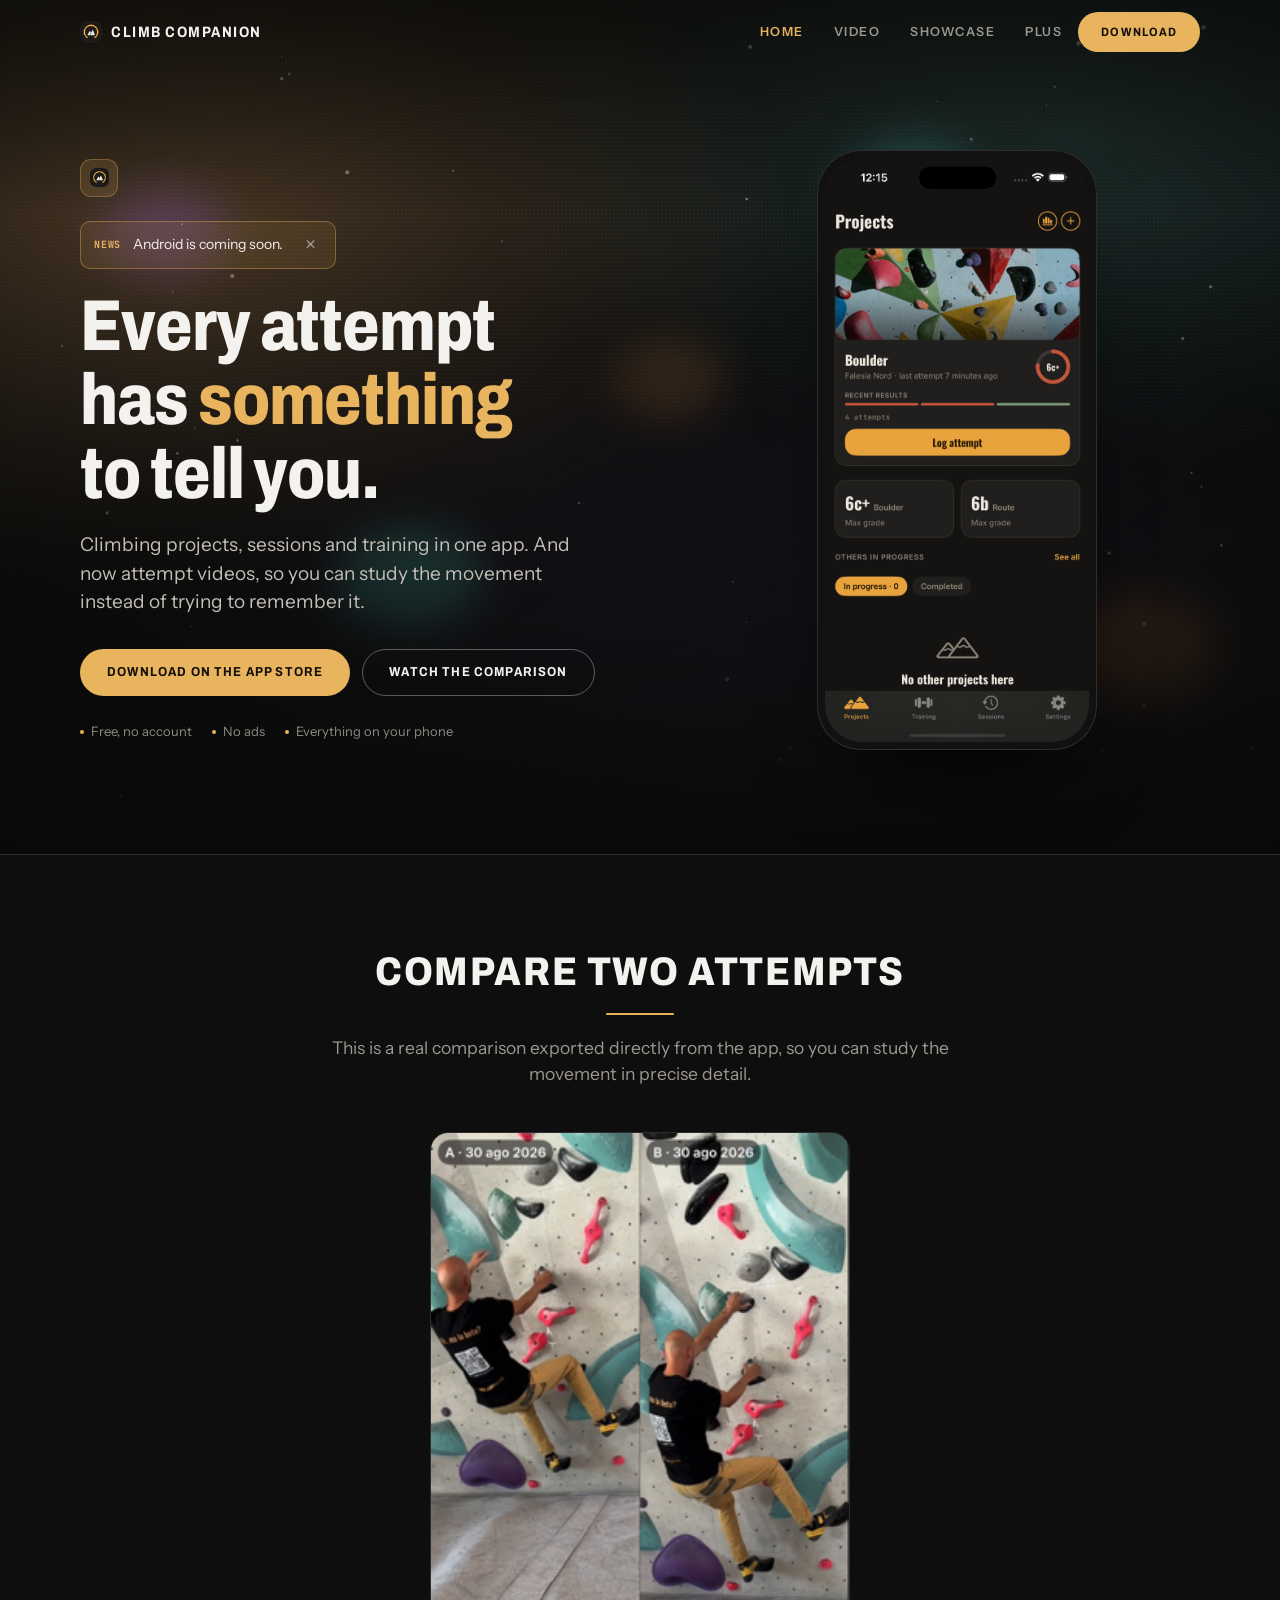
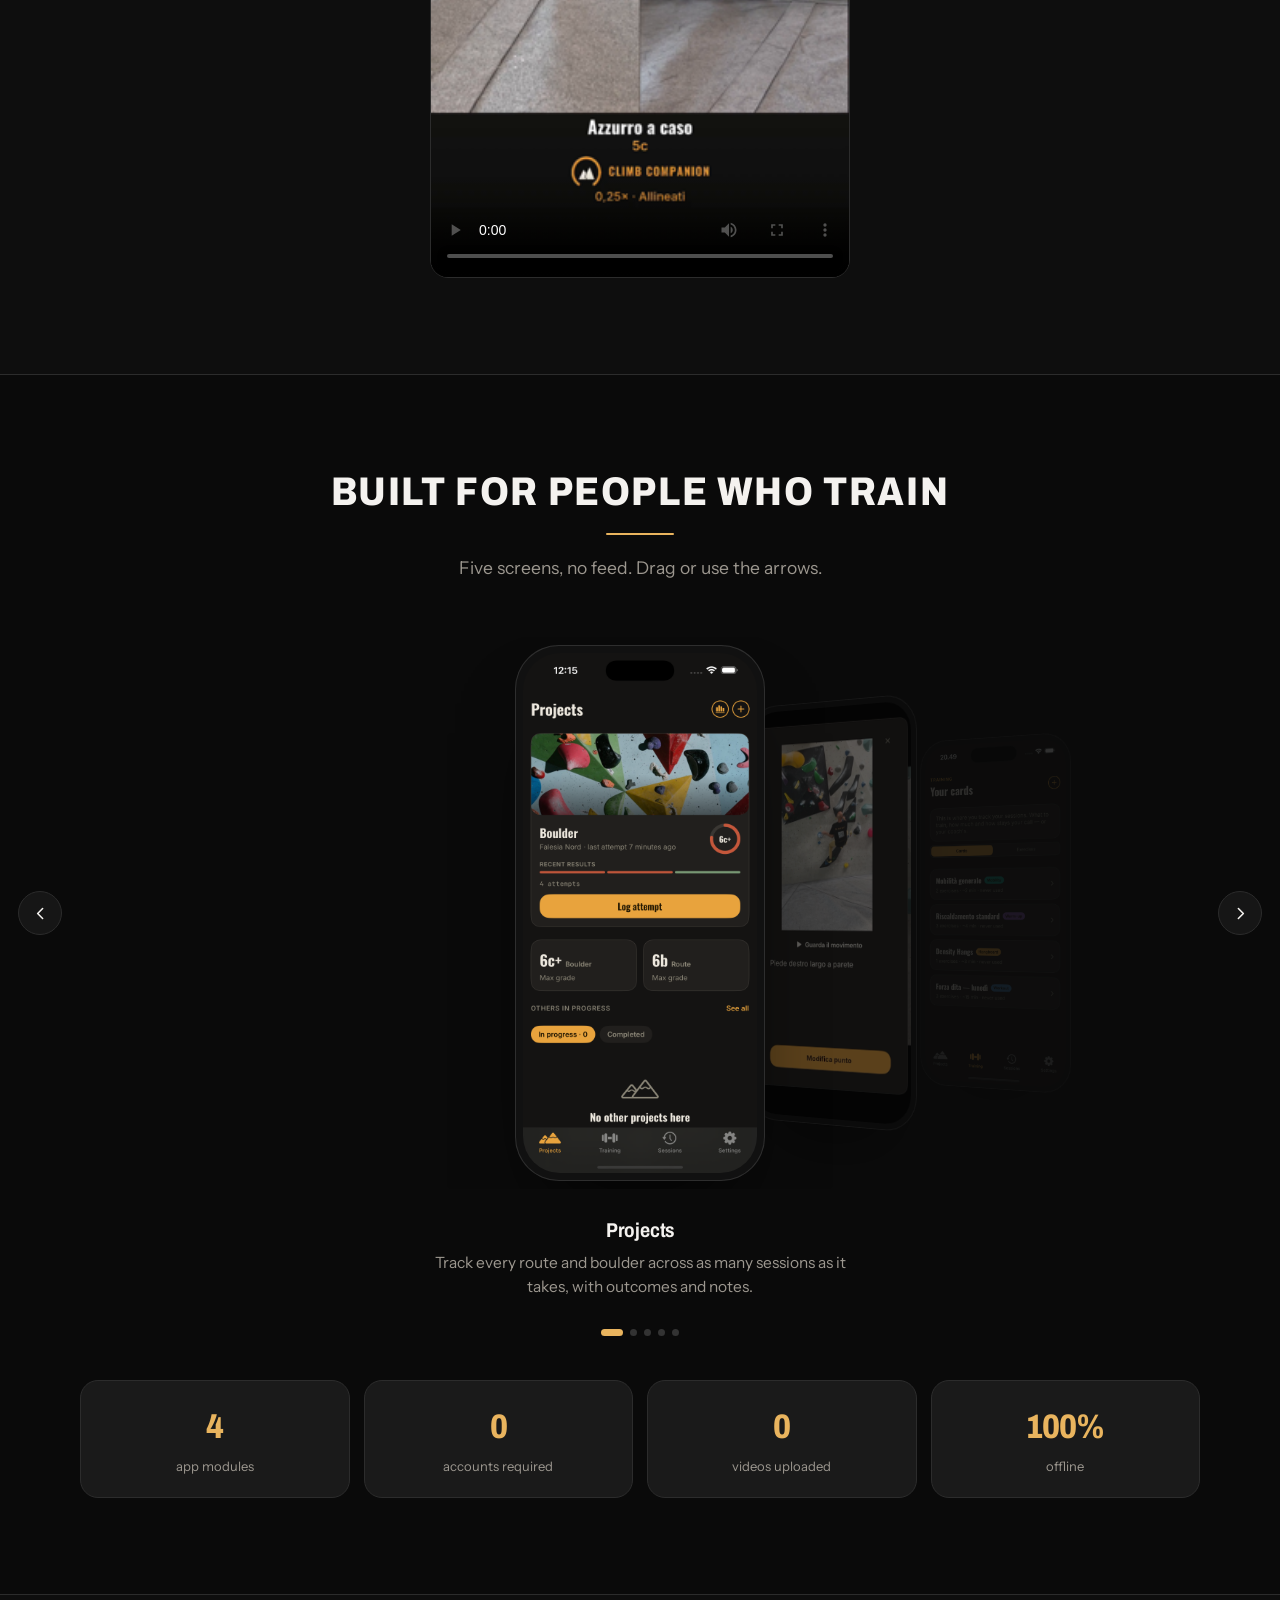
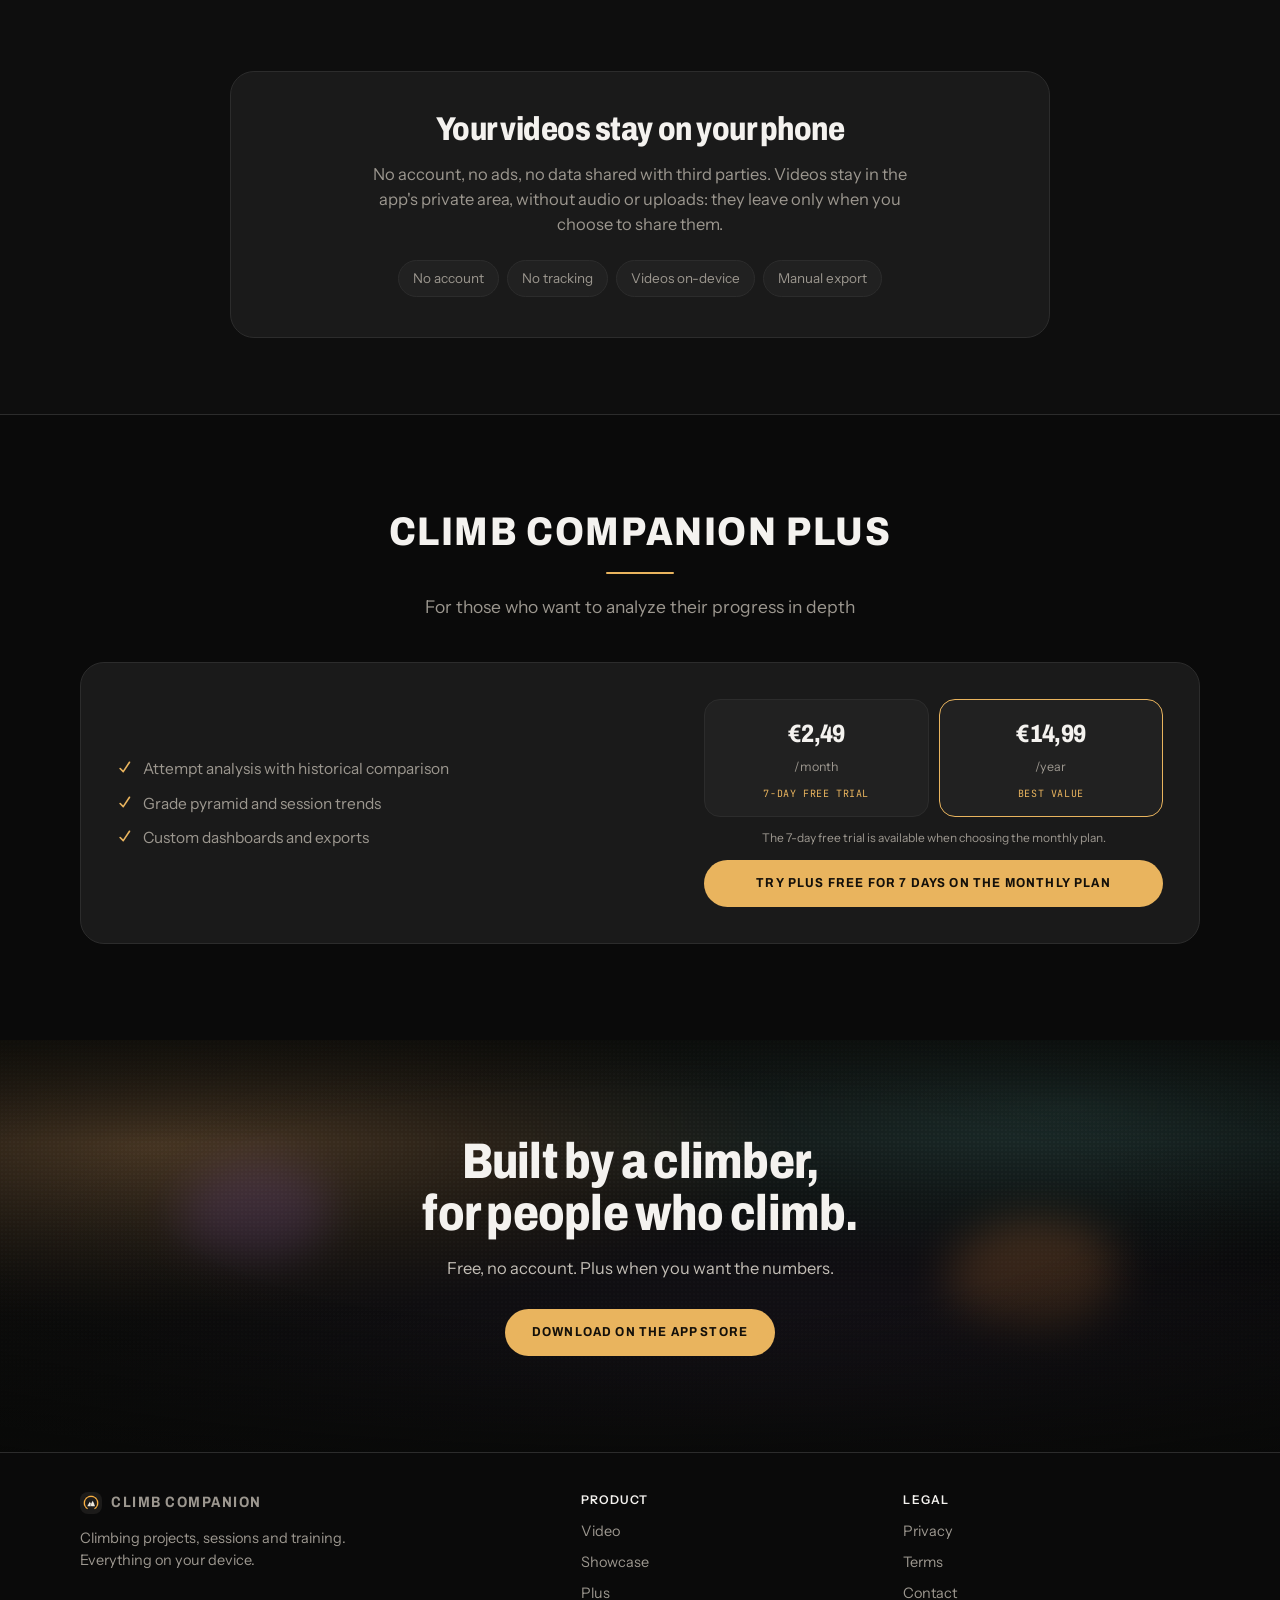
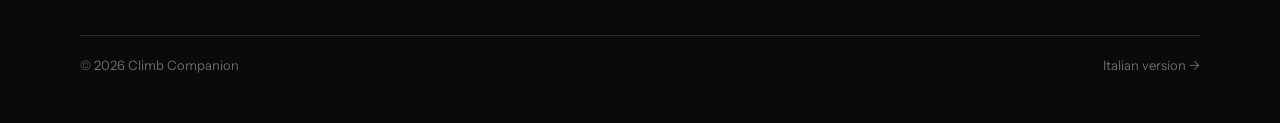
==== commit 77c9afe8: "Add Android availability announcement" ====
--- a/index-en.html
+++ b/index-en.html
@@ -212,6 +212,47 @@
       max-width: 40ch;
       margin-top: 20px;
     }
+    .android-notice {
+      display: flex;
+      align-items: center;
+      gap: 12px;
+      width: fit-content;
+      max-width: 100%;
+      margin-bottom: 20px;
+      padding: 8px 10px 8px 13px;
+      border: 1px solid rgba(233,180,94,.38);
+      border-radius: 10px;
+      background: rgba(233,180,94,.1);
+      color: var(--ink);
+      font-size: 14px;
+    }
+    .android-notice[hidden] { display: none; }
+    .android-notice-label {
+      color: var(--amber);
+      font-family: "JetBrains Mono", monospace;
+      font-size: 10px;
+      font-weight: 700;
+      letter-spacing: .08em;
+      text-transform: uppercase;
+      white-space: nowrap;
+    }
+    .android-notice p { margin: 0; }
+    .android-notice-close {
+      display: grid;
+      place-items: center;
+      flex: none;
+      width: 30px;
+      height: 30px;
+      border: 0;
+      border-radius: 7px;
+      background: transparent;
+      color: var(--muted);
+      font: inherit;
+      font-size: 21px;
+      line-height: 1;
+      cursor: pointer;
+    }
+    .android-notice-close:hover { background: rgba(255,255,255,.08); color: var(--ink); }
     .cta { display: flex; flex-wrap: wrap; gap: 12px; margin-top: 32px; }
     .trust {
       display: flex;
@@ -820,6 +861,11 @@
           <span class="badge">
             <img src="./favicon-32.png" alt="Climb Companion" style="width:19px;height:19px;border-radius:6px;display:block;">
           </span>
+          <aside class="android-notice" id="androidNotice" role="status">
+            <span class="android-notice-label">News</span>
+            <p>Android is coming soon.</p>
+            <button class="android-notice-close" id="androidNoticeClose" type="button" aria-label="Close Android announcement">&times;</button>
+          </aside>
           <h1>Every attempt<br>has <span>something</span><br>to tell you.</h1>
           <p class="lead">Climbing projects, sessions and training in one app. And now attempt videos, so you can study the movement instead of trying to remember it.</p>
           <div class="cta">
@@ -1034,6 +1080,11 @@
       window.addEventListener('scroll', onScroll, {passive: true});
       onScroll();
 
+      var androidNotice = document.getElementById('androidNotice');
+      document.getElementById('androidNoticeClose').addEventListener('click', function () {
+        androidNotice.hidden = true;
+      });
+
       var modal = document.getElementById('contactModal');
       var form = document.getElementById('contactForm');
       var status = document.getElementById('contactFormStatus');
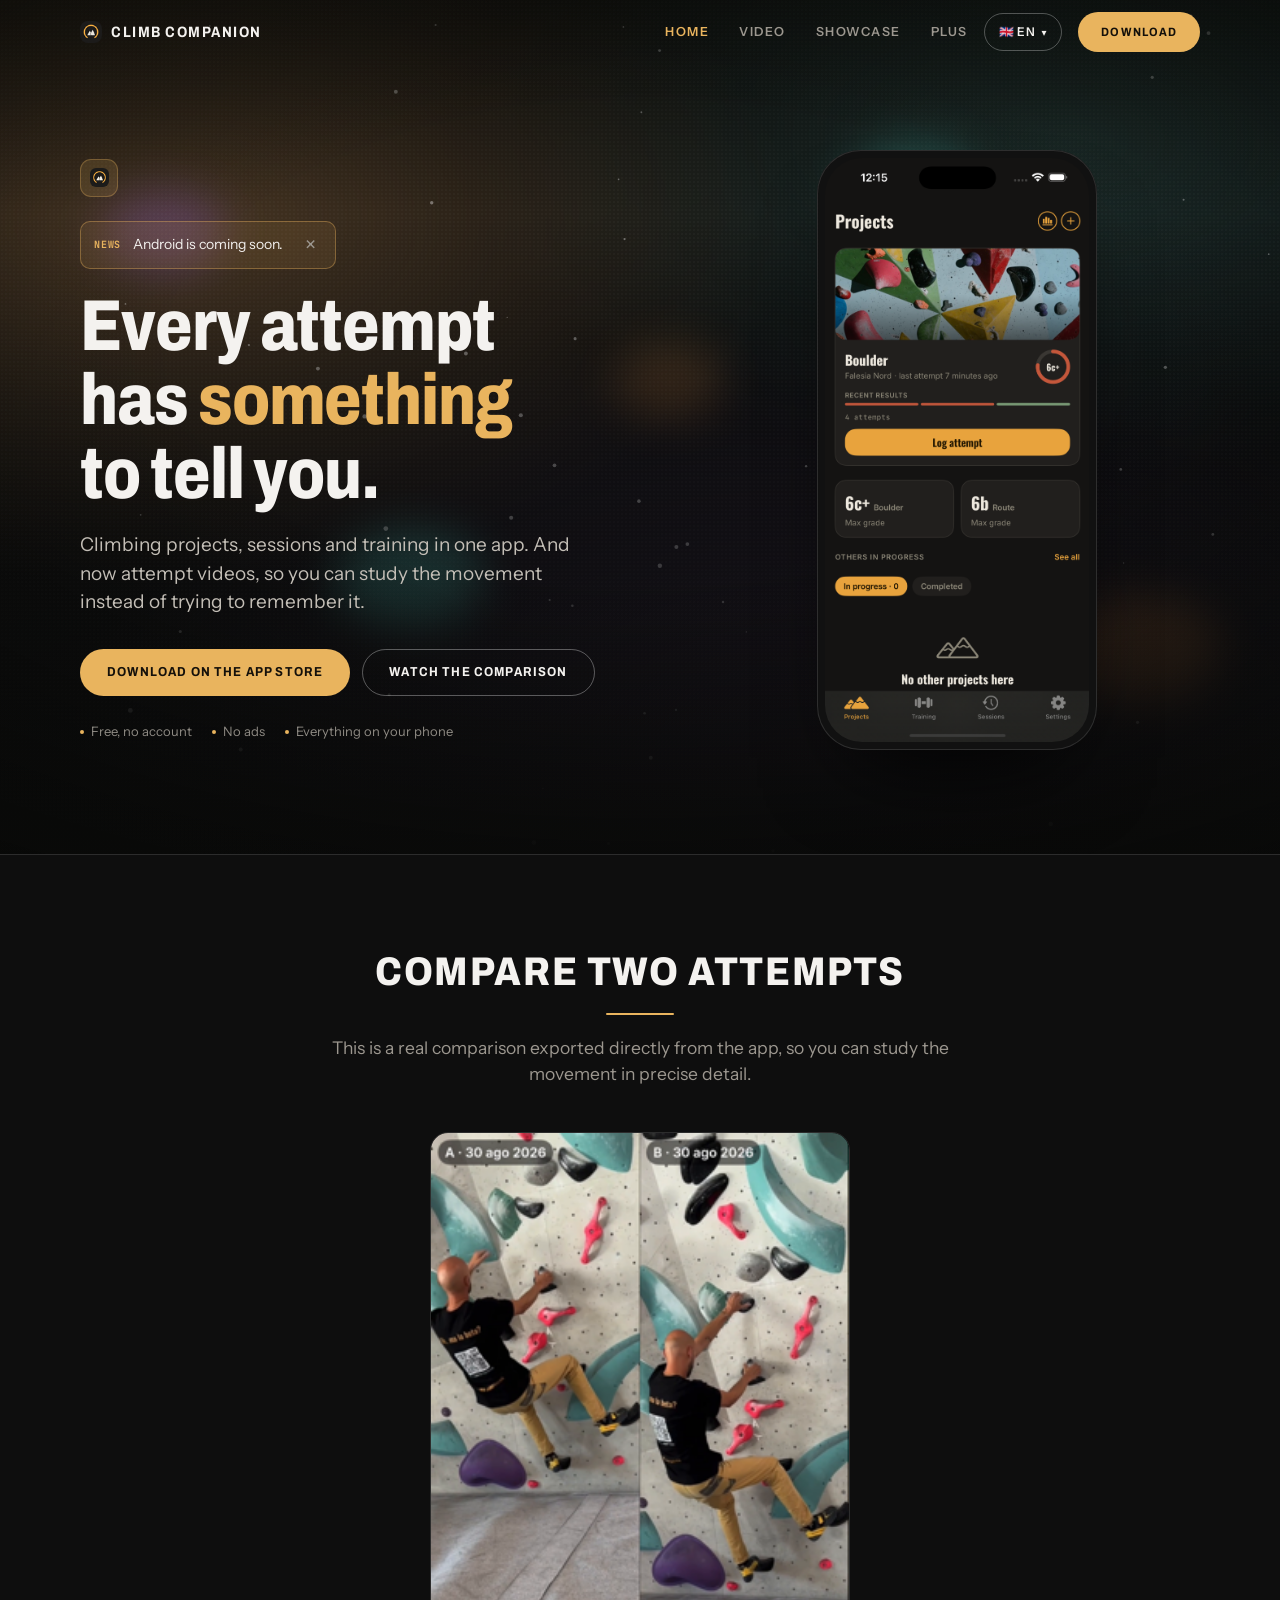
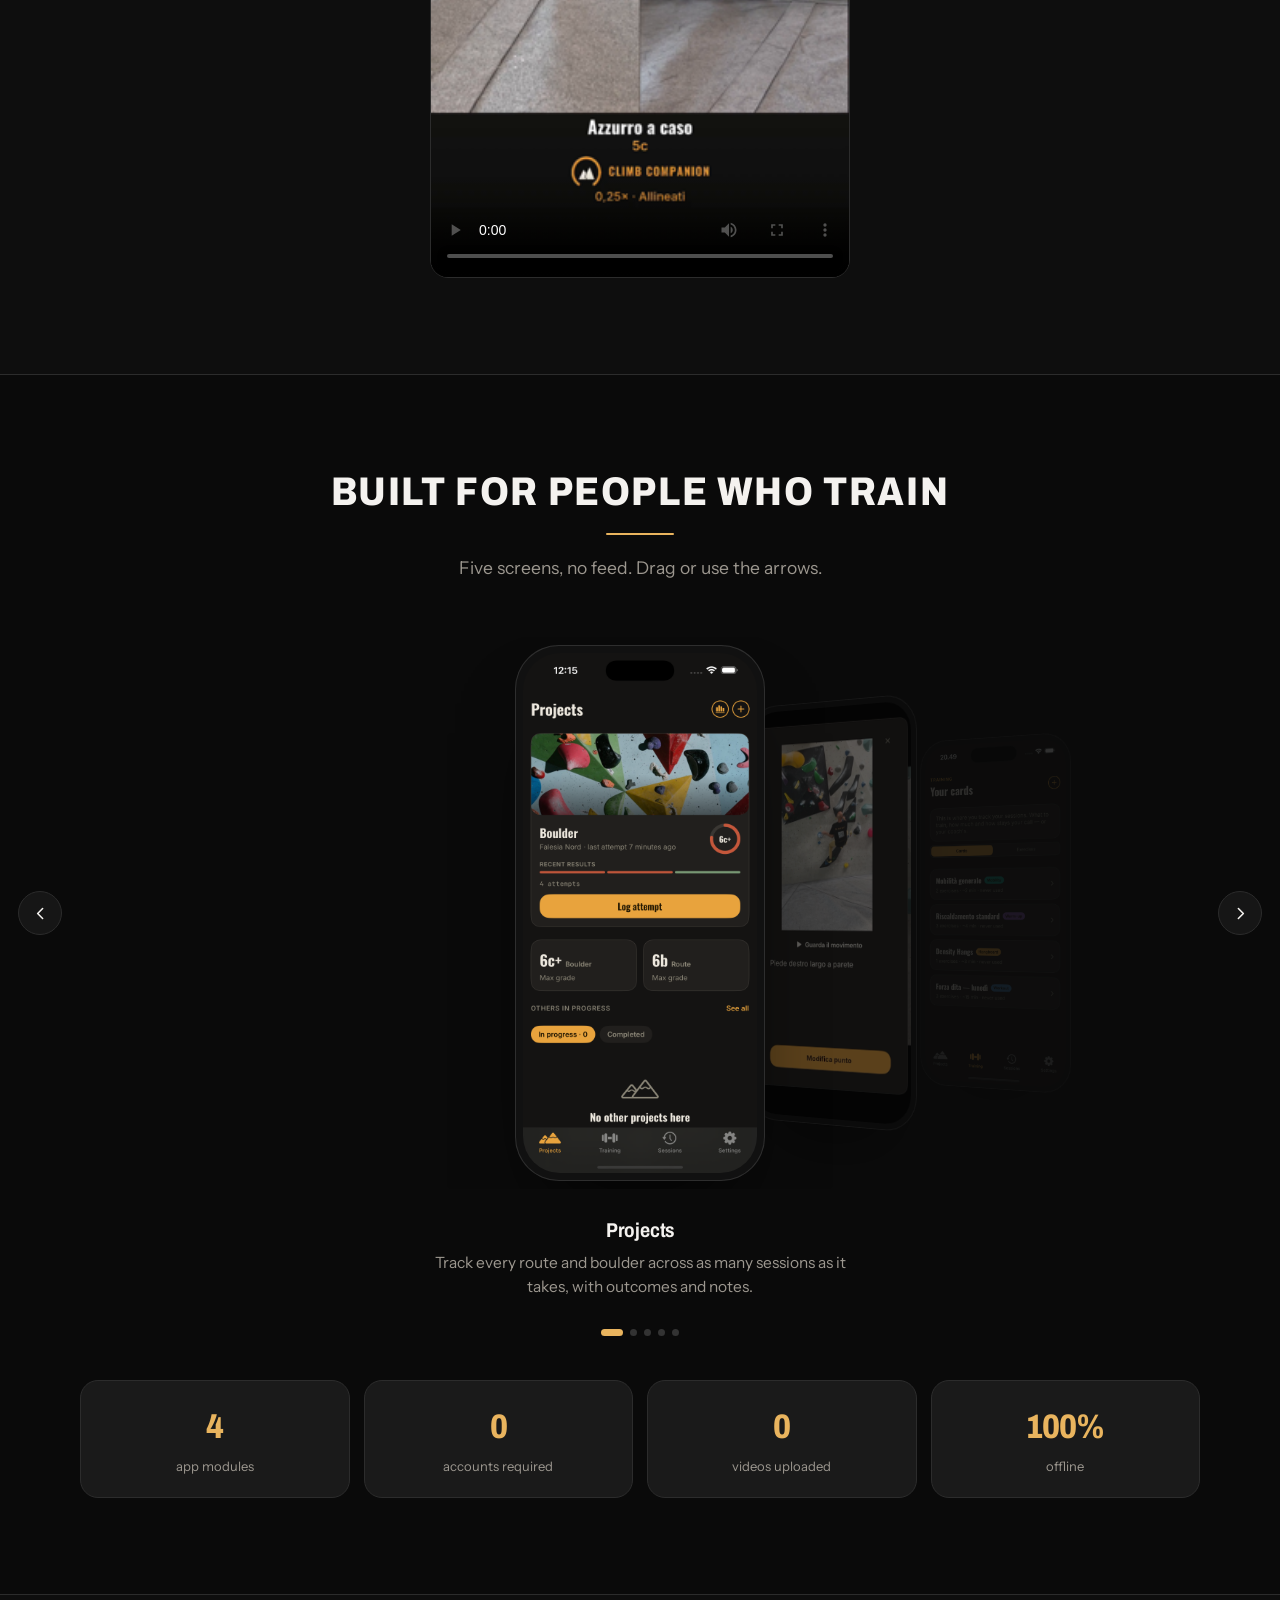
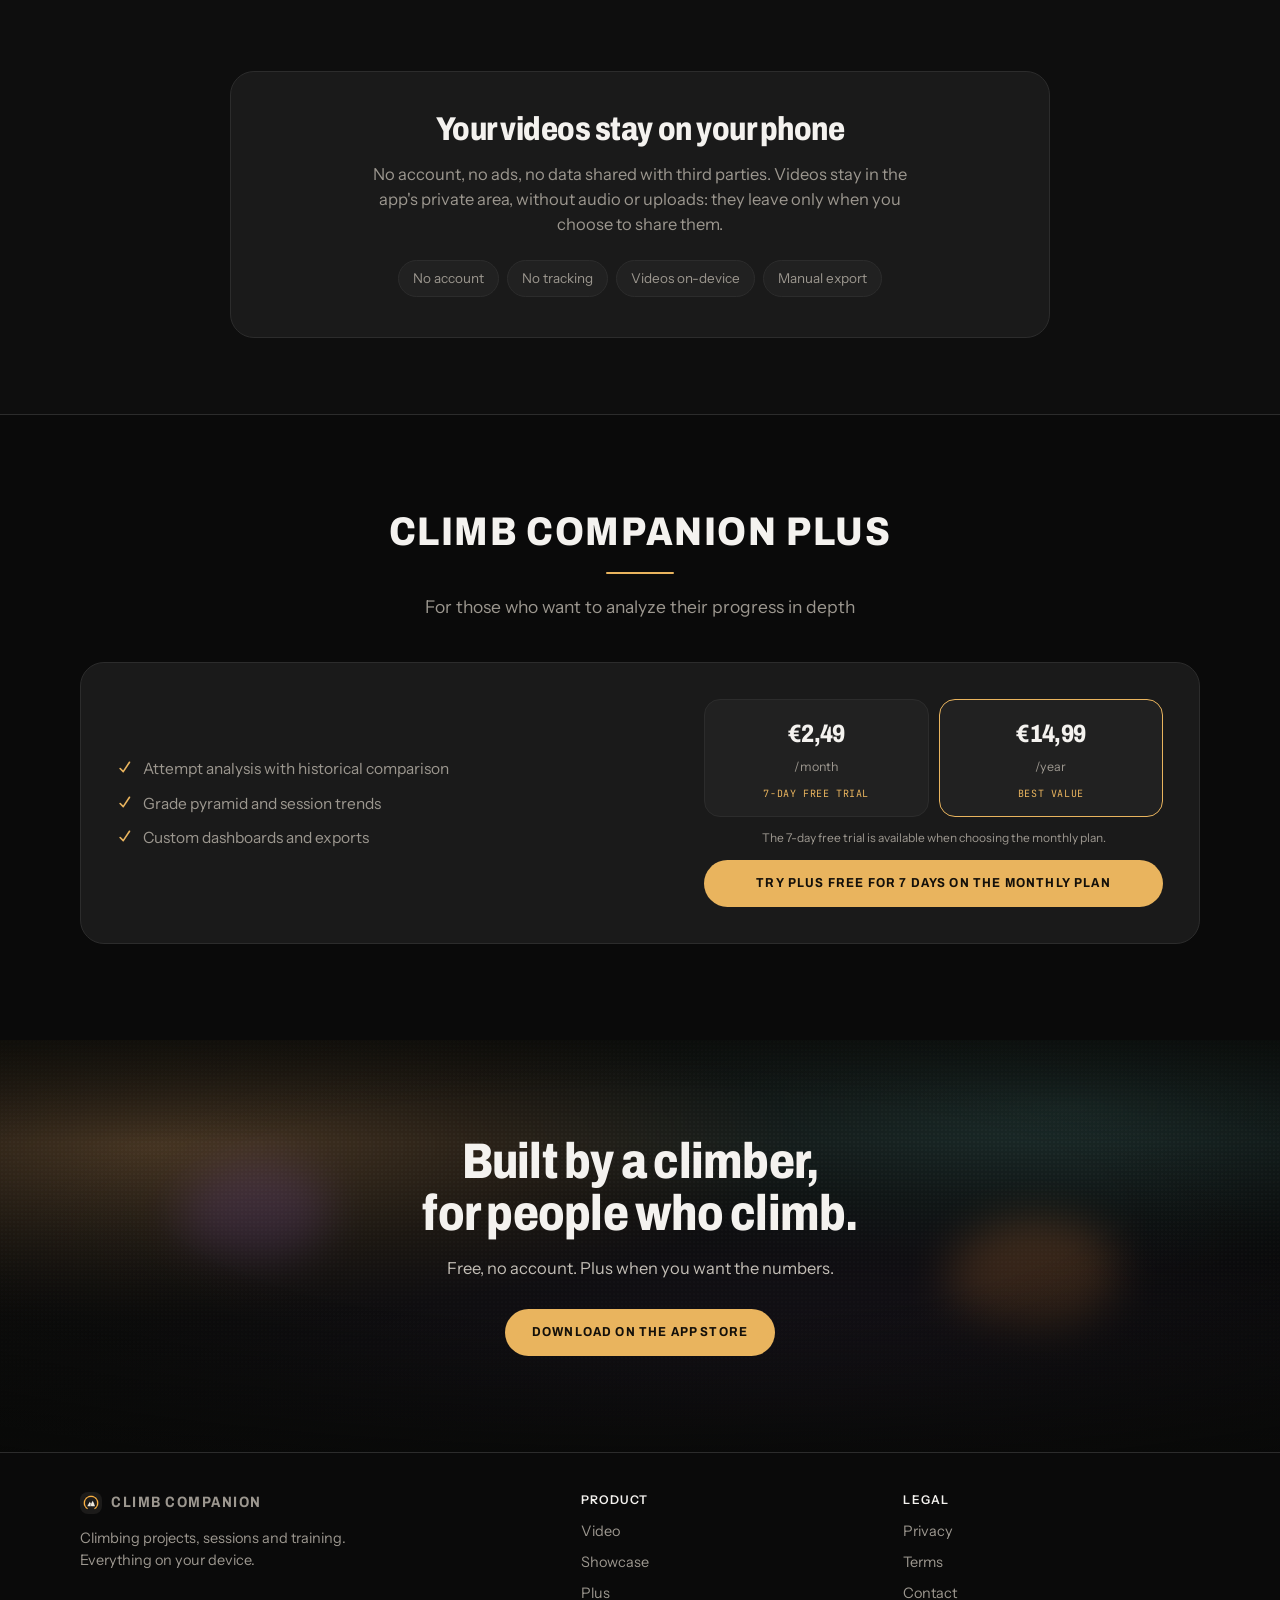
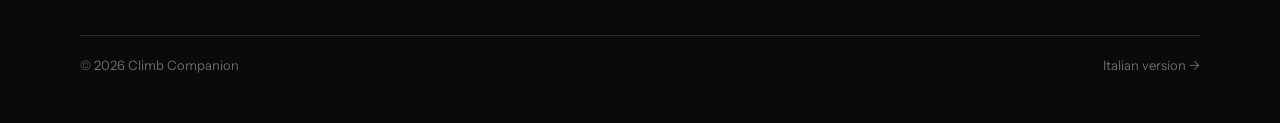
==== commit a1222b1b: "Move language switcher to the header as a flag dropdown Co-Authored-By: Claude Sonnet 5.5 <noreply@a" ====
--- a/index-en.html
+++ b/index-en.html
@@ -135,6 +135,15 @@
     .btn-out:hover { background: rgba(255,255,255,.07); filter: none; }
     .nav .btn { padding: 10px 22px; font-size: 12px; }
 
+    .lang { position: relative; font-size: 12px; font-weight: 600; letter-spacing: .06em; }
+    .lang summary { list-style: none; cursor: pointer; padding: 9px 14px; border: 1px solid rgba(255,255,255,.28); border-radius: 999px; color: var(--ink); white-space: nowrap; user-select: none; }
+    .lang summary::-webkit-details-marker { display: none; }
+    .lang summary::after { content: "▾"; margin-left: 6px; font-size: 10px; }
+    .lang-menu { position: absolute; right: 0; top: calc(100% + 8px); min-width: 150px; background: var(--card); border: 1px solid var(--line); border-radius: 12px; padding: 6px; box-shadow: 0 12px 32px rgba(0,0,0,.5); z-index: 80; }
+    .lang-menu a { display: block; padding: 9px 12px; border-radius: 8px; color: var(--ink); text-decoration: none; letter-spacing: 0; font-size: 14px; font-weight: 500; }
+    .lang-menu a:hover { background: var(--card-2); }
+    .lang-menu a.on { color: var(--amber); }
+
     .hero {
       position: relative;
       overflow: hidden;
@@ -838,6 +847,7 @@
         <a href="#showcase">Showcase</a>
         <a href="#plus">Plus</a>
       </div>
+      <details class="lang"><summary aria-label="Lingua / Language">🇬🇧 <span>EN</span></summary><div class="lang-menu"><a href="./index.html" hreflang="it">🇮🇹 Italiano</a><a href="./index-en.html" hreflang="en" class="on">🇬🇧 English</a></div></details>
       <a class="btn" href="https://apps.apple.com/it/app/climb-companion/id6793981358">Download</a>
     </div>
   </header>
@@ -1254,5 +1264,9 @@
       setTimeout(function(){ rvs.forEach(function(el){ el.classList.add('in'); }); }, 1800);
     })();
   </script>
+<script>
+document.addEventListener('click',function(e){document.querySelectorAll('details.lang[open]').forEach(function(d){if(!d.contains(e.target))d.removeAttribute('open');});});
+document.addEventListener('keydown',function(e){if(e.key==='Escape')document.querySelectorAll('details.lang[open]').forEach(function(d){d.removeAttribute('open');});});
+</script>
 </body>
 </html>
